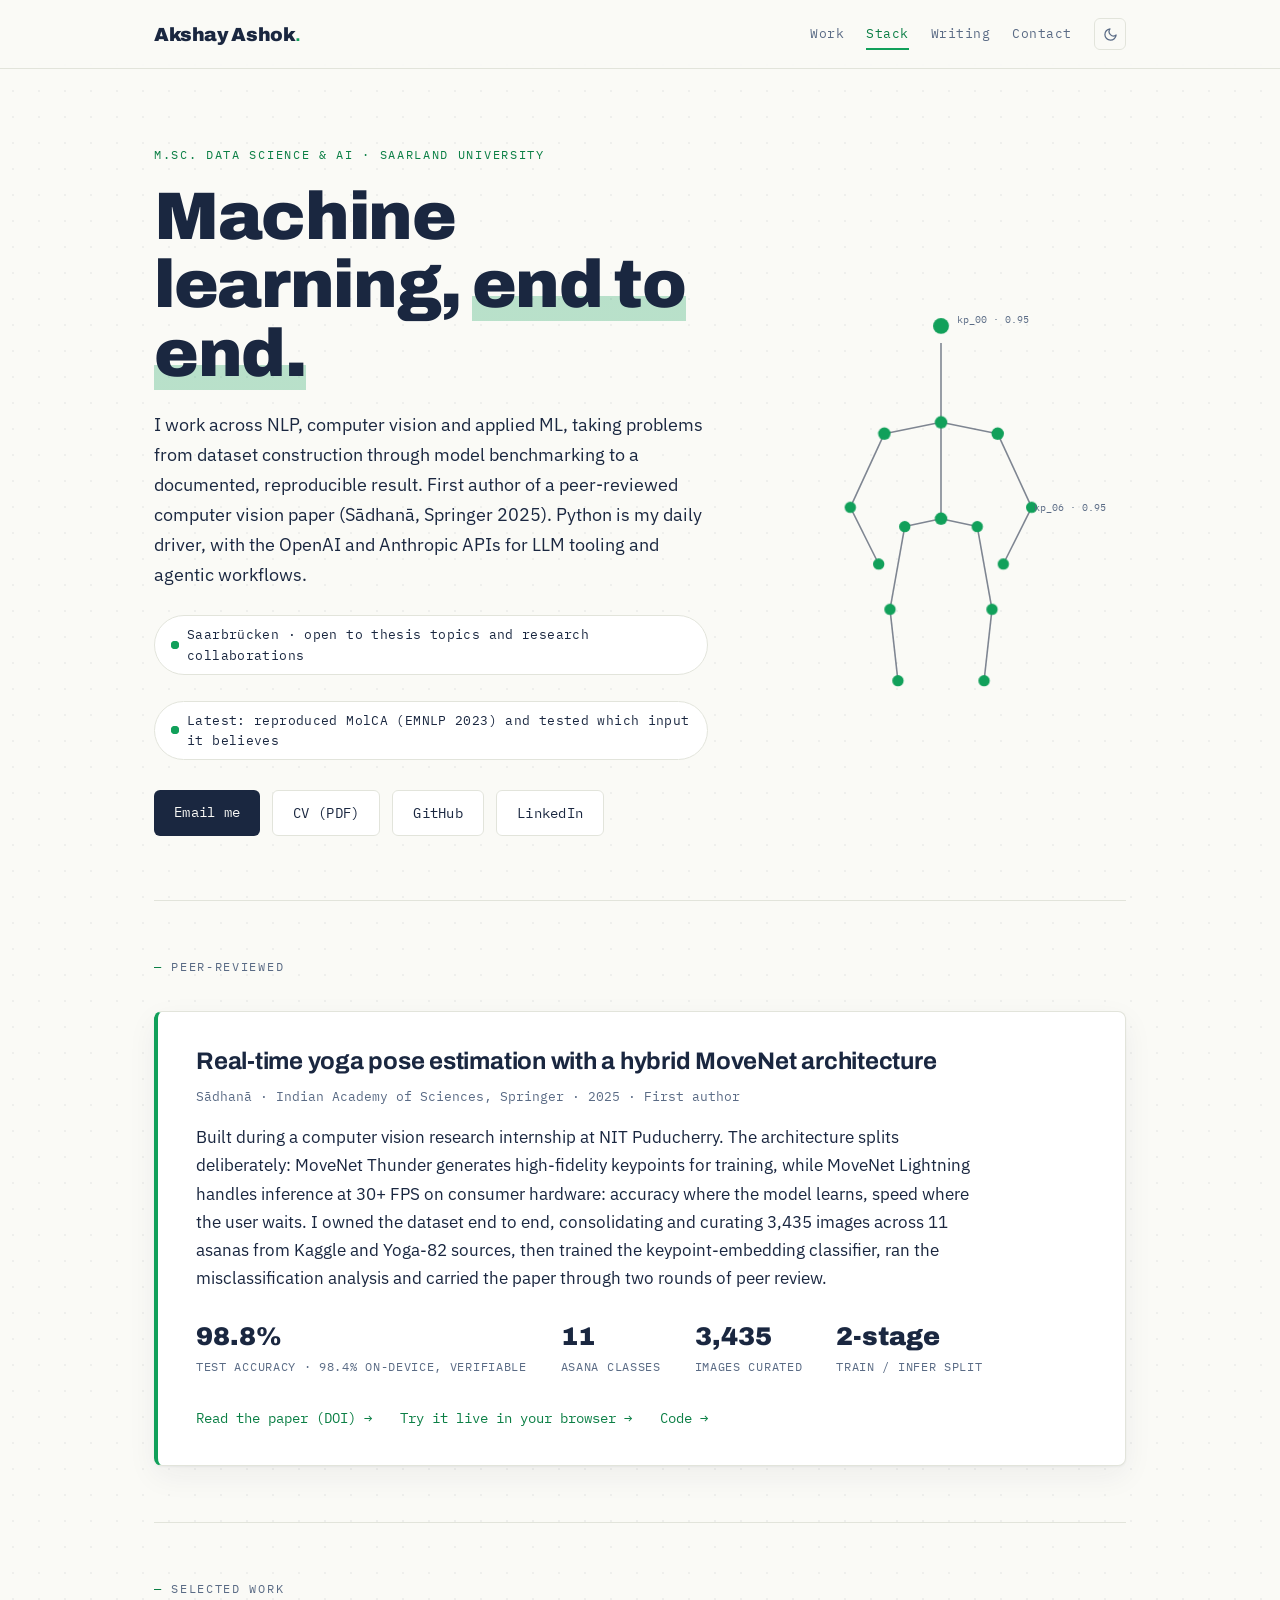
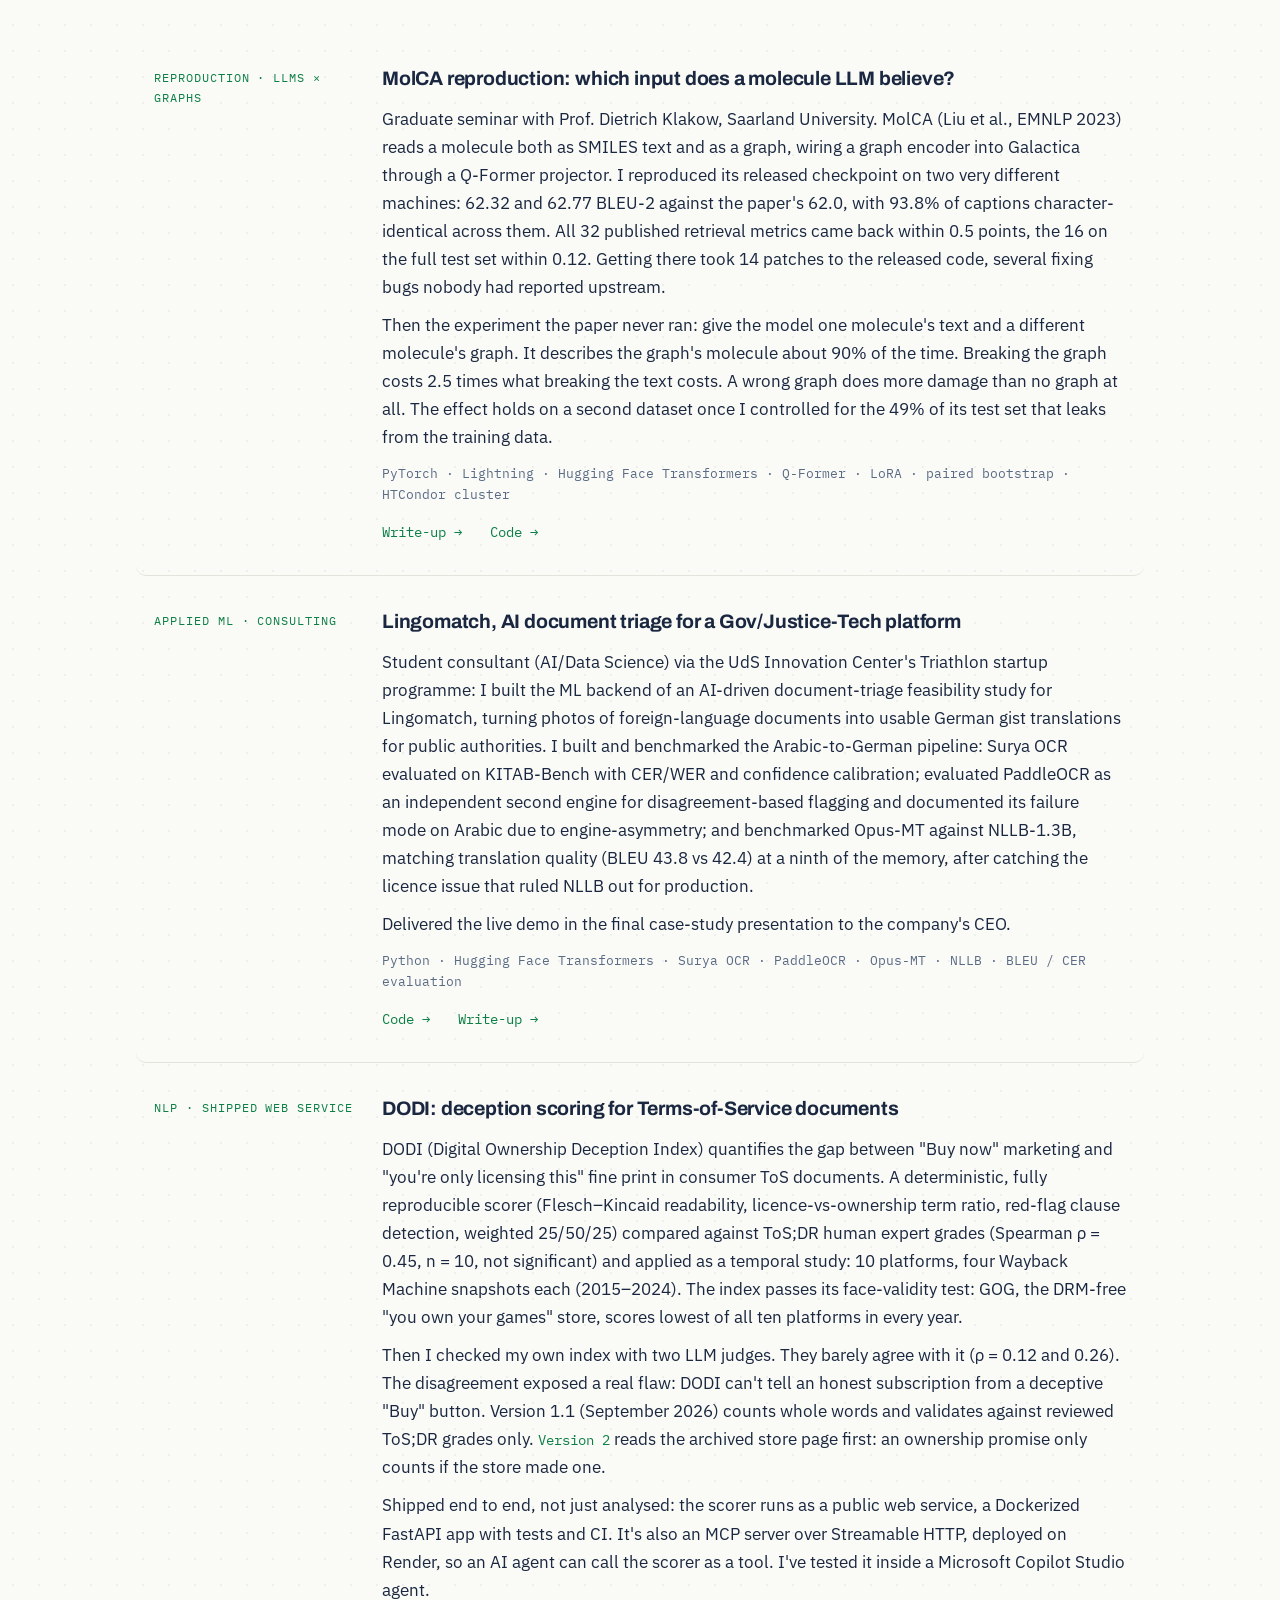
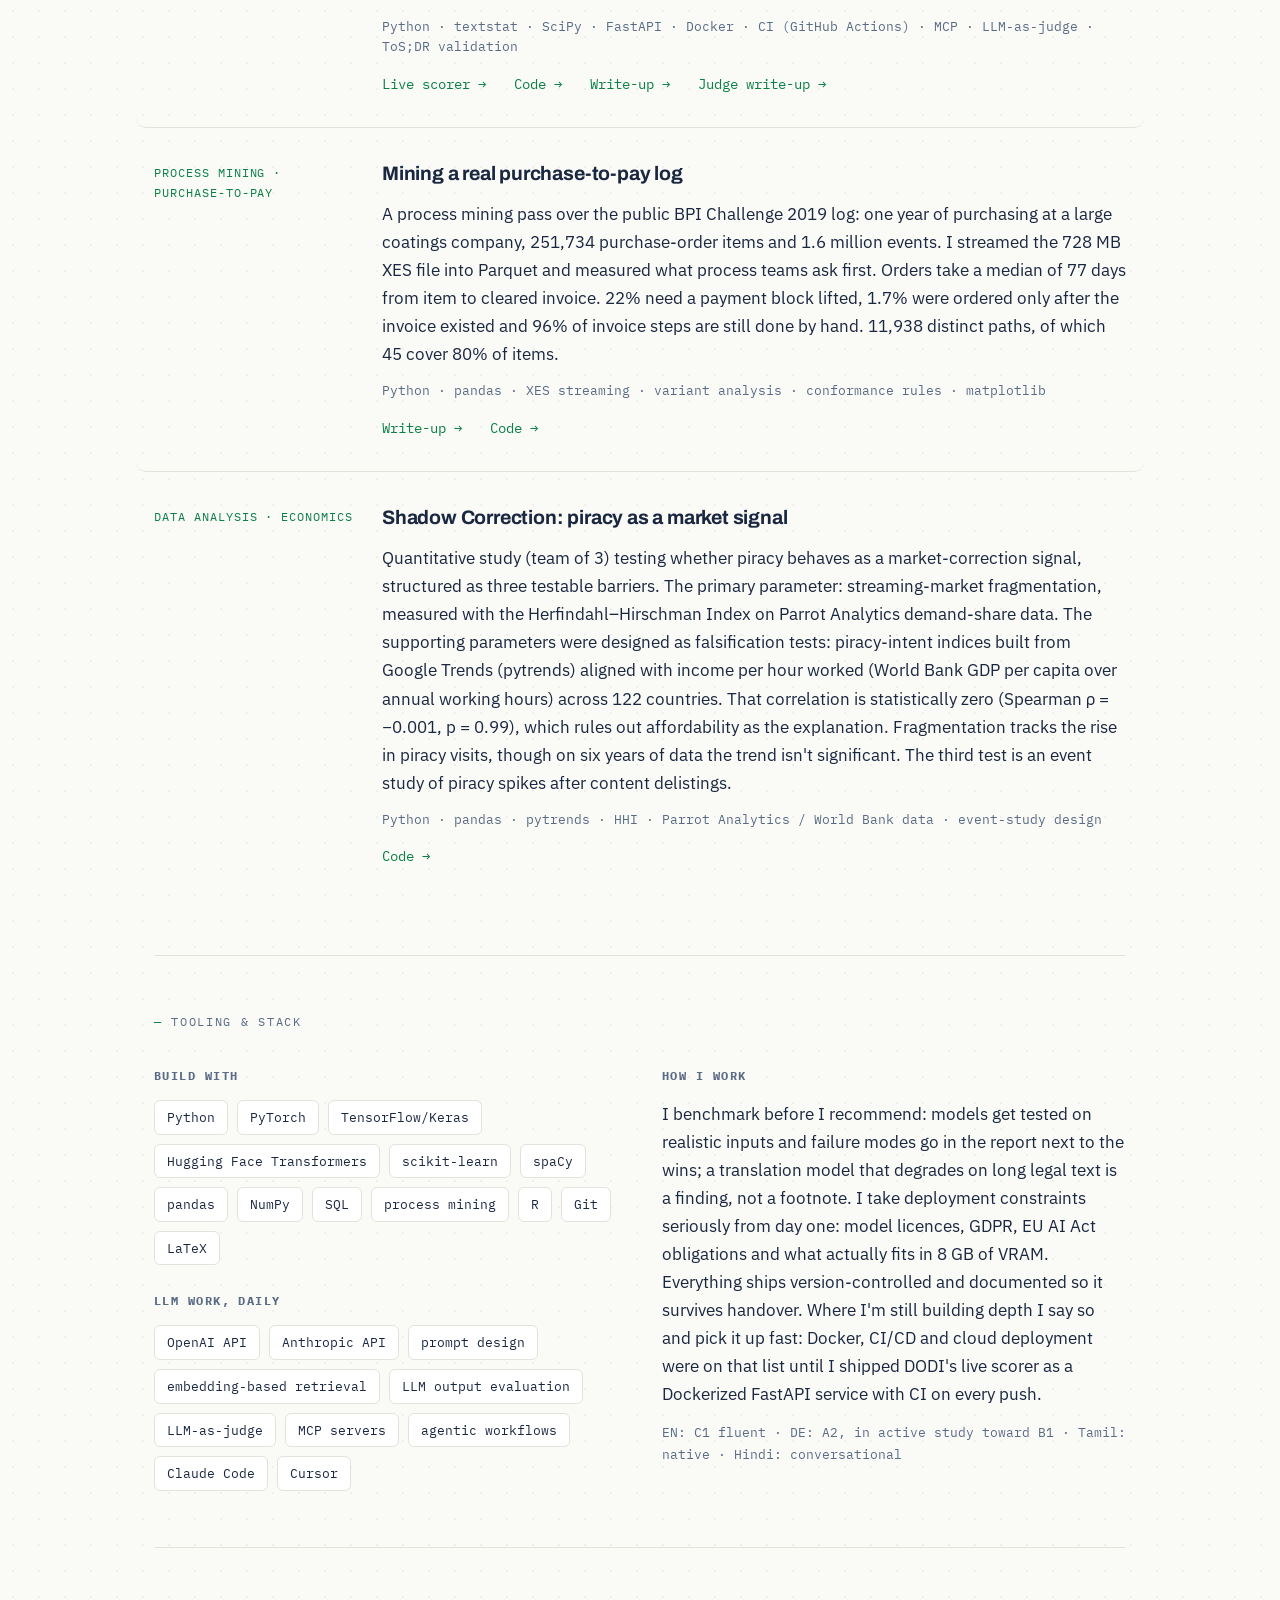
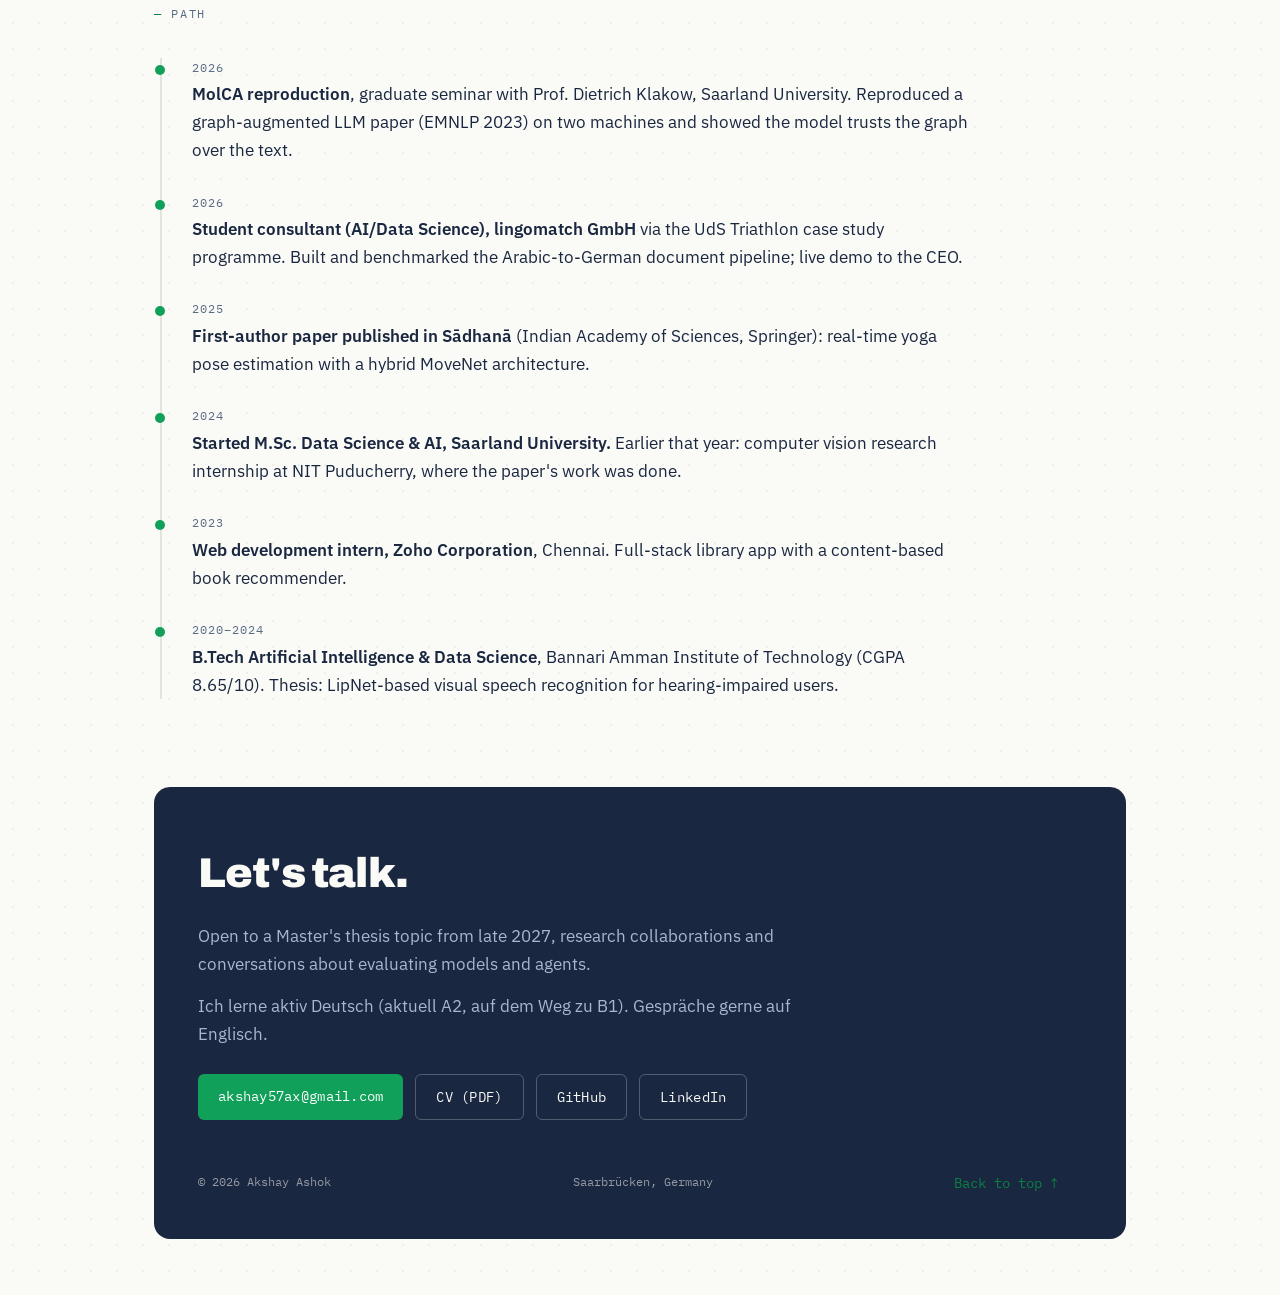
==== index.html @ 84cc53a7 "Add DODI v2 and purchase-to-pay posts, CV with links, version-update wording" ====
<!DOCTYPE html>
<html lang="en">
<head>
<meta charset="UTF-8">
<meta name="viewport" content="width=device-width, initial-scale=1.0">
<title>Akshay Ashok · ML & Applied AI</title>
<meta name="description" content="Akshay Ashok, Data Science & AI Master's student at Saarland University. Reproduces papers, benchmarks models and checks whether their numbers hold up.">
<link rel="canonical" href="https://axwolf13.github.io/">
<link rel="icon" type="image/svg+xml" href="favicon.svg">
<meta name="theme-color" content="#FAFAF6">
<script>
(function(){
  var t = null;
  try{ t = localStorage.getItem('theme'); }catch(e){}
  if(t !== 'light' && t !== 'dark'){ t = matchMedia('(prefers-color-scheme: dark)').matches ? 'dark' : 'light'; }
  document.documentElement.setAttribute('data-theme', t);
  var meta = document.querySelector('meta[name="theme-color"]');
  if(meta && t === 'dark') meta.setAttribute('content', '#0F1626');
})();
</script>
<meta property="og:type" content="website">
<meta property="og:url" content="https://axwolf13.github.io/">
<meta property="og:title" content="Akshay Ashok · ML & Applied AI">
<meta property="og:description" content="Data Science & AI Master's student at Saarland University. Reproduces papers, benchmarks models and checks whether their numbers hold up.">
<meta property="og:image" content="https://axwolf13.github.io/og.png">
<meta property="og:image:width" content="1200">
<meta property="og:image:height" content="630">
<meta name="twitter:card" content="summary_large_image">
<script type="application/ld+json">
{"@context":"https://schema.org","@type":"Person","name":"Akshay Ashok","url":"https://axwolf13.github.io/","email":"mailto:akshay57ax@gmail.com","jobTitle":"Data Science & AI Master's student","affiliation":{"@type":"CollegeOrUniversity","name":"Saarland University"},"alumniOf":{"@type":"CollegeOrUniversity","name":"Bannari Amman Institute of Technology"},"address":{"@type":"PostalAddress","addressLocality":"Saarbrücken","addressCountry":"DE"},"knowsLanguage":["en","de","ta","hi"],"knowsAbout":["Machine Learning","Natural Language Processing","Computer Vision","Data Science"],"sameAs":["https://github.com/Axwolf13","https://linkedin.com/in/akshay-a-ax13"]}
</script>
<link rel="preconnect" href="https://fonts.googleapis.com">
<link rel="preconnect" href="https://fonts.gstatic.com" crossorigin>
<link href="https://fonts.googleapis.com/css2?family=Archivo:wght@500;700;900&family=IBM+Plex+Sans:wght@400;500;600&family=IBM+Plex+Mono:wght@400;500&display=swap" rel="stylesheet">
<link rel="stylesheet" href="style.css">
</head>
<body>

<a class="skip" href="#top">Skip to content</a>
<div id="progress" aria-hidden="true"></div>
<header>
  <div class="wrap hrow">
    <a class="logo" href="#top">Akshay Ashok<b>.</b></a>
    <nav aria-label="Main">
      <a href="#work">Work</a>
      <a href="#stack">Stack</a>
      <a href="writing/">Writing</a>
      <a href="#contact">Contact</a>
      <button class="theme-toggle" type="button" aria-label="Toggle dark mode">
        <svg class="moon" viewBox="0 0 24 24" fill="none" stroke="currentColor" stroke-width="2" stroke-linecap="round" stroke-linejoin="round" aria-hidden="true"><path d="M21 12.8A9 9 0 1 1 11.2 3a7 7 0 0 0 9.8 9.8z"/></svg>
        <svg class="sun" viewBox="0 0 24 24" fill="none" stroke="currentColor" stroke-width="2" stroke-linecap="round" stroke-linejoin="round" aria-hidden="true"><circle cx="12" cy="12" r="5"/><line x1="12" y1="1" x2="12" y2="3"/><line x1="12" y1="21" x2="12" y2="23"/><line x1="4.22" y1="4.22" x2="5.64" y2="5.64"/><line x1="18.36" y1="18.36" x2="19.78" y2="19.78"/><line x1="1" y1="12" x2="3" y2="12"/><line x1="21" y1="12" x2="23" y2="12"/><line x1="4.22" y1="19.78" x2="5.64" y2="18.36"/><line x1="18.36" y1="5.64" x2="19.78" y2="4.22"/></svg>
      </button>
    </nav>
  </div>
</header>
<div class="wrap">
  <main id="top">
    <div class="hero">
      <div>
        <div class="eyebrow">M.Sc. Data Science &amp; AI · Saarland University</div>
        <h1>Machine learning, <span class="hl">end to end.</span></h1>
        <p class="lede">I work across NLP, computer vision and applied ML, taking problems from dataset construction through model benchmarking to a documented, reproducible result. First author of a peer-reviewed computer vision paper (Sādhanā, Springer 2025). Python is my daily driver, with the OpenAI and Anthropic APIs for LLM tooling and agentic workflows.</p>
        <span class="badge"><span class="dot" aria-hidden="true"></span>Saarbrücken · open to thesis topics and research collaborations</span>
        <span class="badge"><span class="dot" aria-hidden="true"></span>Latest: reproduced MolCA (EMNLP 2023) and tested which input it believes</span>
        <div class="cta-row">
          <a class="btn btn-primary" href="mailto:akshay57ax@gmail.com">Email me</a>
          <a class="btn btn-ghost" href="Akshay_Ashok_CV.pdf" target="_blank" rel="noopener">CV (PDF)</a>
          <a class="btn btn-ghost" href="https://github.com/Axwolf13" target="_blank" rel="noopener">GitHub</a>
          <a class="btn btn-ghost" href="https://linkedin.com/in/akshay-a-ax13" target="_blank" rel="noopener">LinkedIn</a>
        </div>
      </div>

      <svg class="pose" viewBox="0 0 300 380" role="img" aria-label="Pose estimation skeleton with keypoints">
        <!-- limbs -->
        <line x1="150" y1="60"  x2="150" y2="130"/>
        <line x1="150" y1="130" x2="100" y2="140"/>
        <line x1="150" y1="130" x2="200" y2="140"/>
        <line x1="100" y1="140" x2="70"  y2="205"/>
        <line x1="200" y1="140" x2="230" y2="205"/>
        <line x1="70"  y1="205" x2="95"  y2="255"/>
        <line x1="230" y1="205" x2="205" y2="255"/>
        <line x1="150" y1="130" x2="150" y2="215"/>
        <line x1="150" y1="215" x2="118" y2="222"/>
        <line x1="150" y1="215" x2="182" y2="222"/>
        <line x1="118" y1="222" x2="105" y2="295"/>
        <line x1="182" y1="222" x2="195" y2="295"/>
        <line x1="105" y1="295" x2="112" y2="358"/>
        <line x1="195" y1="295" x2="188" y2="358"/>
        <!-- keypoints -->
        <circle cx="150" cy="45"  r="7"  style="animation-delay:.15s"/>
        <circle cx="150" cy="130" r="5.5" style="animation-delay:.3s"/>
        <circle cx="100" cy="140" r="5.5" style="animation-delay:.45s"/>
        <circle cx="200" cy="140" r="5.5" style="animation-delay:.45s"/>
        <circle cx="70"  cy="205" r="5"   style="animation-delay:.6s"/>
        <circle cx="230" cy="205" r="5"   style="animation-delay:.6s"/>
        <circle cx="95"  cy="255" r="5"   style="animation-delay:.75s"/>
        <circle cx="205" cy="255" r="5"   style="animation-delay:.75s"/>
        <circle cx="150" cy="215" r="5.5" style="animation-delay:.9s"/>
        <circle cx="118" cy="222" r="5"   style="animation-delay:1.05s"/>
        <circle cx="182" cy="222" r="5"   style="animation-delay:1.05s"/>
        <circle cx="105" cy="295" r="5"   style="animation-delay:1.2s"/>
        <circle cx="195" cy="295" r="5"   style="animation-delay:1.2s"/>
        <circle cx="112" cy="358" r="5"   style="animation-delay:1.35s"/>
        <circle cx="188" cy="358" r="5"   style="animation-delay:1.35s"/>
        <text class="kp-label" x="164" y="42">kp_00 · 0.98</text>
        <text class="kp-label" x="296" y="208" text-anchor="end">kp_06 · 0.94</text>
      </svg>
    </div>

    <section id="publication">
      <div class="sec-head"><b>—</b> Peer-reviewed</div>
      <div class="pub">
        <h2>Real-time yoga pose estimation with a hybrid MoveNet architecture</h2>
        <div class="venue">Sādhanā · Indian Academy of Sciences, Springer · 2025 · First author</div>
        <p>Built during a computer vision research internship at NIT Puducherry. The architecture splits deliberately: MoveNet Thunder generates high-fidelity keypoints for training, while MoveNet Lightning handles inference at 30+ FPS on consumer hardware: accuracy where the model learns, speed where the user waits. I owned the dataset end to end, consolidating and curating 3,435 images across 11 asanas from Kaggle and Yoga-82 sources, then trained the keypoint-embedding classifier, ran the misclassification analysis and carried the paper through two rounds of peer review.</p>
        <div class="stats">
          <div class="stat"><div class="n">98.8%</div><div class="l">test accuracy · 98.4% on-device, verifiable</div></div>
          <div class="stat"><div class="n">11</div><div class="l">asana classes</div></div>
          <div class="stat"><div class="n">3,435</div><div class="l">images curated</div></div>
          <div class="stat"><div class="n">2-stage</div><div class="l">train / infer split</div></div>
        </div>
        <div class="links">
          <a class="textlink" href="https://doi.org/10.1007/s12046-025-02788-w" target="_blank" rel="noopener">Read the paper (DOI) →</a>
          <a class="textlink" href="demo/">Try it live in your browser →</a>
          <a class="textlink" href="https://github.com/Axwolf13/pose-estimation-movenet" target="_blank" rel="noopener">Code →</a>
        </div>
      </div>
    </section>

    <section id="work">
      <div class="sec-head"><b>—</b> Selected work</div>

      <div class="proj">
        <div class="tag">Reproduction · LLMs × Graphs</div>
        <div>
          <h3>MolCA reproduction: which input does a molecule LLM believe?</h3>
          <p>Graduate seminar with Prof. Dietrich Klakow, Saarland University. MolCA (Liu et al., EMNLP 2023) reads a molecule both as SMILES text and as a graph, wiring a graph encoder into Galactica through a Q-Former projector. I reproduced its released checkpoint on two very different machines: 62.32 and 62.77 BLEU-2 against the paper's 62.0, with 93.8% of captions character-identical across them. All 32 published retrieval metrics came back within 0.5 points, the 16 on the full test set within 0.12. Getting there took 14 patches to the released code, several fixing bugs nobody had reported upstream.</p>
          <p>Then the experiment the paper never ran: give the model one molecule's text and a different molecule's graph. It describes the graph's molecule about 90% of the time. Breaking the graph costs 2.5 times what breaking the text costs. A wrong graph does more damage than no graph at all. The effect holds on a second dataset once I controlled for the 49% of its test set that leaks from the training data.</p>
          <div class="stack">PyTorch · Lightning · Hugging Face Transformers · Q-Former · LoRA · paired bootstrap · HTCondor cluster</div>
          <div class="links">
            <a class="textlink" href="writing/molca/">Write-up →</a>
            <a class="textlink" href="https://github.com/Axwolf13/molca-reproduction" target="_blank" rel="noopener">Code →</a>
          </div>
        </div>
      </div>

      <div class="proj">
        <div class="tag">Applied ML · Consulting</div>
        <div>
          <h3>Lingomatch, AI document triage for a Gov/Justice-Tech platform</h3>
          <p>Student consultant (AI/Data Science) via the UdS Innovation Center's Triathlon startup programme: I built the ML backend of an AI-driven document-triage feasibility study for Lingomatch, turning photos of foreign-language documents into usable German gist translations for public authorities. I built and benchmarked the Arabic-to-German pipeline: Surya OCR evaluated on KITAB-Bench with CER/WER and confidence calibration; evaluated PaddleOCR as an independent second engine for disagreement-based flagging and documented its failure mode on Arabic due to engine-asymmetry; and benchmarked Opus-MT against NLLB&#8209;1.3B, matching translation quality (BLEU 43.8 vs 42.4) at a ninth of the memory, after catching the licence issue that ruled NLLB out for production.</p>
          <p>Delivered the live demo in the final case-study presentation to the company's CEO.</p>
          <div class="stack">Python · Hugging Face Transformers · Surya OCR · PaddleOCR · Opus-MT · NLLB · BLEU / CER evaluation</div>
          <div class="links">
            <a class="textlink" href="https://github.com/Axwolf13/arabic-doc-triage-research" target="_blank" rel="noopener">Code →</a>
            <a class="textlink" href="writing/arabic-ocr-benchmarks/">Write-up →</a>
          </div>
        </div>
      </div>

      <div class="proj">
        <div class="tag">NLP · Shipped web service</div>
        <div>
          <h3>DODI: deception scoring for Terms-of-Service documents</h3>
          <p>DODI (Digital Ownership Deception Index) quantifies the gap between "Buy now" marketing and "you're only licensing this" fine print in consumer ToS documents. A deterministic, fully reproducible scorer (Flesch–Kincaid readability, licence-vs-ownership term ratio, red-flag clause detection, weighted 25/50/25) compared against ToS;DR human expert grades (Spearman ρ = 0.45, n = 10, not significant) and applied as a temporal study: 10 platforms, four Wayback Machine snapshots each (2015–2024). The index passes its face-validity test: GOG, the DRM-free "you own your games" store, scores lowest of all ten platforms in every year.</p>
          <p>Then I checked my own index with two LLM judges. They barely agree with it (ρ = 0.12 and 0.26). The disagreement exposed a real flaw: DODI can't tell an honest subscription from a deceptive "Buy" button. Version 1.1 (September 2026) counts whole words and validates against reviewed ToS;DR grades only. <a class="textlink" href="writing/dodi-v2/">Version 2</a> reads the archived store page first: an ownership promise only counts if the store made one.</p>
          <p>Shipped end to end, not just analysed: the scorer runs as a public web service, a Dockerized FastAPI app with tests and CI. It's also an MCP server over Streamable HTTP, deployed on Render, so an AI agent can call the scorer as a tool. I've tested it inside a Microsoft Copilot Studio agent.</p>
          <div class="stack">Python · textstat · SciPy · FastAPI · Docker · CI (GitHub Actions) · MCP · LLM-as-judge · ToS;DR validation</div>
          <div class="links">
            <a class="textlink" href="https://dodi-web.onrender.com/" target="_blank" rel="noopener">Live scorer →</a>
            <a class="textlink" href="https://github.com/Axwolf13/dodi-analysis" target="_blank" rel="noopener">Code →</a>
            <a class="textlink" href="writing/dodi/">Write-up →</a>
            <a class="textlink" href="writing/llm-judge/">Judge write-up →</a>
          </div>
        </div>
      </div>

      <div class="proj">
        <div class="tag">Process mining · Purchase-to-pay</div>
        <div>
          <h3>Mining a real purchase-to-pay log</h3>
          <p>A process mining pass over the public BPI Challenge 2019 log: one year of purchasing at a large coatings company, 251,734 purchase-order items and 1.6 million events. I streamed the 728&nbsp;MB XES file into Parquet and measured what process teams ask first. Orders take a median of 77 days from item to cleared invoice. 22% need a payment block lifted, 1.7% were ordered only after the invoice existed and 96% of invoice steps are still done by hand. 11,938 distinct paths, of which 45 cover 80% of items.</p>
          <div class="stack">Python · pandas · XES streaming · variant analysis · conformance rules · matplotlib</div>
          <div class="links">
            <a class="textlink" href="writing/purchase-to-pay/">Write-up →</a>
            <a class="textlink" href="https://github.com/Axwolf13/p2p-process-mining" target="_blank" rel="noopener">Code →</a>
          </div>
        </div>
      </div>

      <div class="proj">
        <div class="tag">Data analysis · Economics</div>
        <div>
          <h3>Shadow Correction: piracy as a market signal</h3>
          <p>Quantitative study (team of 3) testing whether piracy behaves as a market-correction signal, structured as three testable barriers. The primary parameter: streaming-market fragmentation, measured with the Herfindahl–Hirschman Index on Parrot Analytics demand-share data. The supporting parameters were designed as falsification tests: piracy-intent indices built from Google Trends (pytrends) aligned with income per hour worked (World Bank GDP per capita over annual working hours) across 122 countries. That correlation is statistically zero (Spearman ρ = −0.001, p = 0.99), which rules out affordability as the explanation. Fragmentation tracks the rise in piracy visits, though on six years of data the trend isn't significant. The third test is an event study of piracy spikes after content delistings.</p>
          <div class="stack">Python · pandas · pytrends · HHI · Parrot Analytics / World Bank data · event-study design</div>
          <div class="links">
            <a class="textlink" href="https://github.com/Axwolf13/Shadow-Correction-DaS-Project" target="_blank" rel="noopener">Code →</a>
          </div>
        </div>
      </div>
    </section>

    <section id="stack">
      <div class="sec-head"><b>—</b> Tooling &amp; stack</div>
      <div class="cols">
        <div>
          <h4>Build with</h4>
          <div class="pill-row">
            <span class="pill">Python</span><span class="pill">PyTorch</span><span class="pill">TensorFlow/Keras</span>
            <span class="pill">Hugging Face Transformers</span><span class="pill">scikit-learn</span><span class="pill">spaCy</span>
            <span class="pill">pandas</span><span class="pill">NumPy</span><span class="pill">SQL</span><span class="pill">process mining</span>
            <span class="pill">R</span><span class="pill">Git</span><span class="pill">LaTeX</span>
          </div>
          <h4 style="margin-top:26px">LLM work, daily</h4>
          <div class="pill-row">
            <span class="pill">OpenAI API</span><span class="pill">Anthropic API</span>
            <span class="pill">prompt design</span><span class="pill">embedding-based retrieval</span>
            <span class="pill">LLM output evaluation</span><span class="pill">LLM-as-judge</span><span class="pill">MCP servers</span><span class="pill">agentic workflows</span>
            <span class="pill">Claude Code</span><span class="pill">Cursor</span>
          </div>
        </div>
        <div>
          <h4>How I work</h4>
          <p>I benchmark before I recommend: models get tested on realistic inputs and failure modes go in the report next to the wins; a translation model that degrades on long legal text is a finding, not a footnote. I take deployment constraints seriously from day one: model licences, GDPR, EU AI Act obligations and what actually fits in 8&nbsp;GB of VRAM. Everything ships version-controlled and documented so it survives handover. Where I'm still building depth I say so and pick it up fast: Docker, CI/CD and cloud deployment were on that list until I shipped DODI's live scorer as a Dockerized FastAPI service with CI on every push.</p>
          <div class="lang">EN: C1 fluent · DE: A2, in active study toward B1 · Tamil: native · Hindi: conversational</div>
        </div>
      </div>
    </section>

    <section id="path">
      <div class="sec-head"><b>—</b> Path</div>
      <div class="tl">
        <div class="tl-item">
          <div class="tl-year">2026</div>
          <b>MolCA reproduction</b>, graduate seminar with Prof. Dietrich Klakow, Saarland University. Reproduced a graph-augmented LLM paper (EMNLP 2023) on two machines and showed the model trusts the graph over the text.
        </div>
        <div class="tl-item">
          <div class="tl-year">2026</div>
          <b>Student consultant (AI/Data Science), lingomatch GmbH</b> via the UdS Triathlon case study programme. Built and benchmarked the Arabic-to-German document pipeline; live demo to the CEO.
        </div>
        <div class="tl-item">
          <div class="tl-year">2025</div>
          <b>First-author paper published in Sādhanā</b> (Indian Academy of Sciences, Springer): real-time yoga pose estimation with a hybrid MoveNet architecture.
        </div>
        <div class="tl-item">
          <div class="tl-year">2024</div>
          <b>Started M.Sc. Data Science &amp; AI, Saarland University.</b> Earlier that year: computer vision research internship at NIT Puducherry, where the paper's work was done.
        </div>
        <div class="tl-item">
          <div class="tl-year">2023</div>
          <b>Web development intern, Zoho Corporation</b>, Chennai. Full-stack library app with a content-based book recommender.
        </div>
        <div class="tl-item">
          <div class="tl-year">2020–2024</div>
          <b>B.Tech Artificial Intelligence &amp; Data Science</b>, Bannari Amman Institute of Technology (CGPA 8.65/10). Thesis: LipNet-based visual speech recognition for hearing-impaired users.
        </div>
      </div>
    </section>
  </main>

  <footer id="contact">
    <h2>Let's talk.</h2>
    <p>Open to a Master's thesis topic from late 2027, research collaborations and conversations about evaluating models and agents.</p>
    <p lang="de">Ich lerne aktiv Deutsch (aktuell A2, auf dem Weg zu B1). Gespräche gerne auf Englisch.</p>
    <div class="foot-links">
      <a class="btn btn-primary" href="mailto:akshay57ax@gmail.com">akshay57ax@gmail.com</a>
      <a class="btn btn-ghost" href="Akshay_Ashok_CV.pdf" target="_blank" rel="noopener">CV (PDF)</a>
      <a class="btn btn-ghost" href="https://github.com/Axwolf13" target="_blank" rel="noopener">GitHub</a>
      <a class="btn btn-ghost" href="https://linkedin.com/in/akshay-a-ax13" target="_blank" rel="noopener">LinkedIn</a>
    </div>
    <div class="fineprint">
      <span>© 2026 Akshay Ashok</span>
      <span>Saarbrücken, Germany</span>
      <a class="textlink" href="#top">Back to top ↑</a>
    </div>
  </footer>
</div>

<script src="script.js"></script>
<script data-goatcounter="https://akshayashok.goatcounter.com/count" async src="//gc.zgo.at/count.js"></script>

</body>
</html>
---- style.css ----
:root{
  --paper:#FAFAF6;
  --ink:#1A2740;
  --muted:#5A6B85;
  --accent:#11A05A;
  --accent-ink:#0B7F45; /* accent for small text: 4.85:1 on paper, #11A05A is 3.24:1 */
  --hairline:#E2E4DB;
  --card:#FFFFFF;
}
html[data-theme="dark"]{
  --paper:#0F1626;
  --ink:#E8ECF4;
  --muted:#8FA0BD;
  --accent:#2BBF74;
  --accent-ink:#2BBF74;
  --hairline:#243049;
  --card:#161F33;
}
*{box-sizing:border-box;margin:0;padding:0}
html{scroll-behavior:smooth}
body{
  background:var(--paper);
  background-image:radial-gradient(rgba(26,39,64,.05) 1px,transparent 1px);
  background-size:26px 26px;
  color:var(--ink);
  font-family:'IBM Plex Sans',system-ui,sans-serif;
  font-size:17px;
  line-height:1.65;
  -webkit-font-smoothing:antialiased;
}
html[data-theme="dark"] body{background-image:radial-gradient(rgba(232,236,244,.05) 1px,transparent 1px)}
::selection{background:rgba(17,160,90,.22)}
.wrap{max-width:1020px;margin:0 auto;padding:0 24px}

/* header */
header{
  position:sticky;top:0;z-index:20;
  border-bottom:1px solid var(--hairline);
  background:rgba(250,250,246,.88);
  backdrop-filter:blur(10px);
  -webkit-backdrop-filter:blur(10px);
}
.hrow{
  display:flex;justify-content:space-between;align-items:center;
  padding-top:18px;padding-bottom:18px;
}
html[data-theme="dark"] header{background:rgba(15,22,38,.88)}
header.scrolled{box-shadow:0 6px 20px rgba(26,39,64,.08)}
.logo{
  font-family:'Archivo',sans-serif;font-weight:900;font-size:19px;
  letter-spacing:-.02em;line-height:1;
  color:var(--ink);text-decoration:none;
}
.logo b{color:var(--accent)}
#progress{position:fixed;top:0;left:0;height:2px;width:0;background:var(--accent);z-index:40}
.skip{
  position:absolute;left:-9999px;top:0;z-index:30;
  background:var(--ink);color:var(--paper);padding:10px 16px;
  font-family:'IBM Plex Mono',monospace;font-size:13px;text-decoration:none;
  border-radius:0 0 6px 0;
}
.skip:focus{left:0}
.sr-only{position:absolute;width:1px;height:1px;padding:0;margin:-1px;overflow:hidden;clip:rect(0,0,0,0);white-space:nowrap;border:0}
nav{display:flex;align-items:center}
nav a{
  font-family:'IBM Plex Mono',monospace;font-size:13px;color:var(--muted);
  text-decoration:none;margin-left:22px;letter-spacing:.04em;
  transition:color .15s ease;
  position:relative;
}
nav a::after{
  content:"";position:absolute;left:0;right:0;bottom:-5px;height:1.5px;
  background:var(--accent);transform:scaleX(0);transform-origin:left;
  transition:transform .2s ease;
}
nav a:hover::after,nav a.active::after{transform:scaleX(1)}
nav a:hover,nav a:focus-visible,nav a.active{color:var(--accent-ink)}
a:focus-visible{outline:2px solid var(--accent);outline-offset:3px;border-radius:2px}
.theme-toggle{
  margin-left:22px;width:32px;height:32px;
  display:inline-flex;align-items:center;justify-content:center;
  background:none;border:1px solid var(--hairline);border-radius:6px;
  color:var(--muted);cursor:pointer;
  transition:color .15s ease,border-color .15s ease;
}
.theme-toggle:hover,.theme-toggle:focus-visible{color:var(--accent);border-color:var(--accent)}
.theme-toggle svg{width:15px;height:15px;display:block}
.theme-toggle .sun{display:none}
html[data-theme="dark"] .theme-toggle .sun{display:block}
html[data-theme="dark"] .theme-toggle .moon{display:none}

/* hero */
.hero{
  display:grid;grid-template-columns:1.2fr .8fr;gap:48px;align-items:center;
  padding:76px 0 64px;
}
.eyebrow{
  font-family:'IBM Plex Mono',monospace;font-size:12px;letter-spacing:.14em;
  text-transform:uppercase;color:var(--accent-ink);margin-bottom:18px;
}
h1{
  font-family:'Archivo',sans-serif;font-weight:900;
  font-size:clamp(2.6rem,6vw,4.2rem);line-height:1.02;letter-spacing:-.02em;
}
h1 .hl{background:linear-gradient(transparent 66%,rgba(17,160,90,.28) 66%)}
.hero p.lede{
  margin-top:22px;font-size:1.13rem;max-width:34em;color:var(--ink);
}
.hero p.lede em{font-style:normal;border-bottom:2px solid var(--accent)}
.badge{
  display:inline-flex;align-items:center;gap:8px;margin-top:26px;
  font-family:'IBM Plex Mono',monospace;font-size:12.5px;letter-spacing:.03em;
  color:var(--ink);background:var(--card);border:1px solid var(--hairline);
  border-radius:999px;padding:8px 16px;
}
.badge .dot{width:8px;height:8px;border-radius:50%;background:var(--accent);flex:none;position:relative}
.cta-row{margin-top:30px;display:flex;flex-wrap:wrap;gap:12px}
.btn{
  font-family:'IBM Plex Mono',monospace;font-size:13.5px;text-decoration:none;
  padding:11px 20px;border-radius:6px;letter-spacing:.02em;
  transition:transform .15s ease,box-shadow .15s ease,background .15s ease,color .15s ease,border-color .15s ease;
}
.btn:hover{transform:translateY(-1px);box-shadow:0 4px 14px rgba(26,39,64,.14)}
.btn-primary{background:var(--ink);color:var(--paper)}
.btn-primary:hover{background:#243450}
html[data-theme="dark"] .btn-primary{background:var(--accent);color:#08101F}
html[data-theme="dark"] .btn-primary:hover{background:#25A765}
.btn-ghost{color:var(--ink);border:1px solid var(--hairline);background:var(--card)}
.btn-ghost:hover{border-color:var(--accent);color:var(--accent-ink)}

/* pose svg */
.pose{width:100%;max-width:340px;margin:0 auto;display:block}
.pose line{
  stroke:var(--ink);stroke-width:1.4;opacity:.55;
  stroke-dasharray:200;stroke-dashoffset:200;
  animation:draw 1.6s ease forwards;
}
.pose circle{
  fill:var(--accent);opacity:0;
  animation:pop .5s ease forwards;
  transform-box:fill-box;transform-origin:center;
  transition:transform .15s ease;
}
.pose circle:hover{transform:scale(1.6)}
.pose .kp-label{
  font-family:'IBM Plex Mono',monospace;font-size:8.5px;fill:var(--muted);
  opacity:0;animation:pop .5s ease 1.9s forwards;
}
@keyframes draw{to{stroke-dashoffset:0}}
@keyframes pop{to{opacity:1}}
@media (prefers-reduced-motion:reduce){
  .pose line{animation:none;stroke-dashoffset:0}
  .pose circle,.pose .kp-label{animation:none;opacity:1}
}
@media (prefers-reduced-motion:no-preference){
  .reveal{opacity:0;transform:translateY(16px);transition:opacity .55s ease,transform .55s ease}
  .reveal.in{opacity:1;transform:none}
  .hero .eyebrow,.hero h1,.hero .lede,.hero .badge,.hero .cta-row{
    opacity:0;transform:translateY(12px);animation:rise .6s ease forwards;
  }
  .hero h1{animation-delay:.08s}
  .hero .lede{animation-delay:.16s}
  .hero .badge{animation-delay:.24s}
  .hero .cta-row{animation-delay:.32s}
  .badge .dot::after{
    content:"";position:absolute;inset:0;border-radius:50%;
    background:var(--accent);animation:ping 2.4s ease-out infinite;
  }
  .pose{animation:float 7s ease-in-out 2.4s infinite}
}
@keyframes rise{to{opacity:1;transform:none}}
@keyframes ping{0%{transform:scale(1);opacity:.55}70%,100%{transform:scale(2.6);opacity:0}}
@keyframes float{0%,100%{transform:translateY(0)}50%{transform:translateY(-8px)}}

/* vision mode (press v) */
body.vision [data-cv]{
  outline:1.5px solid #FF3B30;outline-offset:3px;
  position:relative;
}
body.vision [data-cv]::after{
  content:attr(data-cv);
  position:absolute;top:-22px;left:-2px;z-index:6;
  background:#FF3B30;color:#fff;
  font-family:'IBM Plex Mono',monospace;font-size:9.5px;font-weight:500;
  line-height:1;padding:4px 7px;border-radius:3px;letter-spacing:.04em;
  white-space:nowrap;pointer-events:none;
}

/* sections */
section{padding:56px 0;border-top:1px solid var(--hairline);scroll-margin-top:76px}
.sec-head{
  font-family:'IBM Plex Mono',monospace;font-size:12px;letter-spacing:.14em;
  text-transform:uppercase;color:var(--muted);margin-bottom:34px;font-weight:400;
}
.sec-head b{color:var(--accent-ink);font-weight:500}

/* inner pages */
.page{padding:64px 0 12px}
.page h1{font-size:clamp(2rem,4.5vw,3rem)}
.page p.lede{margin-top:16px;font-size:1.08rem;color:var(--muted);max-width:40em}

/* article */
.article{max-width:46em;padding:56px 0 24px}
.article .meta{font-family:'IBM Plex Mono',monospace;font-size:12.5px;color:var(--muted);letter-spacing:.06em;margin-bottom:20px}
.article h1{font-size:clamp(1.9rem,4.5vw,2.7rem);line-height:1.12}
.article h2{font-family:'Archivo',sans-serif;font-weight:700;font-size:1.35rem;letter-spacing:-.01em;margin-top:44px}
.article p{margin-top:16px}
.article ul,.article ol{margin-top:14px;padding-left:26px}
.article li{margin-top:8px}
.article code{
  font-family:'IBM Plex Mono',monospace;font-size:.85em;
  background:var(--card);border:1px solid var(--hairline);
  border-radius:4px;padding:2px 6px;
}
.article pre{
  margin-top:18px;padding:14px 16px;overflow-x:auto;
  background:var(--card);border:1px solid var(--hairline);border-radius:8px;
  font-family:'IBM Plex Mono',monospace;font-size:.85rem;line-height:1.55;
}
.article pre code{border:0;padding:0;background:none;font-size:1em}
.article .tablewrap{overflow-x:auto;margin-top:18px}
.article .tablewrap table{margin-top:0}
.article td.num{font-variant-numeric:tabular-nums;white-space:nowrap}
.article figure{margin:32px 0 0}
.article figure img{width:100%;height:auto;border-radius:10px;display:block}
.article figcaption{font-size:.85rem;color:var(--muted);margin-top:10px}
.article table{border-collapse:collapse;margin-top:18px;width:100%;font-size:.93em}
.article th,.article td{border:1px solid var(--hairline);padding:8px 12px;text-align:left}
.article th{font-family:'IBM Plex Mono',monospace;font-size:11.5px;letter-spacing:.06em;text-transform:uppercase;color:var(--muted)}
.article .callout{
  background:var(--card);border:1px solid var(--hairline);border-left:4px solid var(--accent);
  border-radius:8px;padding:18px 22px;margin-top:22px;
}
.article .backlink{margin-top:44px}

/* charts (colors validated: light #11A05A/#838EA2 on paper, dark #24AC68/#63738E) */
:root{--chart-accent:#11A05A;--chart-muted:#838EA2;--chart-hover:rgba(26,39,64,.045)}
html[data-theme="dark"]{--chart-accent:#24AC68;--chart-muted:#63738E;--chart-hover:rgba(232,236,244,.05)}
.chart{margin-top:30px}
.chart-title{font-family:'Archivo',sans-serif;font-weight:700;font-size:1rem;line-height:1.3}
.chart-legend{display:flex;flex-wrap:wrap;gap:4px 18px;margin-top:6px;font-family:'IBM Plex Mono',monospace;font-size:12px;color:var(--muted)}
.chart-legend .key{display:inline-block;width:10px;height:10px;border-radius:2px;margin-right:7px;vertical-align:-1px}
.chart-legend .key.dot{border-radius:50%}
.key.accent{background:var(--chart-accent)}
.key.muted{background:var(--chart-muted)}
.chart-rows{margin-top:14px}
.chart-row{position:relative;display:grid;grid-template-columns:var(--label-w,12em) minmax(0,1fr);align-items:center;gap:14px;border-radius:6px;outline:none}
.chart-row:hover,.chart-row:focus-visible{background:var(--chart-hover)}
.chart-row:focus-visible{box-shadow:0 0 0 2px var(--accent)}
.chart-row .lbl{font-size:.88rem;line-height:1.3;padding:4px 0 4px 6px}
.chart-row.total .lbl{font-weight:600}
.chart-row.total{margin-top:6px;border-top:1px solid var(--hairline)}
.plot{position:relative;height:30px}
.tip{
  display:none;position:absolute;right:0;bottom:calc(100% + 4px);z-index:5;
  background:var(--card);border:1px solid var(--hairline);border-radius:6px;
  box-shadow:0 6px 18px rgba(26,39,64,.12);padding:6px 10px;white-space:nowrap;
  font-family:'IBM Plex Mono',monospace;font-size:12px;color:var(--muted);
}
.tip b{color:var(--ink);font-weight:500;margin-right:8px}
.chart-row:hover .tip,.chart-row:focus-visible .tip{display:block}
.bar{position:absolute;left:0;top:6px;height:18px;border-radius:0 4px 4px 0;background:var(--chart-muted)}
.bar.accent{background:var(--chart-accent)}
.bar-val{position:absolute;top:0;line-height:30px;padding-left:8px;font-family:'IBM Plex Mono',monospace;font-size:12.5px;font-variant-numeric:tabular-nums}
.bars .plot{border-left:1px solid var(--hairline)}
.dumbbell .plot{
  background-image:linear-gradient(to right,var(--hairline) 1px,transparent 1px);
  background-size:25% 100%;border-right:1px solid var(--hairline);
}
.db-line{position:absolute;top:50%;height:2px;margin-top:-1px;background:var(--chart-muted)}
.db-dot{position:absolute;top:50%;width:10px;height:10px;margin:-5px 0 0 -5px;border-radius:50%;box-shadow:0 0 0 2px var(--paper)}
.db-dot.then{background:var(--chart-muted)}
.db-dot.now{background:var(--chart-accent)}
.chart-axis{display:grid;grid-template-columns:var(--label-w,12em) minmax(0,1fr);gap:14px;margin-top:4px}
.chart-axis .ticks{position:relative;height:18px;font-family:'IBM Plex Mono',monospace;font-size:11px;color:var(--muted);font-variant-numeric:tabular-nums}
.chart-axis .ticks span{position:absolute;transform:translateX(-50%)}
.chart-axis .ticks span:first-child{transform:none}
.chart-axis .ticks span:last-child{transform:translateX(-100%)}
.chart-note{font-family:'IBM Plex Mono',monospace;font-size:11px;color:var(--muted);margin-top:2px}
.grade{display:inline-block;min-width:1.6em;text-align:center;margin-left:6px;padding:0 4px;border:1px solid var(--hairline);border-radius:4px;font-family:'IBM Plex Mono',monospace;font-size:11.5px;color:var(--muted)}
.chart-data{margin-top:14px;font-size:.9rem}
.chart-data summary{cursor:pointer;font-family:'IBM Plex Mono',monospace;font-size:12.5px;color:var(--accent-ink)}
.chart-data table{margin-top:10px}
.chart.wide-labels{--label-w:15em}

/* publication card */
.pub{
  background:var(--card);border:1px solid var(--hairline);border-left:4px solid var(--accent);
  border-radius:8px;padding:34px 38px;
  box-shadow:0 1px 2px rgba(26,39,64,.05),0 10px 30px rgba(26,39,64,.06);
}
.pub h2{font-family:'Archivo',sans-serif;font-weight:700;font-size:1.5rem;line-height:1.25;letter-spacing:-.01em}
.pub .venue{font-family:'IBM Plex Mono',monospace;font-size:13px;color:var(--muted);margin-top:10px}
.pub p{margin-top:16px;max-width:46em}
.stats{display:flex;flex-wrap:wrap;gap:34px;margin-top:24px}
.stat .n{font-family:'Archivo',sans-serif;font-weight:900;font-size:1.6rem;color:var(--ink)}
.stat .l{font-family:'IBM Plex Mono',monospace;font-size:11.5px;letter-spacing:.06em;text-transform:uppercase;color:var(--muted)}
.pub .links{margin-top:26px}
.textlink{
  font-family:'IBM Plex Mono',monospace;font-size:13.5px;color:var(--accent-ink);
  text-decoration:none;border-bottom:1px solid transparent;margin-right:24px;
  white-space:nowrap;
}
.textlink:hover{border-bottom-color:var(--accent)}
/* inside running text a link is just a word: no row spacing, normal wrapping */
p .textlink,li .textlink,.callout .textlink{margin-right:0;white-space:normal}

/* projects */
.proj{
  display:grid;grid-template-columns:200px 1fr;gap:28px;
  padding:30px 18px;margin:0 -18px;border-radius:10px;
  border-bottom:1px solid var(--hairline);
  transition:background .2s ease;
}
.proj:hover{background:var(--card)}
.proj:last-child{border-bottom:none}
.proj .tag{font-family:'IBM Plex Mono',monospace;font-size:12px;letter-spacing:.08em;text-transform:uppercase;color:var(--accent-ink);padding-top:5px}
.proj h3{font-family:'Archivo',sans-serif;font-weight:700;font-size:1.22rem;letter-spacing:-.01em}
.proj p{margin-top:10px;color:var(--ink);max-width:44em}
.proj .stack{font-family:'IBM Plex Mono',monospace;font-size:12.5px;color:var(--muted);margin-top:12px}
.proj .links{margin-top:12px}

/* timeline */
.tl{
  border-left:2px solid var(--hairline);
  margin-left:6px;padding-left:30px;
  display:flex;flex-direction:column;gap:28px;
}
.tl-item{position:relative;max-width:46em}
.tl-item::before{
  content:"";position:absolute;left:-37px;top:7px;
  width:10px;height:10px;border-radius:50%;background:var(--accent);
}
.tl-year{
  font-family:'IBM Plex Mono',monospace;font-size:12px;letter-spacing:.08em;
  color:var(--muted);margin-bottom:3px;
}
.tl-item b{font-weight:600}

/* stack / how I work */
.cols{display:grid;grid-template-columns:1fr 1fr;gap:44px}
.cols h3,.cols h4{
  font-family:'IBM Plex Mono',monospace;font-size:12px;letter-spacing:.12em;
  text-transform:uppercase;color:var(--muted);margin-bottom:14px;
}
.pill-row{display:flex;flex-wrap:wrap;gap:9px}
.pill{
  font-family:'IBM Plex Mono',monospace;font-size:12.5px;
  border:1px solid var(--hairline);background:var(--card);
  border-radius:6px;padding:6px 12px;color:var(--ink);
}
.cols p{max-width:34em}
.cols .lang{font-family:'IBM Plex Mono',monospace;font-size:13px;color:var(--muted);margin-top:14px}

/* footer */
footer{
  background:var(--ink);border-radius:16px;
  padding:52px 44px 44px;margin:32px 0 56px;
  scroll-margin-top:76px;
}
html[data-theme="dark"] footer{background:#0A101D}
footer h2{font-family:'Archivo',sans-serif;font-weight:900;font-size:clamp(1.8rem,4vw,2.6rem);letter-spacing:-.02em;color:var(--paper)}
html[data-theme="dark"] footer h2{color:var(--ink)}
footer p{margin-top:14px;color:#AAB6CC;max-width:38em}
footer .btn-primary{background:var(--accent);color:#fff}
footer .btn-primary:hover{background:#0E8C4E}
html[data-theme="dark"] footer .btn-primary{background:var(--accent);color:#08101F}
html[data-theme="dark"] footer .btn-primary:hover{background:#25A765}
footer .btn-ghost{color:var(--paper);border-color:rgba(250,250,246,.25);background:transparent}
html[data-theme="dark"] footer .btn-ghost{color:var(--ink);border-color:rgba(232,236,244,.25)}
footer .btn-ghost:hover{border-color:var(--accent);color:var(--accent)}
.foot-links{margin-top:26px;display:flex;flex-wrap:wrap;gap:12px}
.fineprint{
  margin-top:52px;font-family:'IBM Plex Mono',monospace;font-size:12px;color:rgba(250,250,246,.55);
  display:flex;justify-content:space-between;flex-wrap:wrap;gap:10px;
}
html[data-theme="dark"] .fineprint{color:rgba(232,236,244,.5)}

/* live demo */
.demo-sec{border-top:none;padding-top:24px}
.demo-grid{display:grid;grid-template-columns:1.4fr 1fr;gap:36px;align-items:start}
.demo-stage{
  position:relative;aspect-ratio:4/3;overflow:hidden;
  background:var(--card);border:1px solid var(--hairline);border-radius:10px;
  box-shadow:0 1px 2px rgba(26,39,64,.05),0 10px 30px rgba(26,39,64,.06);
}
.demo-stage video{display:none}
.demo-stage canvas{position:absolute;inset:0;width:100%;height:100%}
.stage-msg{
  position:absolute;inset:0;display:flex;flex-direction:column;
  align-items:center;justify-content:center;gap:18px;text-align:center;padding:24px;
}
.stage-msg[hidden]{display:none}
.stage-msg p{font-family:'IBM Plex Mono',monospace;font-size:13px;color:var(--muted);max-width:26em}
.demo-controls{display:flex;align-items:center;gap:18px;margin-top:14px;flex-wrap:wrap}
.demo-status,.demo-fps{font-family:'IBM Plex Mono',monospace;font-size:12.5px;color:var(--muted);letter-spacing:.04em}
.demo-fps{margin-left:auto;color:var(--accent-ink)}
.demo-result h2{
  font-family:'IBM Plex Mono',monospace;font-size:12px;letter-spacing:.12em;
  text-transform:uppercase;color:var(--muted);margin-bottom:14px;
}
.asana-name{font-family:'Archivo',sans-serif;font-weight:900;font-size:2rem;letter-spacing:-.02em;line-height:1.1;min-height:1.1em}
.asana-sub{font-family:'IBM Plex Mono',monospace;font-size:13px;color:var(--muted);margin-top:6px}
.conf-bar{height:6px;background:var(--hairline);border-radius:999px;margin-top:18px;overflow:hidden}
.conf-fill{height:100%;width:0;background:var(--accent);border-radius:999px;transition:width .25s ease}
.conf-label{font-family:'IBM Plex Mono',monospace;font-size:11.5px;color:var(--muted);margin-top:6px;min-height:1.4em}
.pose-chips{display:flex;flex-wrap:wrap;gap:8px;margin-top:22px}
.chip{
  font-family:'IBM Plex Mono',monospace;font-size:12px;
  border:1px solid var(--hairline);background:var(--card);
  border-radius:6px;padding:5px 10px;color:var(--muted);
  transition:color .15s ease,border-color .15s ease;
}
.chip.active{color:var(--accent-ink);border-color:var(--accent);font-weight:500}
.demo-hint{font-family:'IBM Plex Mono',monospace;font-size:12.5px;color:var(--muted);margin-top:26px;max-width:52em}

@media (max-width:760px){
  .hero{grid-template-columns:1fr;padding:52px 0 44px}
  .demo-grid{grid-template-columns:1fr}
  .pose{max-width:190px;order:-1}
  .proj{grid-template-columns:1fr;gap:8px}
  .cols{grid-template-columns:1fr}
  nav a{margin-left:14px}
  .theme-toggle{margin-left:14px}
  .pub{padding:26px 22px}
  .proj{padding:24px 14px;margin:0 -14px}
  footer{padding:36px 24px;border-radius:12px}
}
@media (max-width:480px){
  .article table{font-size:.84em}
  .article th,.article td{padding:6px 8px}
  .bars .chart-row{grid-template-columns:1fr;gap:0}
  .bars .chart-row .lbl{padding-bottom:0}
  .dumbbell{--label-w:6.5em}
  .dumbbell .chart-row{gap:10px}
  .dumbbell .chart-axis{gap:10px}
  .chart.wide-labels .chart-row,.chart.wide-labels .chart-axis{grid-template-columns:1fr;gap:0}
  .chart.wide-labels .chart-axis>span:first-child{display:none}
  .chart.wide-labels .chart-row .lbl{padding-bottom:0}
  .wrap{padding:0 18px}
  .logo{font-size:17px}
  nav a{margin-left:11px;font-size:12px;letter-spacing:.01em}
  .theme-toggle{margin-left:11px;width:30px;height:30px}
}
@media (max-width:350px){
  nav a[href$="#stack"]{display:none}
}
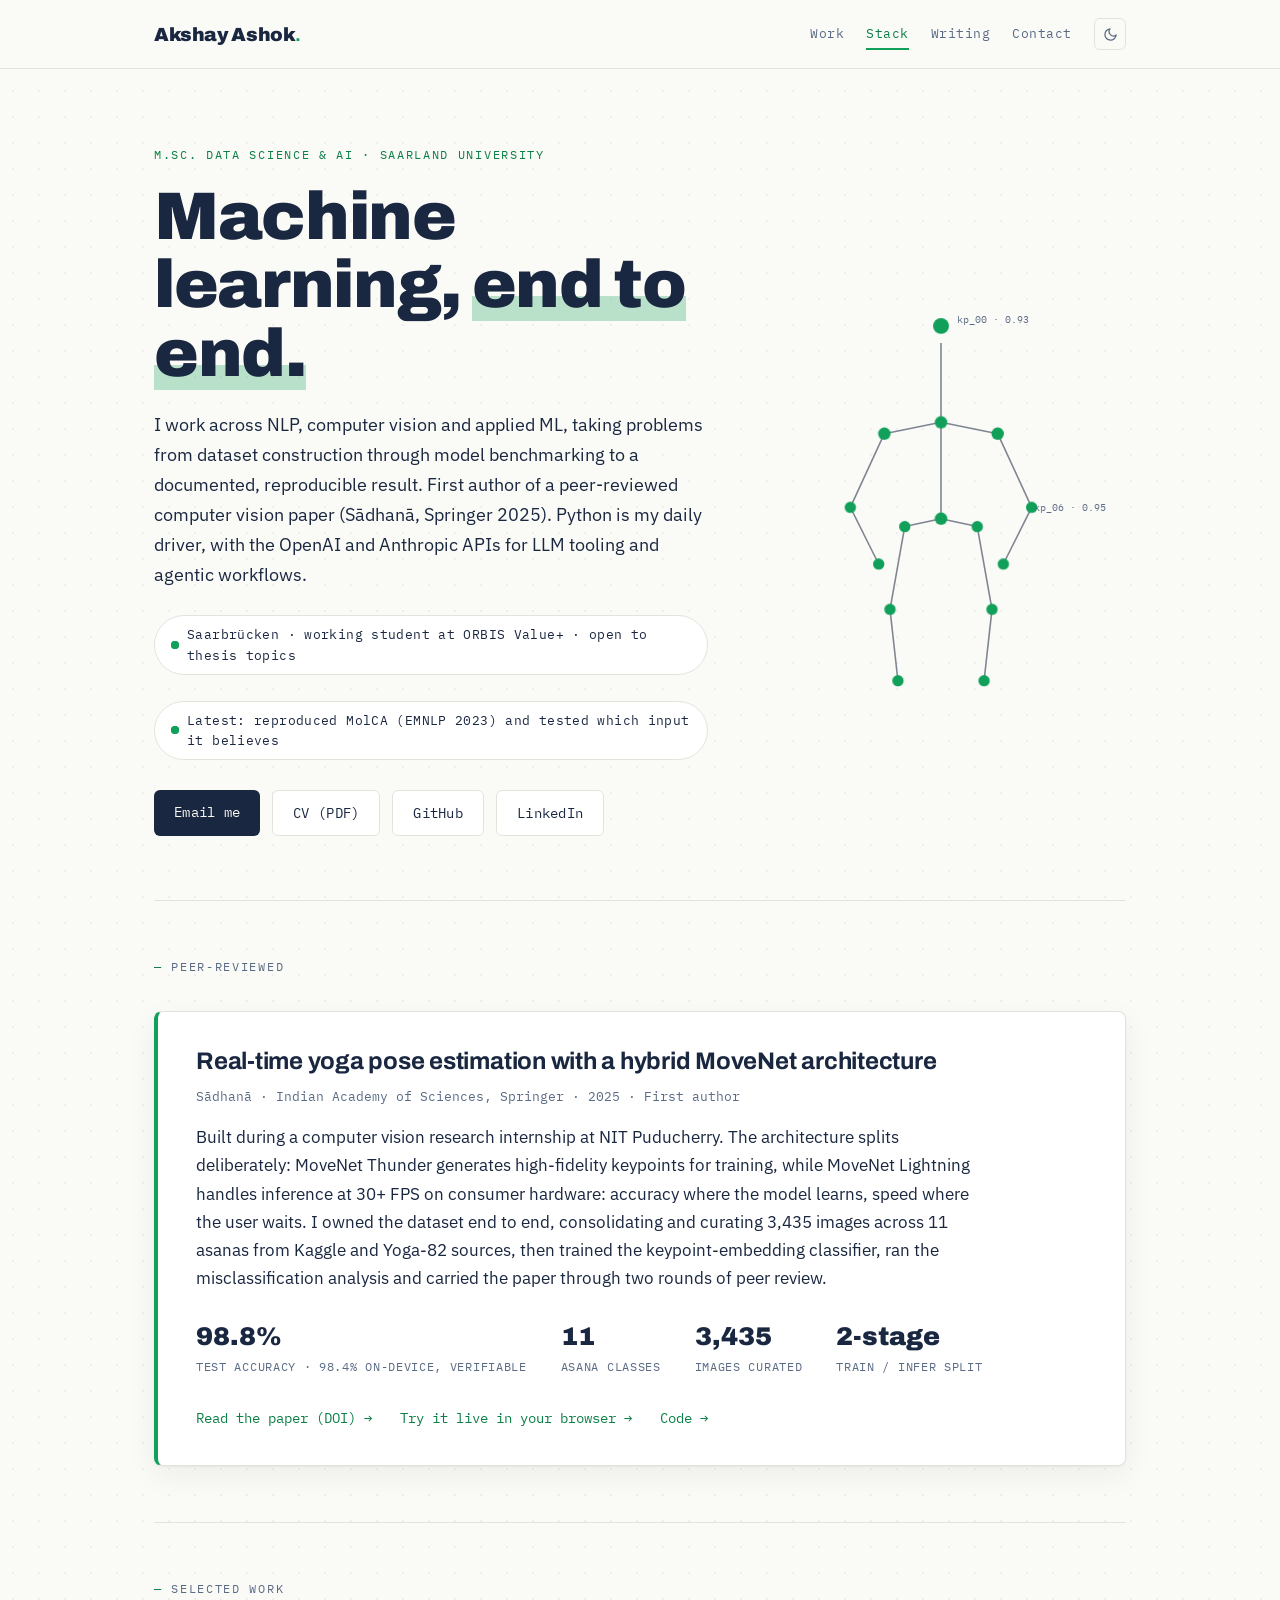
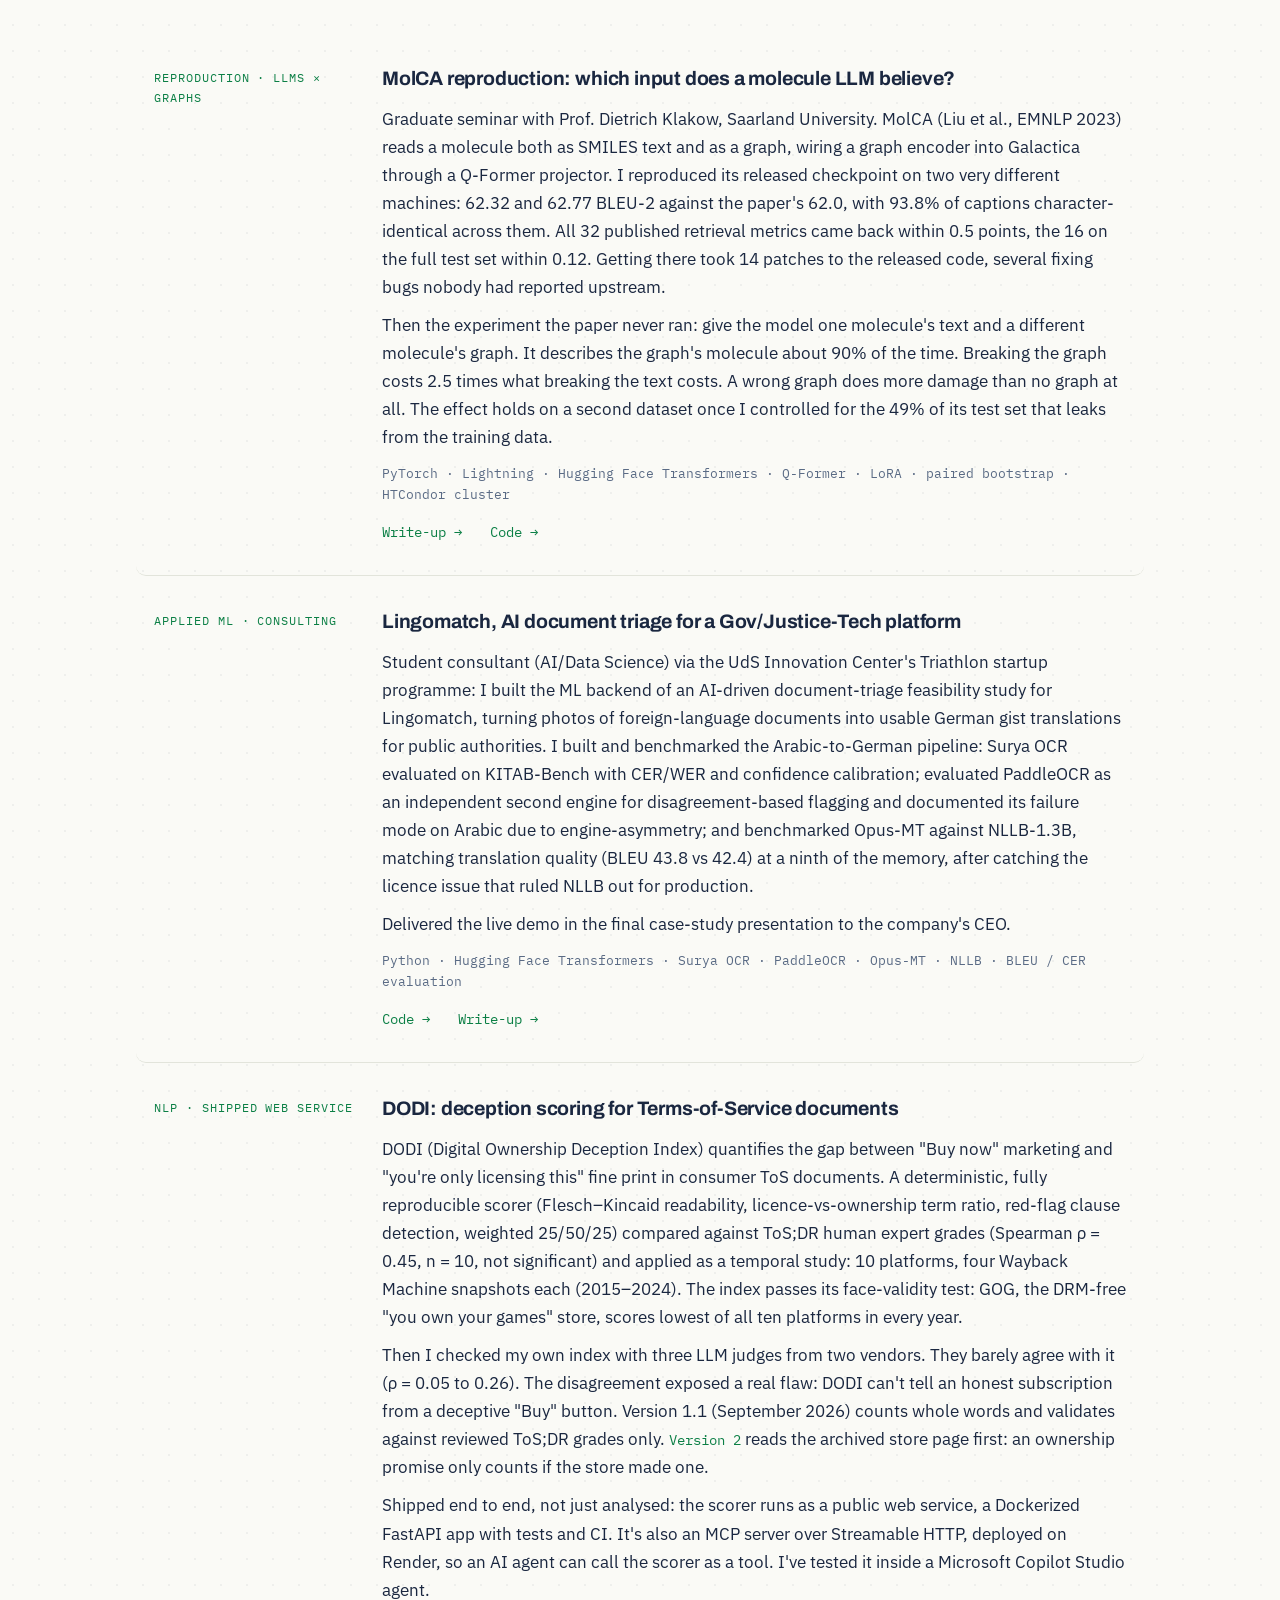
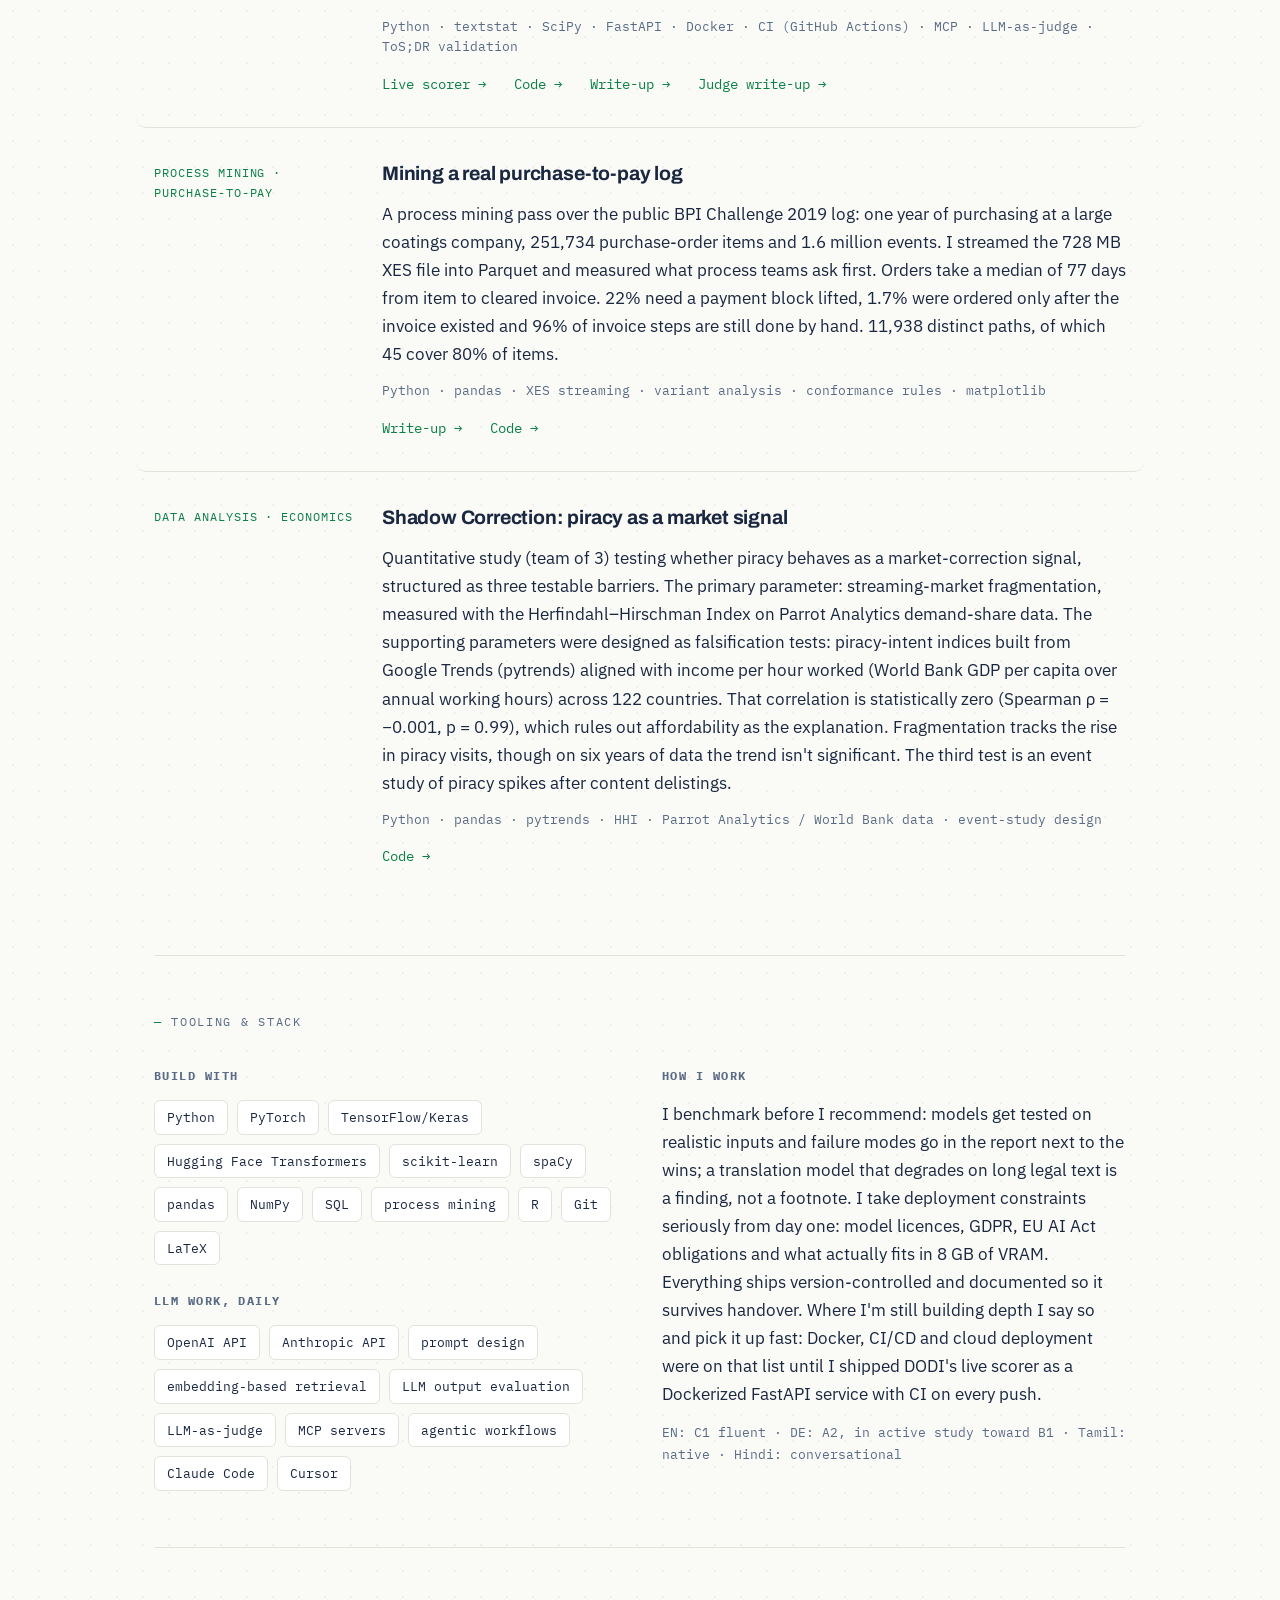
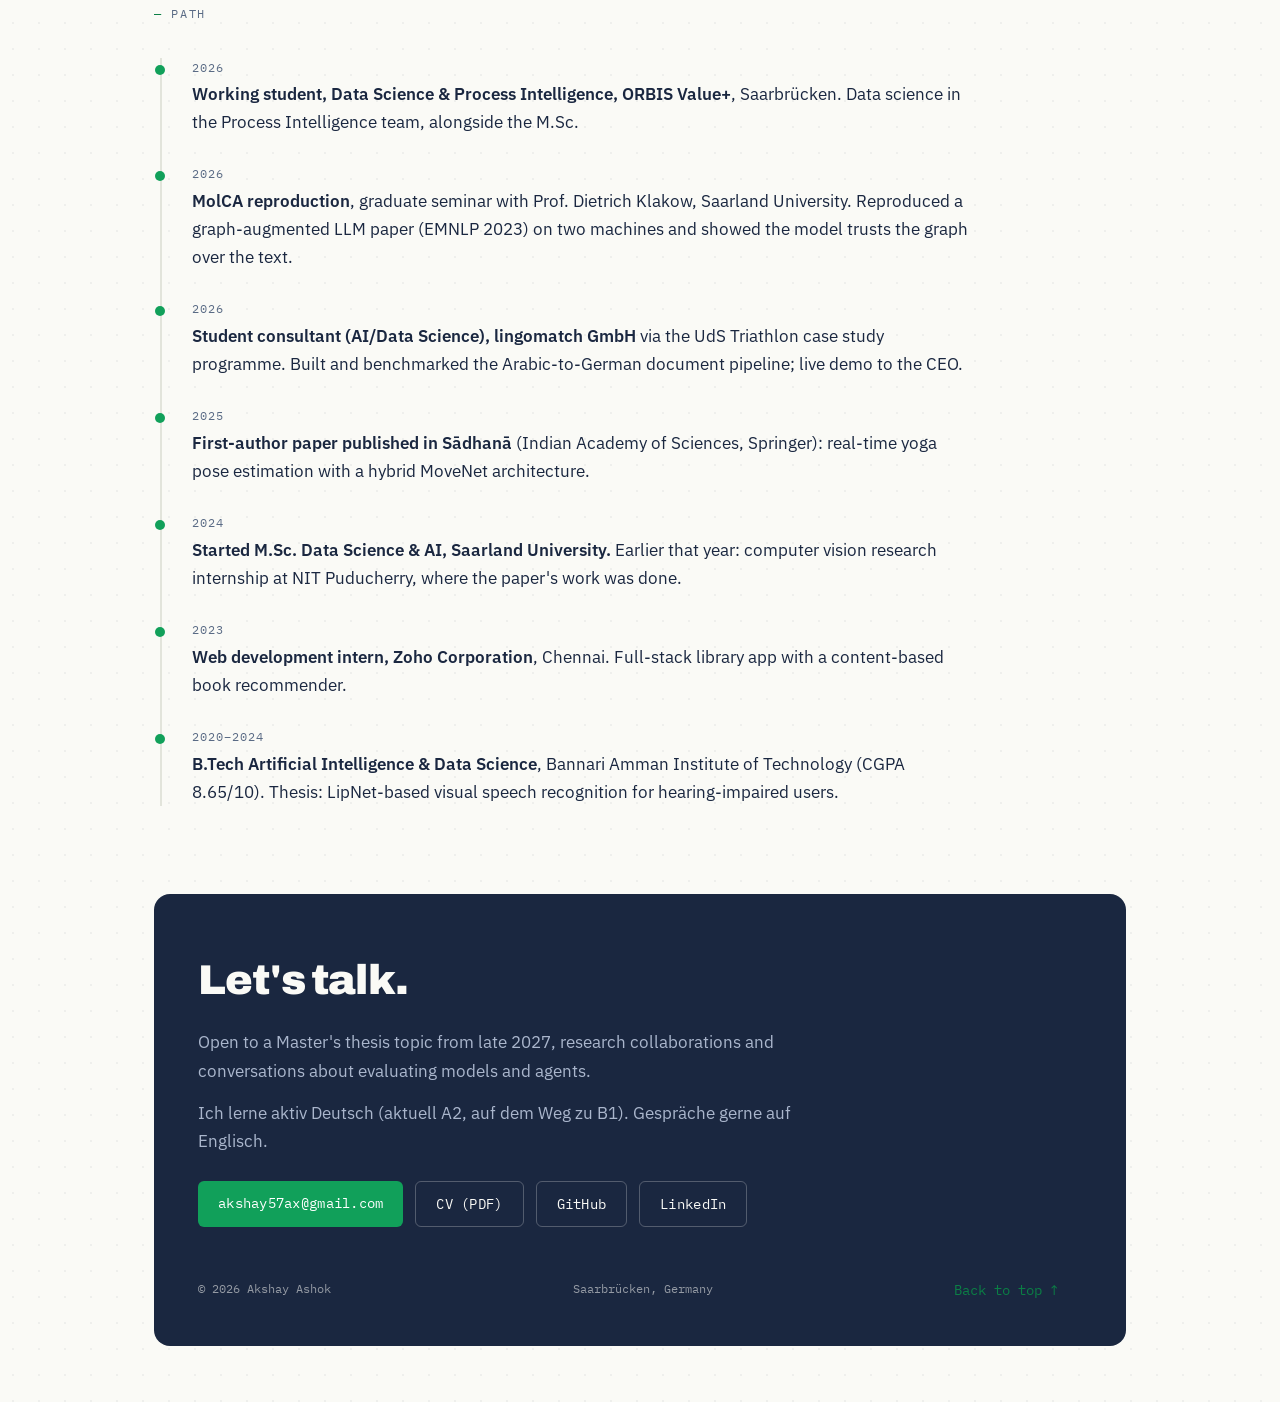
==== commit 62608817: "Add ORBIS Value+ working student role" ====
--- a/index.html
+++ b/index.html
@@ -27,7 +27,7 @@
 <meta property="og:image:height" content="630">
 <meta name="twitter:card" content="summary_large_image">
 <script type="application/ld+json">
-{"@context":"https://schema.org","@type":"Person","name":"Akshay Ashok","url":"https://axwolf13.github.io/","email":"mailto:akshay57ax@gmail.com","jobTitle":"Data Science & AI Master's student","affiliation":{"@type":"CollegeOrUniversity","name":"Saarland University"},"alumniOf":{"@type":"CollegeOrUniversity","name":"Bannari Amman Institute of Technology"},"address":{"@type":"PostalAddress","addressLocality":"Saarbrücken","addressCountry":"DE"},"knowsLanguage":["en","de","ta","hi"],"knowsAbout":["Machine Learning","Natural Language Processing","Computer Vision","Data Science"],"sameAs":["https://github.com/Axwolf13","https://linkedin.com/in/akshay-a-ax13"]}
+{"@context":"https://schema.org","@type":"Person","name":"Akshay Ashok","url":"https://axwolf13.github.io/","email":"mailto:akshay57ax@gmail.com","jobTitle":"Data Science & AI Master's student","worksFor":{"@type":"Organization","name":"ORBIS Value+"},"affiliation":{"@type":"CollegeOrUniversity","name":"Saarland University"},"alumniOf":{"@type":"CollegeOrUniversity","name":"Bannari Amman Institute of Technology"},"address":{"@type":"PostalAddress","addressLocality":"Saarbrücken","addressCountry":"DE"},"knowsLanguage":["en","de","ta","hi"],"knowsAbout":["Machine Learning","Natural Language Processing","Computer Vision","Data Science"],"sameAs":["https://github.com/Axwolf13","https://linkedin.com/in/akshay-a-ax13"]}
 </script>
 <link rel="preconnect" href="https://fonts.googleapis.com">
 <link rel="preconnect" href="https://fonts.gstatic.com" crossorigin>
@@ -60,7 +60,7 @@
         <div class="eyebrow">M.Sc. Data Science &amp; AI · Saarland University</div>
         <h1>Machine learning, <span class="hl">end to end.</span></h1>
         <p class="lede">I work across NLP, computer vision and applied ML, taking problems from dataset construction through model benchmarking to a documented, reproducible result. First author of a peer-reviewed computer vision paper (Sādhanā, Springer 2025). Python is my daily driver, with the OpenAI and Anthropic APIs for LLM tooling and agentic workflows.</p>
-        <span class="badge"><span class="dot" aria-hidden="true"></span>Saarbrücken · open to thesis topics and research collaborations</span>
+        <span class="badge"><span class="dot" aria-hidden="true"></span>Saarbrücken · working student at ORBIS Value+ · open to thesis topics</span>
         <span class="badge"><span class="dot" aria-hidden="true"></span>Latest: reproduced MolCA (EMNLP 2023) and tested which input it believes</span>
         <div class="cta-row">
           <a class="btn btn-primary" href="mailto:akshay57ax@gmail.com">Email me</a>
@@ -108,7 +108,7 @@
     </div>
 
     <section id="publication">
-      <div class="sec-head"><b>—</b> Peer-reviewed</div>
+      <div class="sec-head"><b aria-hidden="true">—</b> Peer-reviewed</div>
       <div class="pub">
         <h2>Real-time yoga pose estimation with a hybrid MoveNet architecture</h2>
         <div class="venue">Sādhanā · Indian Academy of Sciences, Springer · 2025 · First author</div>
@@ -128,7 +128,7 @@
     </section>
 
     <section id="work">
-      <div class="sec-head"><b>—</b> Selected work</div>
+      <div class="sec-head"><b aria-hidden="true">—</b> Selected work</div>
 
       <div class="proj">
         <div class="tag">Reproduction · LLMs × Graphs</div>
@@ -163,7 +163,7 @@
         <div>
           <h3>DODI: deception scoring for Terms-of-Service documents</h3>
           <p>DODI (Digital Ownership Deception Index) quantifies the gap between "Buy now" marketing and "you're only licensing this" fine print in consumer ToS documents. A deterministic, fully reproducible scorer (Flesch–Kincaid readability, licence-vs-ownership term ratio, red-flag clause detection, weighted 25/50/25) compared against ToS;DR human expert grades (Spearman ρ = 0.45, n = 10, not significant) and applied as a temporal study: 10 platforms, four Wayback Machine snapshots each (2015–2024). The index passes its face-validity test: GOG, the DRM-free "you own your games" store, scores lowest of all ten platforms in every year.</p>
-          <p>Then I checked my own index with two LLM judges. They barely agree with it (ρ = 0.12 and 0.26). The disagreement exposed a real flaw: DODI can't tell an honest subscription from a deceptive "Buy" button. Version 1.1 (September 2026) counts whole words and validates against reviewed ToS;DR grades only. <a class="textlink" href="writing/dodi-v2/">Version 2</a> reads the archived store page first: an ownership promise only counts if the store made one.</p>
+          <p>Then I checked my own index with three LLM judges from two vendors. They barely agree with it (ρ = 0.05 to 0.26). The disagreement exposed a real flaw: DODI can't tell an honest subscription from a deceptive "Buy" button. Version 1.1 (September 2026) counts whole words and validates against reviewed ToS;DR grades only. <a class="textlink" href="writing/dodi-v2/">Version 2</a> reads the archived store page first: an ownership promise only counts if the store made one.</p>
           <p>Shipped end to end, not just analysed: the scorer runs as a public web service, a Dockerized FastAPI app with tests and CI. It's also an MCP server over Streamable HTTP, deployed on Render, so an AI agent can call the scorer as a tool. I've tested it inside a Microsoft Copilot Studio agent.</p>
           <div class="stack">Python · textstat · SciPy · FastAPI · Docker · CI (GitHub Actions) · MCP · LLM-as-judge · ToS;DR validation</div>
           <div class="links">
@@ -202,7 +202,7 @@
     </section>
 
     <section id="stack">
-      <div class="sec-head"><b>—</b> Tooling &amp; stack</div>
+      <div class="sec-head"><b aria-hidden="true">—</b> Tooling &amp; stack</div>
       <div class="cols">
         <div>
           <h4>Build with</h4>
@@ -229,8 +229,12 @@
     </section>
 
     <section id="path">
-      <div class="sec-head"><b>—</b> Path</div>
+      <div class="sec-head"><b aria-hidden="true">—</b> Path</div>
       <div class="tl">
+        <div class="tl-item">
+          <div class="tl-year">2026</div>
+          <b>Working student, Data Science &amp; Process Intelligence, ORBIS Value+</b>, Saarbrücken. Data science in the Process Intelligence team, alongside the M.Sc.
+        </div>
         <div class="tl-item">
           <div class="tl-year">2026</div>
           <b>MolCA reproduction</b>, graduate seminar with Prof. Dietrich Klakow, Saarland University. Reproduced a graph-augmented LLM paper (EMNLP 2023) on two machines and showed the model trusts the graph over the text.
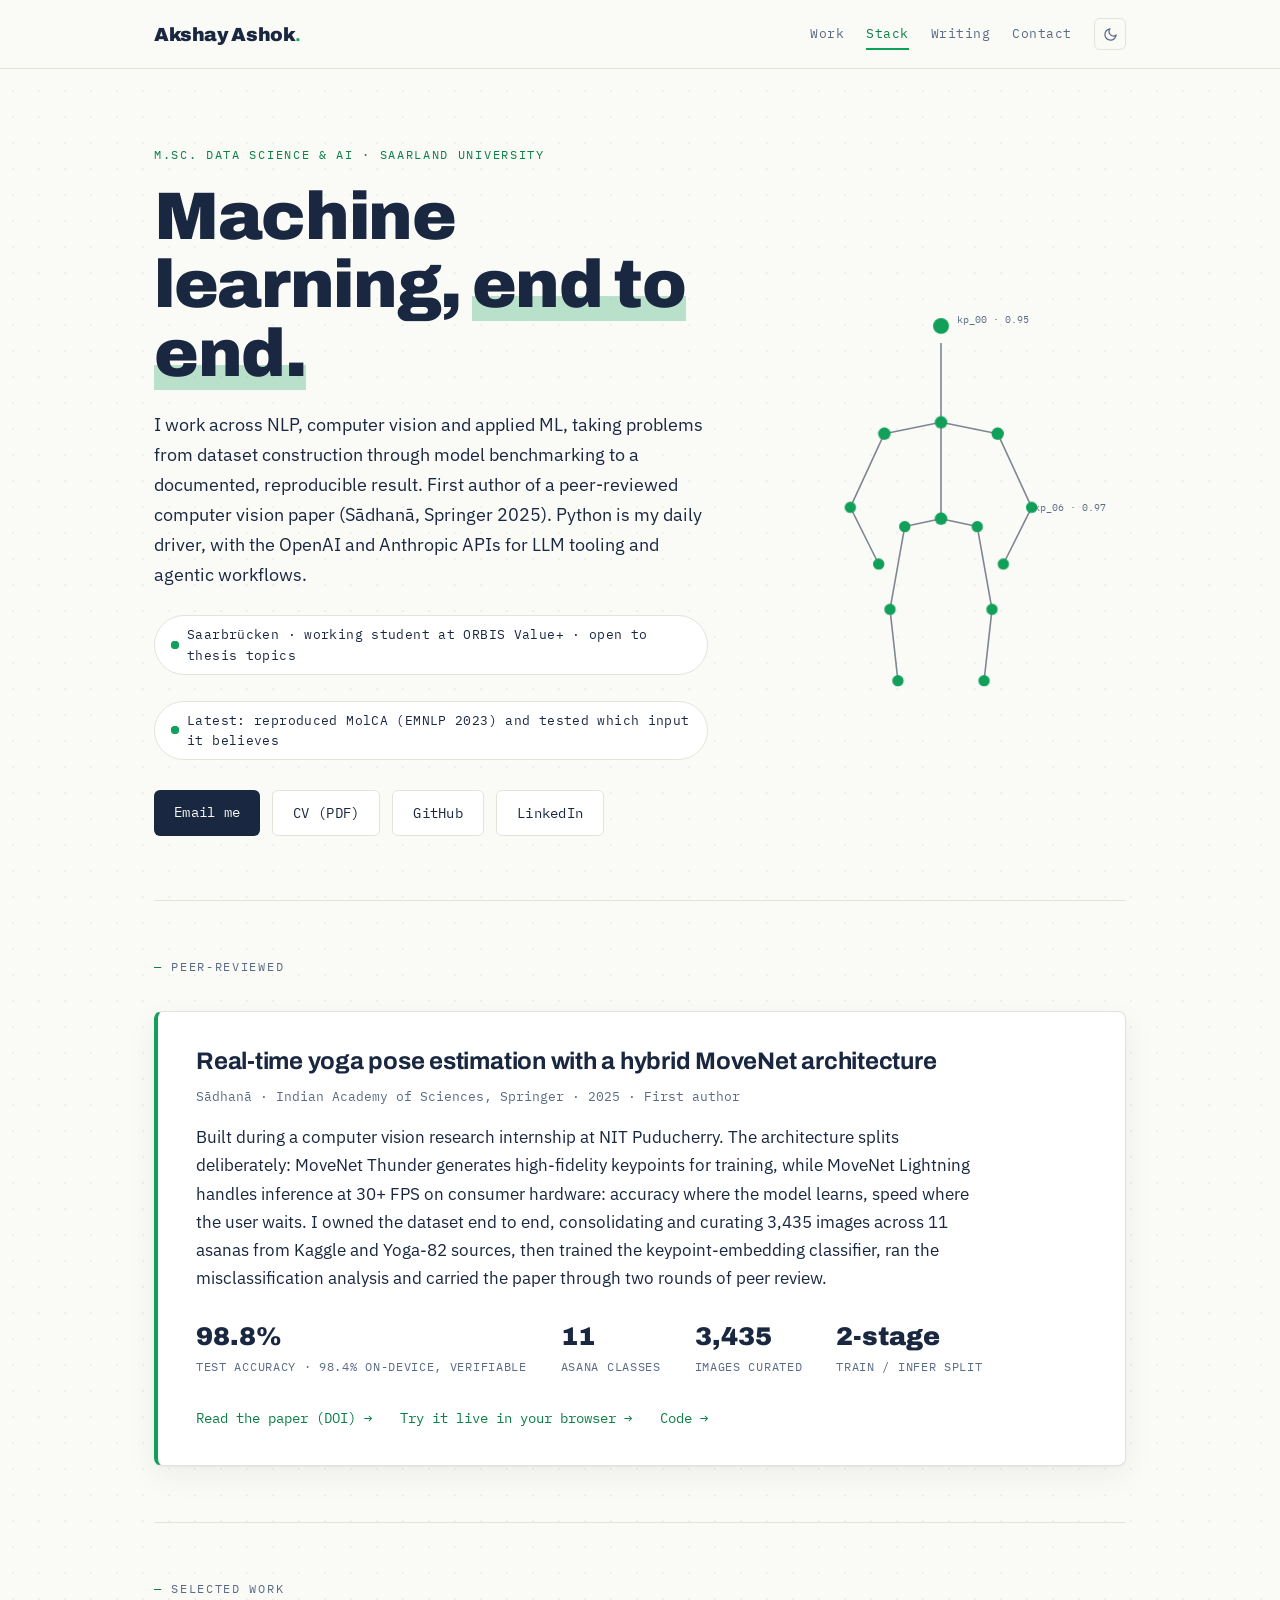
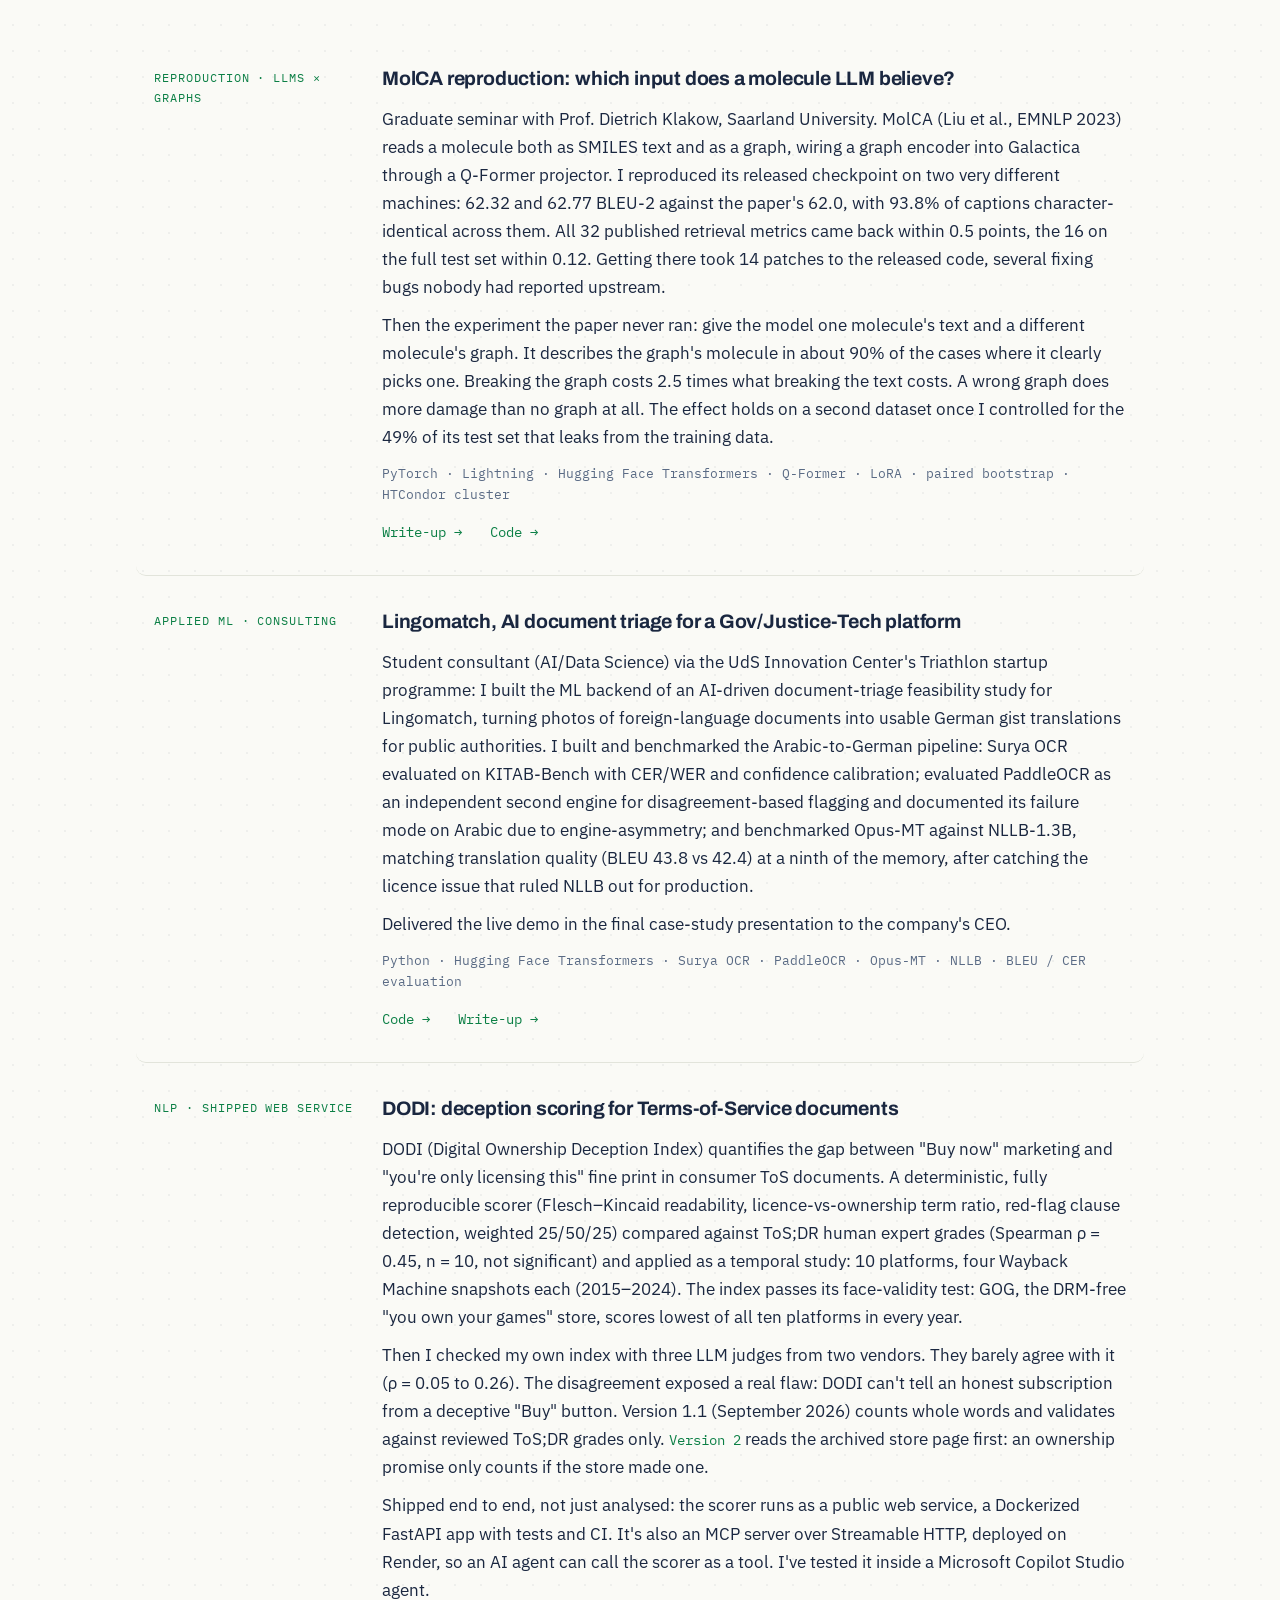
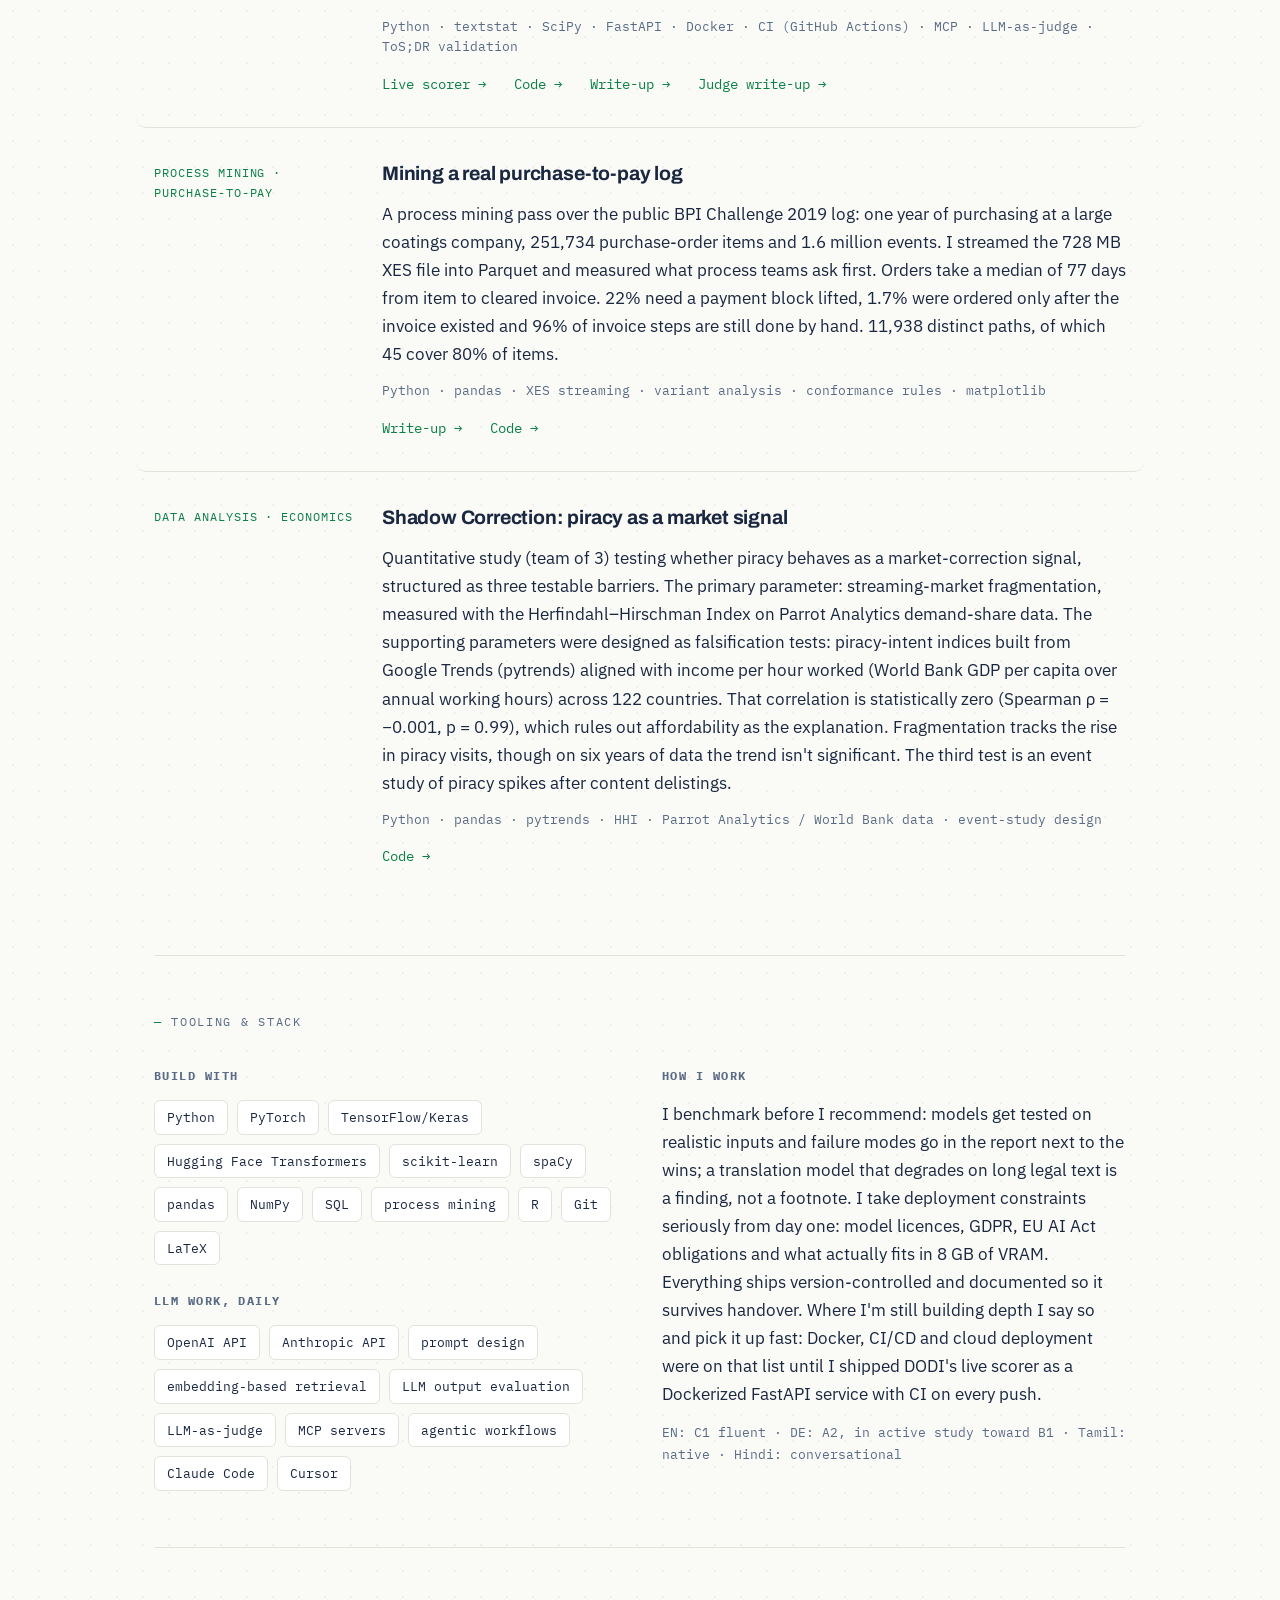
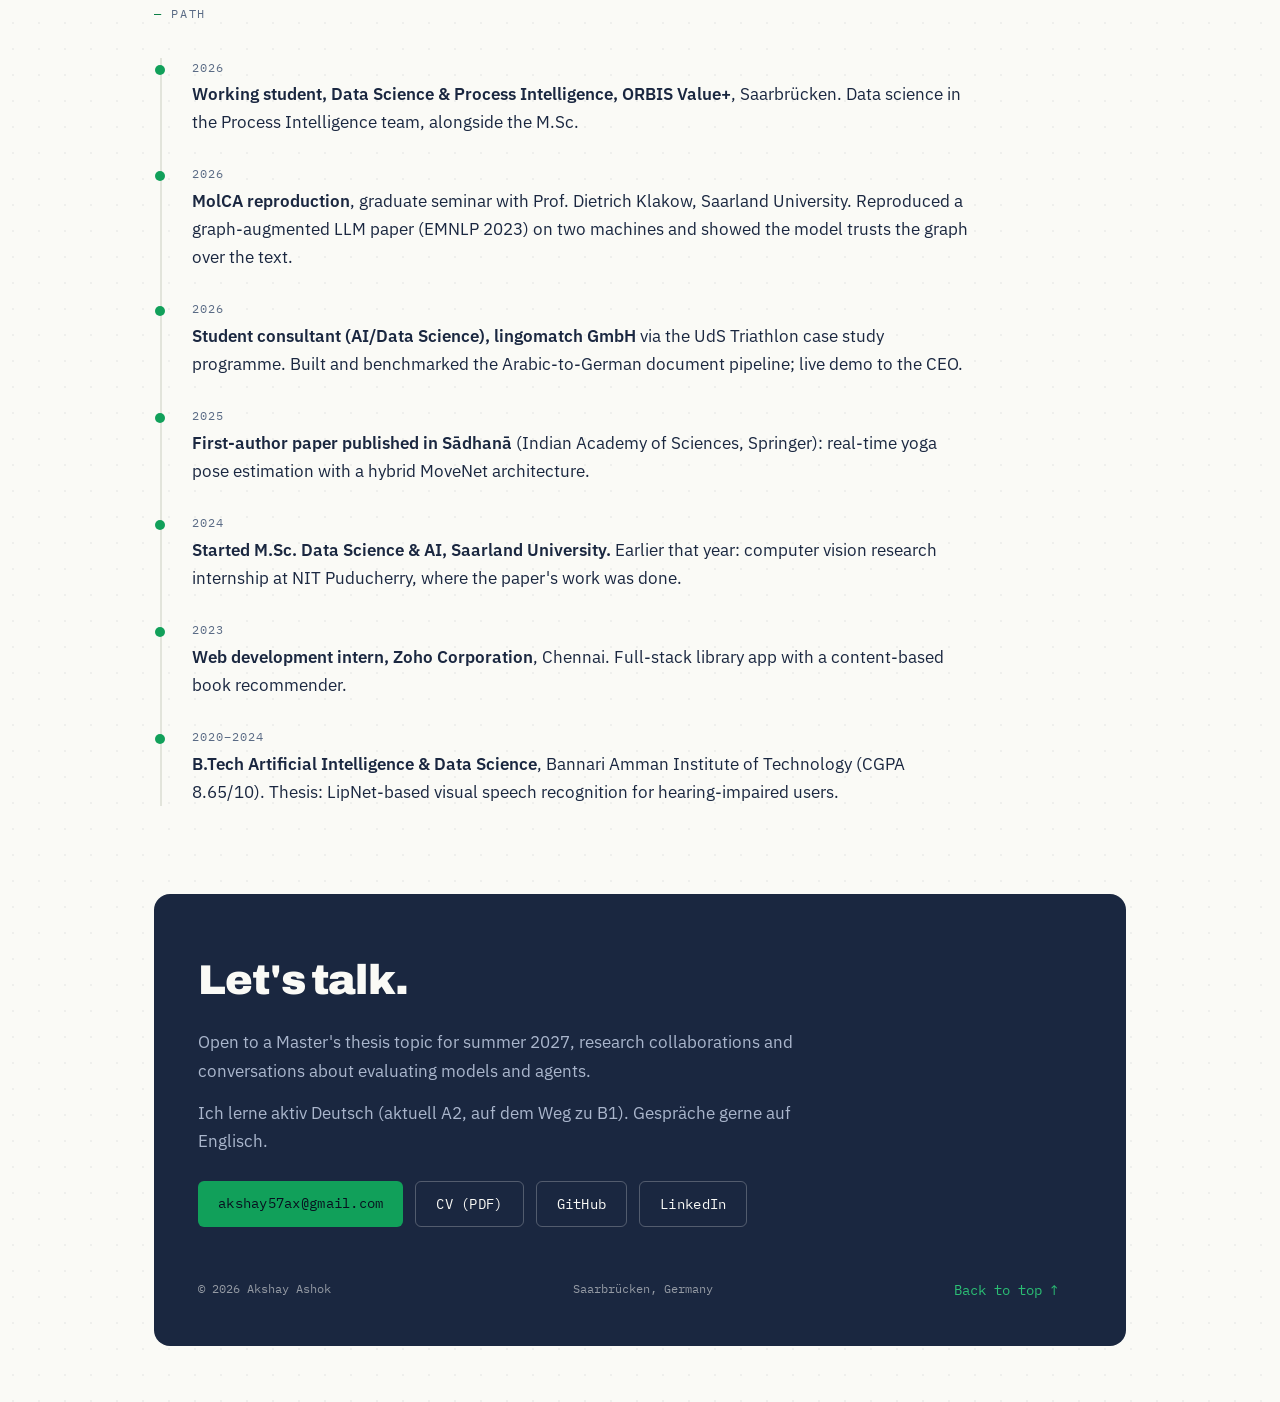
==== commit 09ca1d92: "CV: add process mining, tighter claims; thesis summer 2027; PaddleOCR and 90% wording" ====
--- a/index.html
+++ b/index.html
@@ -135,7 +135,7 @@
         <div>
           <h3>MolCA reproduction: which input does a molecule LLM believe?</h3>
           <p>Graduate seminar with Prof. Dietrich Klakow, Saarland University. MolCA (Liu et al., EMNLP 2023) reads a molecule both as SMILES text and as a graph, wiring a graph encoder into Galactica through a Q-Former projector. I reproduced its released checkpoint on two very different machines: 62.32 and 62.77 BLEU-2 against the paper's 62.0, with 93.8% of captions character-identical across them. All 32 published retrieval metrics came back within 0.5 points, the 16 on the full test set within 0.12. Getting there took 14 patches to the released code, several fixing bugs nobody had reported upstream.</p>
-          <p>Then the experiment the paper never ran: give the model one molecule's text and a different molecule's graph. It describes the graph's molecule about 90% of the time. Breaking the graph costs 2.5 times what breaking the text costs. A wrong graph does more damage than no graph at all. The effect holds on a second dataset once I controlled for the 49% of its test set that leaks from the training data.</p>
+          <p>Then the experiment the paper never ran: give the model one molecule's text and a different molecule's graph. It describes the graph's molecule in about 90% of the cases where it clearly picks one. Breaking the graph costs 2.5 times what breaking the text costs. A wrong graph does more damage than no graph at all. The effect holds on a second dataset once I controlled for the 49% of its test set that leaks from the training data.</p>
           <div class="stack">PyTorch · Lightning · Hugging Face Transformers · Q-Former · LoRA · paired bootstrap · HTCondor cluster</div>
           <div class="links">
             <a class="textlink" href="writing/molca/">Write-up →</a>
@@ -265,7 +265,7 @@
 
   <footer id="contact">
     <h2>Let's talk.</h2>
-    <p>Open to a Master's thesis topic from late 2027, research collaborations and conversations about evaluating models and agents.</p>
+    <p>Open to a Master's thesis topic for summer 2027, research collaborations and conversations about evaluating models and agents.</p>
     <p lang="de">Ich lerne aktiv Deutsch (aktuell A2, auf dem Weg zu B1). Gespräche gerne auf Englisch.</p>
     <div class="foot-links">
       <a class="btn btn-primary" href="mailto:akshay57ax@gmail.com">akshay57ax@gmail.com</a>
--- a/style.css
+++ b/style.css
@@ -76,6 +76,8 @@
 nav a:hover::after,nav a.active::after{transform:scaleX(1)}
 nav a:hover,nav a:focus-visible,nav a.active{color:var(--accent-ink)}
 a:focus-visible{outline:2px solid var(--accent);outline-offset:3px;border-radius:2px}
+/* wide tables and code scroll sideways on phones, so they take keyboard focus */
+.tablewrap:focus-visible,pre:focus-visible{outline:2px solid var(--accent);outline-offset:3px;border-radius:2px}
 .theme-toggle{
   margin-left:22px;width:32px;height:32px;
   display:inline-flex;align-items:center;justify-content:center;
@@ -282,6 +284,7 @@
 .chart-data summary{cursor:pointer;font-family:'IBM Plex Mono',monospace;font-size:12.5px;color:var(--accent-ink)}
 .chart-data table{margin-top:10px}
 .chart.wide-labels{--label-w:15em}
+.procmap-svg svg{display:block;width:100%;height:auto;margin:6px auto 0}
 
 /* publication card */
 .pub{
@@ -362,10 +365,10 @@
 footer h2{font-family:'Archivo',sans-serif;font-weight:900;font-size:clamp(1.8rem,4vw,2.6rem);letter-spacing:-.02em;color:var(--paper)}
 html[data-theme="dark"] footer h2{color:var(--ink)}
 footer p{margin-top:14px;color:#AAB6CC;max-width:38em}
-footer .btn-primary{background:var(--accent);color:#fff}
-footer .btn-primary:hover{background:#0E8C4E}
-html[data-theme="dark"] footer .btn-primary{background:var(--accent);color:#08101F}
-html[data-theme="dark"] footer .btn-primary:hover{background:#25A765}
+/* dark text on the green: white on #11A05A is only 3.4:1 */
+footer .btn-primary{background:var(--accent);color:#08101F}
+footer .btn-primary:hover{background:#25A765}
+footer .textlink{color:#2BBF74}
 footer .btn-ghost{color:var(--paper);border-color:rgba(250,250,246,.25);background:transparent}
 html[data-theme="dark"] footer .btn-ghost{color:var(--ink);border-color:rgba(232,236,244,.25)}
 footer .btn-ghost:hover{border-color:var(--accent);color:var(--accent)}
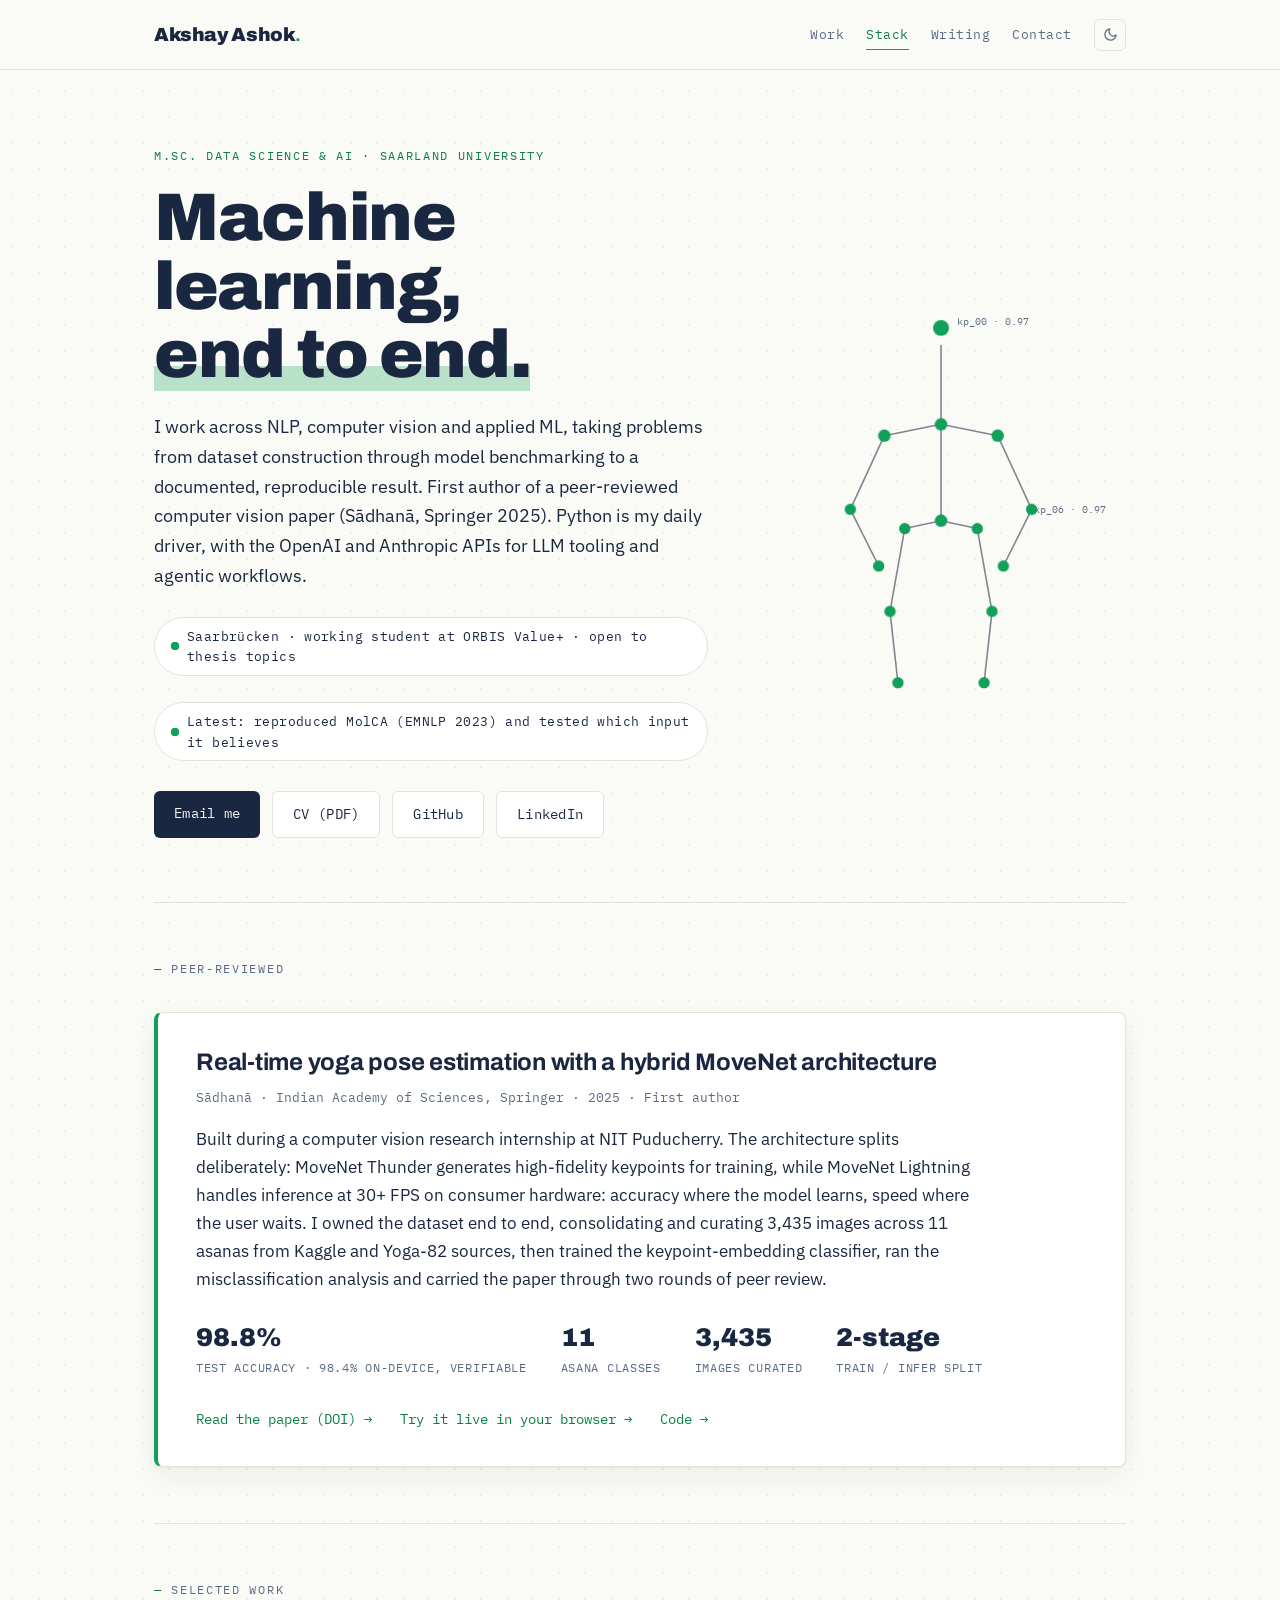
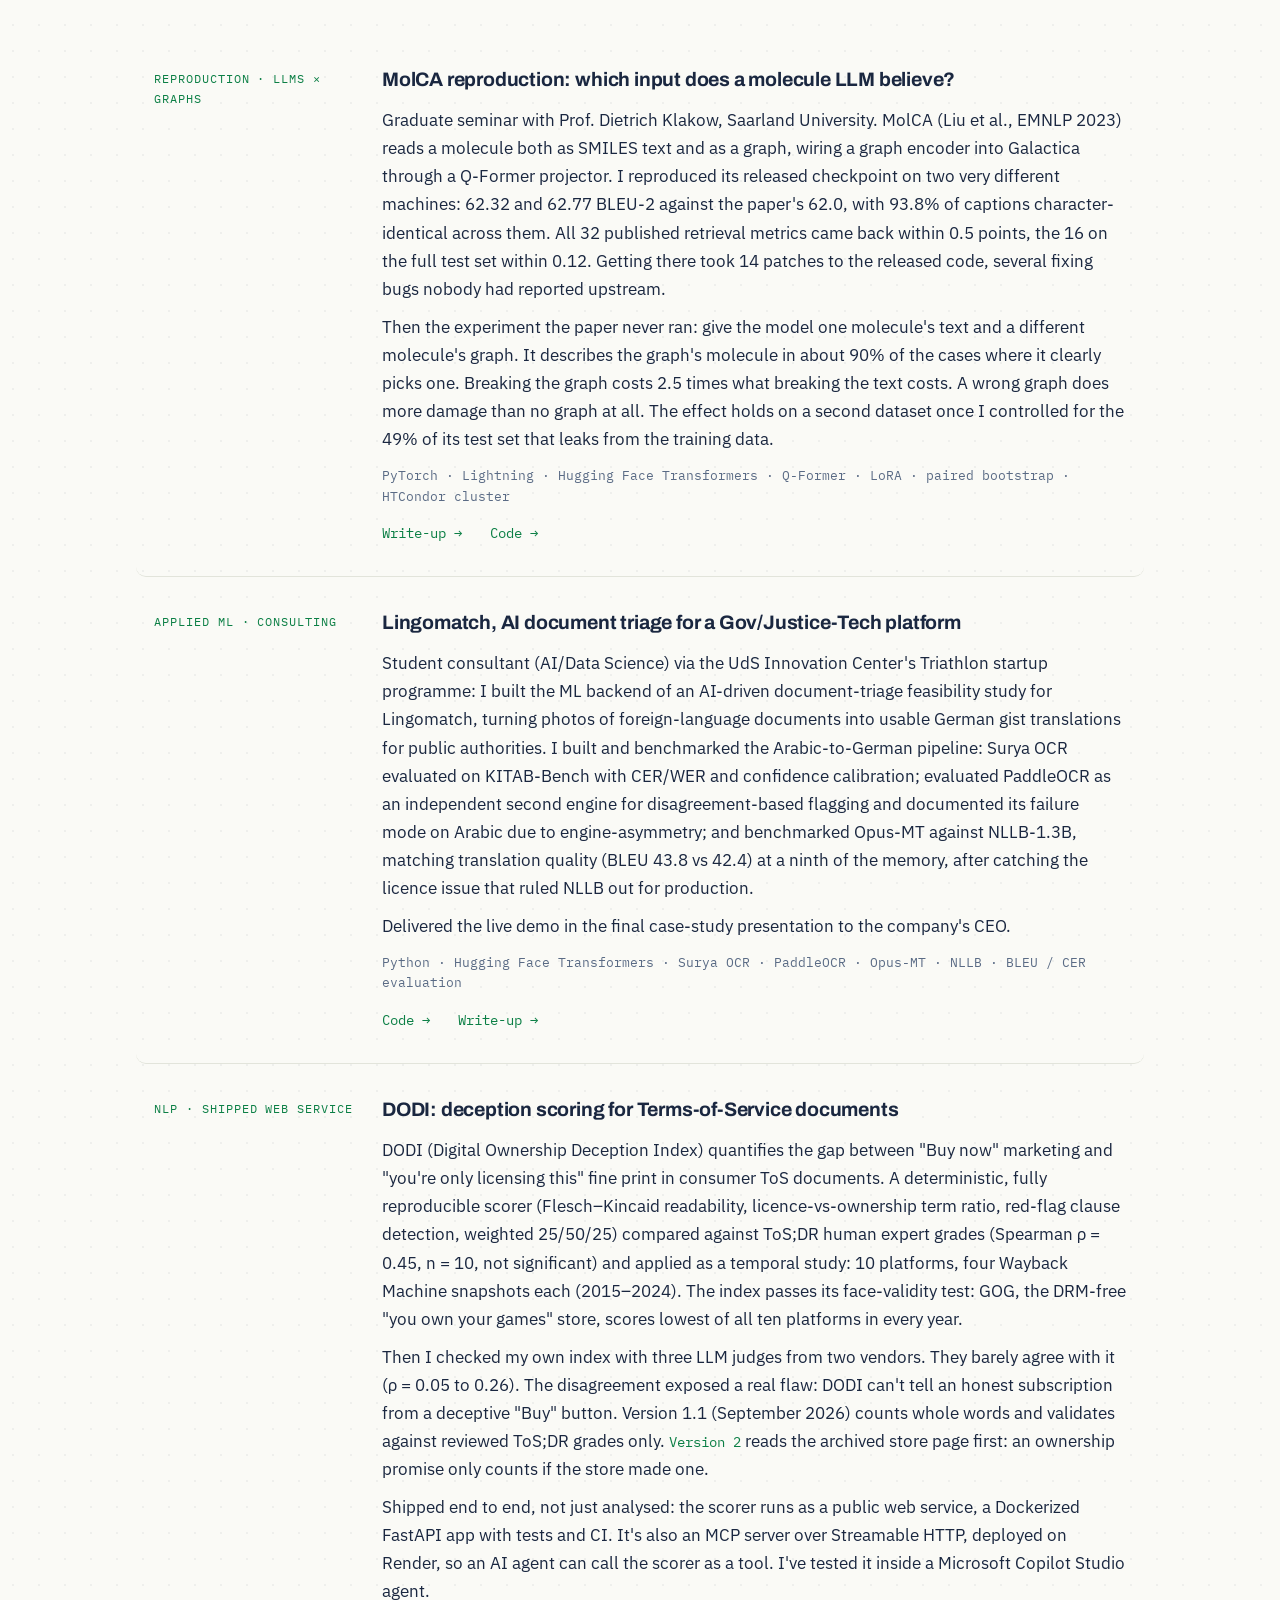
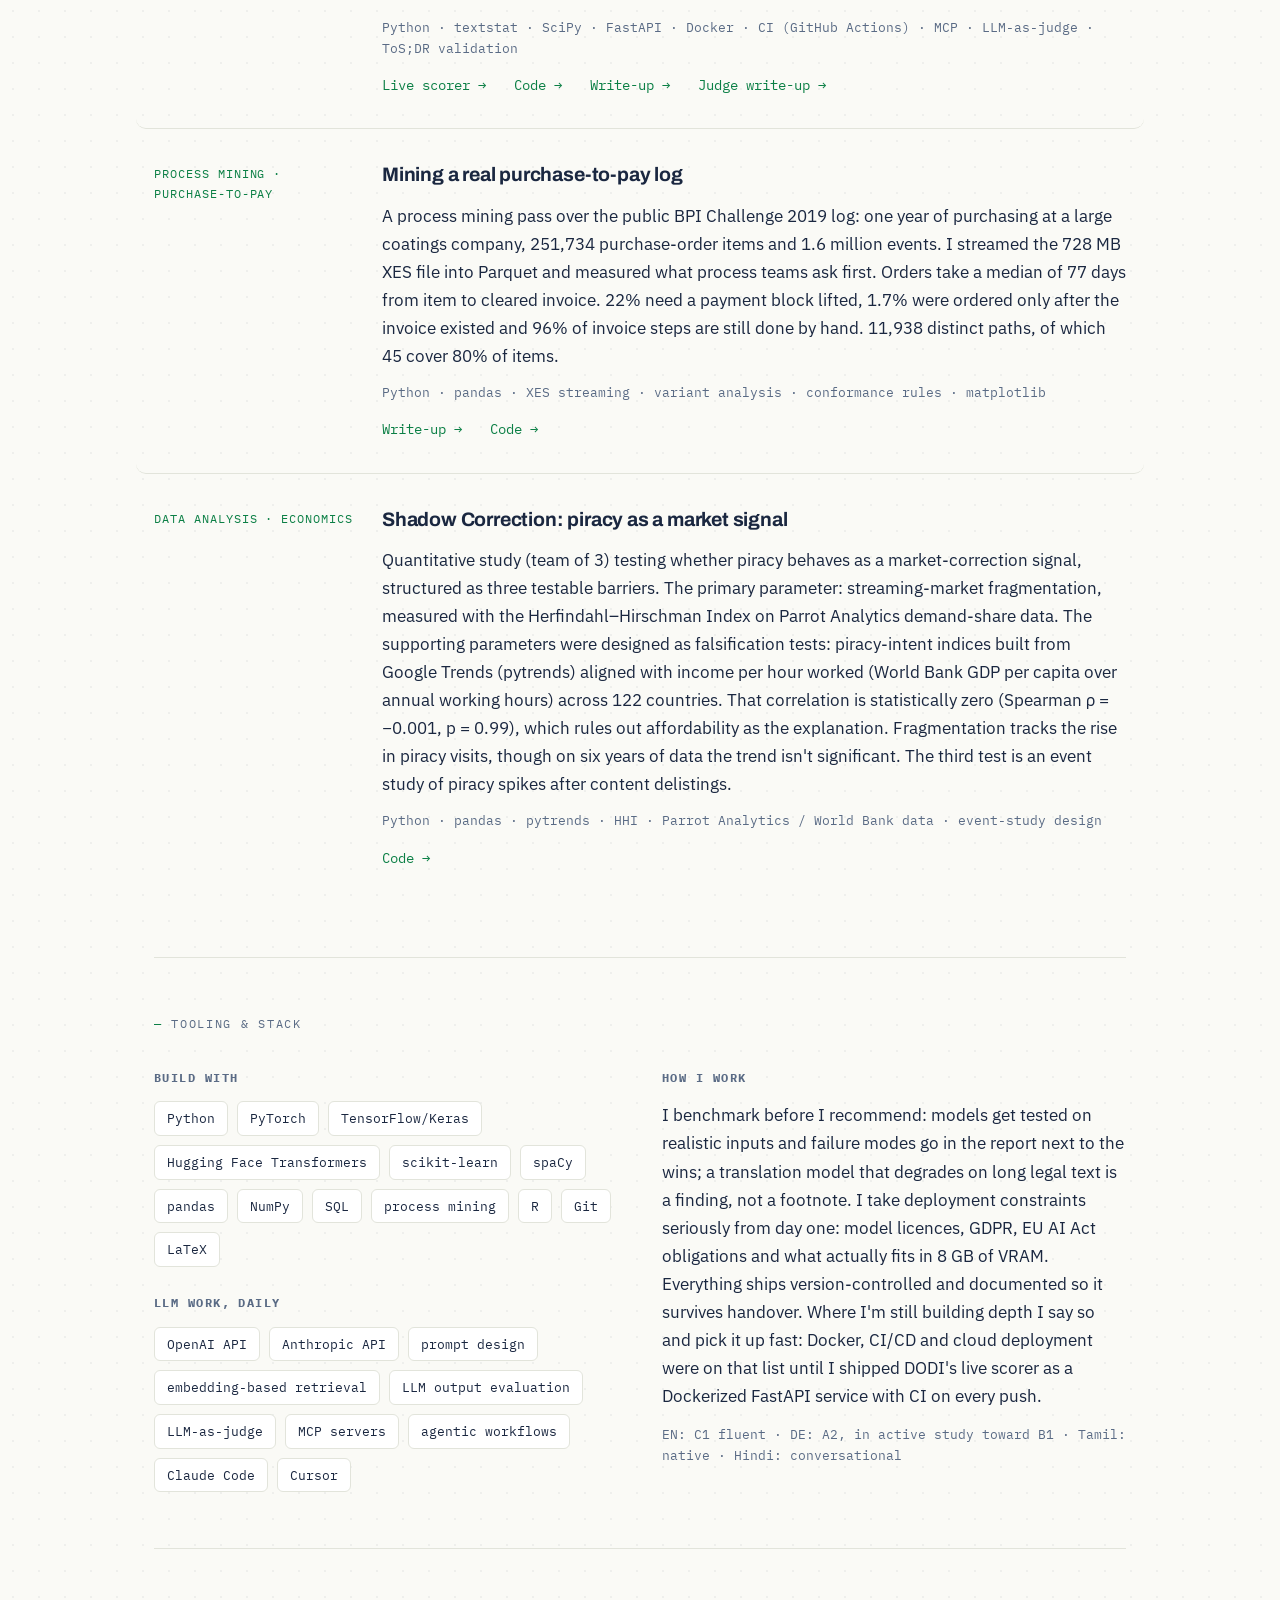
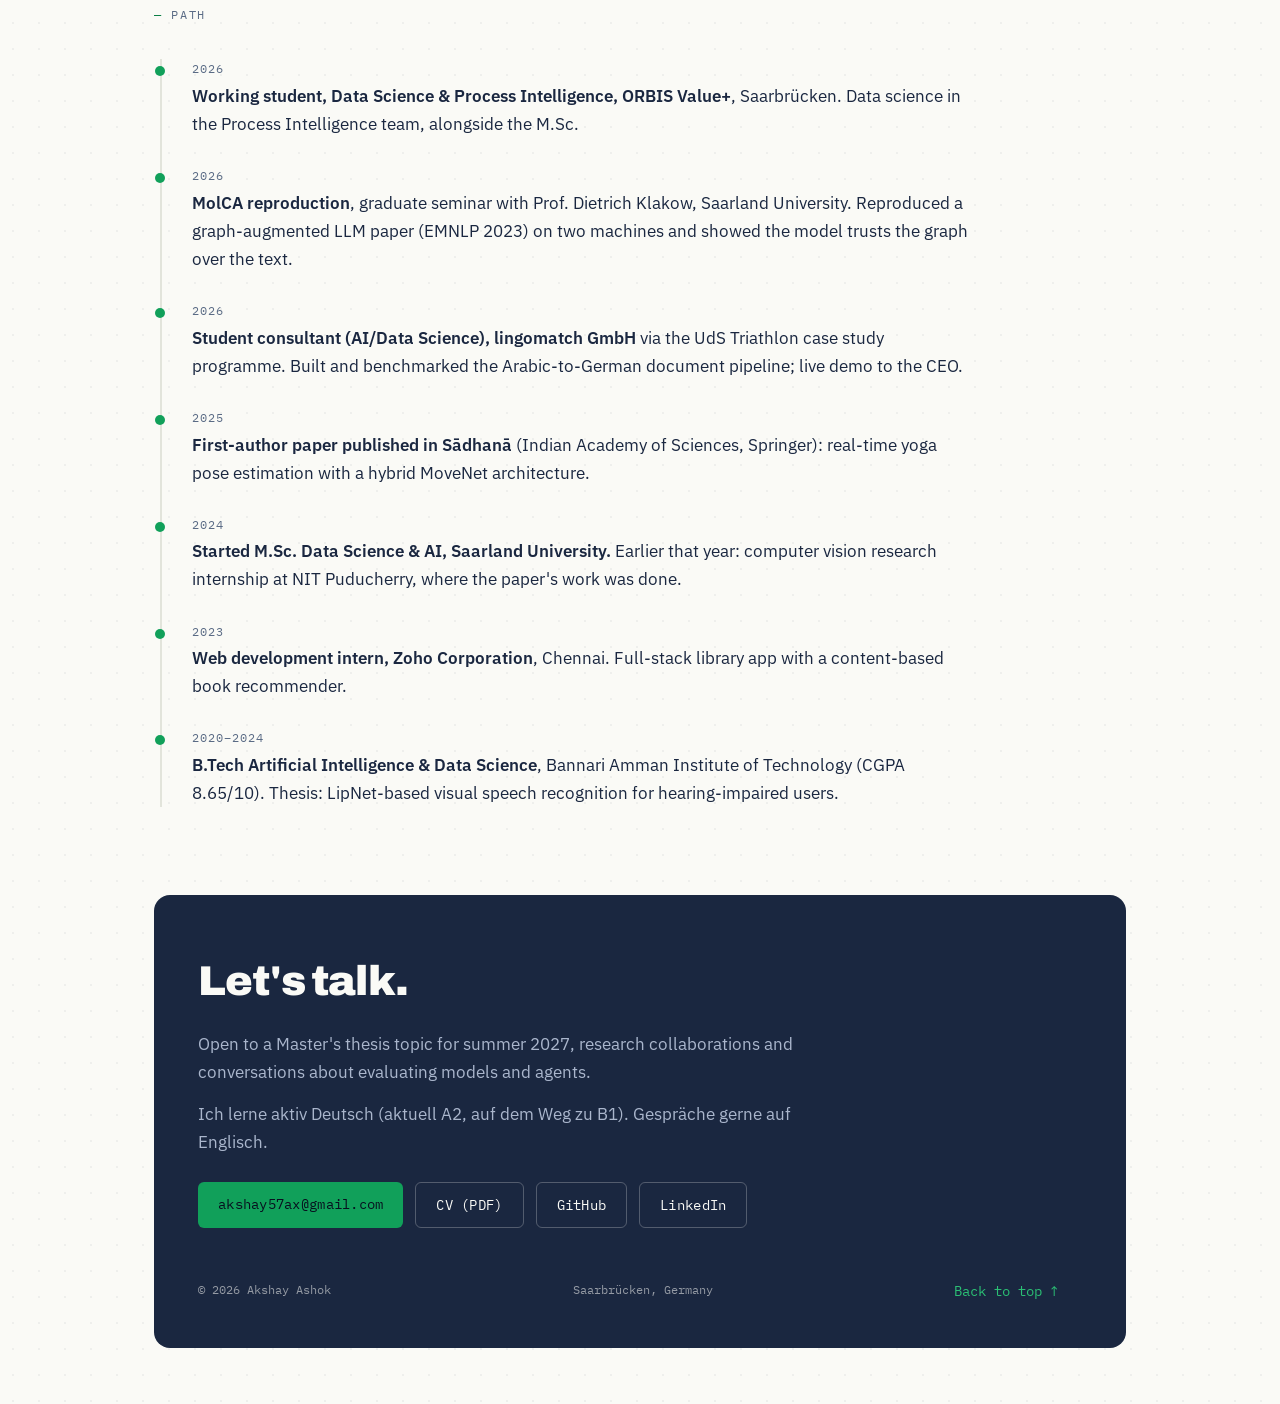
==== commit 724bb108: "Fix phone header and 404 text, add print styles, dark scrollbars, demo error message" ====
--- a/index.html
+++ b/index.html
@@ -108,9 +108,9 @@
     </div>
 
     <section id="publication">
-      <div class="sec-head"><b aria-hidden="true">—</b> Peer-reviewed</div>
+      <h2 class="sec-head"><b aria-hidden="true">—</b> Peer-reviewed</h2>
       <div class="pub">
-        <h2>Real-time yoga pose estimation with a hybrid MoveNet architecture</h2>
+        <h3>Real-time yoga pose estimation with a hybrid MoveNet architecture</h3>
         <div class="venue">Sādhanā · Indian Academy of Sciences, Springer · 2025 · First author</div>
         <p>Built during a computer vision research internship at NIT Puducherry. The architecture splits deliberately: MoveNet Thunder generates high-fidelity keypoints for training, while MoveNet Lightning handles inference at 30+ FPS on consumer hardware: accuracy where the model learns, speed where the user waits. I owned the dataset end to end, consolidating and curating 3,435 images across 11 asanas from Kaggle and Yoga-82 sources, then trained the keypoint-embedding classifier, ran the misclassification analysis and carried the paper through two rounds of peer review.</p>
         <div class="stats">
@@ -128,7 +128,7 @@
     </section>
 
     <section id="work">
-      <div class="sec-head"><b aria-hidden="true">—</b> Selected work</div>
+      <h2 class="sec-head"><b aria-hidden="true">—</b> Selected work</h2>
 
       <div class="proj">
         <div class="tag">Reproduction · LLMs × Graphs</div>
@@ -202,17 +202,17 @@
     </section>
 
     <section id="stack">
-      <div class="sec-head"><b aria-hidden="true">—</b> Tooling &amp; stack</div>
+      <h2 class="sec-head"><b aria-hidden="true">—</b> Tooling &amp; stack</h2>
       <div class="cols">
         <div>
-          <h4>Build with</h4>
+          <h3>Build with</h3>
           <div class="pill-row">
             <span class="pill">Python</span><span class="pill">PyTorch</span><span class="pill">TensorFlow/Keras</span>
             <span class="pill">Hugging Face Transformers</span><span class="pill">scikit-learn</span><span class="pill">spaCy</span>
             <span class="pill">pandas</span><span class="pill">NumPy</span><span class="pill">SQL</span><span class="pill">process mining</span>
             <span class="pill">R</span><span class="pill">Git</span><span class="pill">LaTeX</span>
           </div>
-          <h4 style="margin-top:26px">LLM work, daily</h4>
+          <h3 style="margin-top:26px">LLM work, daily</h3>
           <div class="pill-row">
             <span class="pill">OpenAI API</span><span class="pill">Anthropic API</span>
             <span class="pill">prompt design</span><span class="pill">embedding-based retrieval</span>
@@ -221,7 +221,7 @@
           </div>
         </div>
         <div>
-          <h4>How I work</h4>
+          <h3>How I work</h3>
           <p>I benchmark before I recommend: models get tested on realistic inputs and failure modes go in the report next to the wins; a translation model that degrades on long legal text is a finding, not a footnote. I take deployment constraints seriously from day one: model licences, GDPR, EU AI Act obligations and what actually fits in 8&nbsp;GB of VRAM. Everything ships version-controlled and documented so it survives handover. Where I'm still building depth I say so and pick it up fast: Docker, CI/CD and cloud deployment were on that list until I shipped DODI's live scorer as a Dockerized FastAPI service with CI on every push.</p>
           <div class="lang">EN: C1 fluent · DE: A2, in active study toward B1 · Tamil: native · Hindi: conversational</div>
         </div>
@@ -229,7 +229,7 @@
     </section>
 
     <section id="path">
-      <div class="sec-head"><b aria-hidden="true">—</b> Path</div>
+      <h2 class="sec-head"><b aria-hidden="true">—</b> Path</h2>
       <div class="tl">
         <div class="tl-item">
           <div class="tl-year">2026</div>
--- a/style.css
+++ b/style.css
@@ -6,8 +6,10 @@
   --accent-ink:#0B7F45; /* accent for small text: 4.85:1 on paper, #11A05A is 3.24:1 */
   --hairline:#E2E4DB;
   --card:#FFFFFF;
+  color-scheme:light;
 }
 html[data-theme="dark"]{
+  color-scheme:dark; /* scrollbars and native controls follow the theme */
   --paper:#0F1626;
   --ink:#E8ECF4;
   --muted:#8FA0BD;
@@ -17,7 +19,7 @@
   --card:#161F33;
 }
 *{box-sizing:border-box;margin:0;padding:0}
-html{scroll-behavior:smooth}
+h1,h2,h3{text-wrap:balance}
 body{
   background:var(--paper);
   background-image:radial-gradient(rgba(26,39,64,.05) 1px,transparent 1px);
@@ -65,11 +67,12 @@
 nav a{
   font-family:'IBM Plex Mono',monospace;font-size:13px;color:var(--muted);
   text-decoration:none;margin-left:22px;letter-spacing:.04em;
+  padding:6px 0; /* taller tap target, same look */
   transition:color .15s ease;
   position:relative;
 }
 nav a::after{
-  content:"";position:absolute;left:0;right:0;bottom:-5px;height:1.5px;
+  content:"";position:absolute;left:0;right:0;bottom:1px;height:1.5px;
   background:var(--accent);transform:scaleX(0);transform-origin:left;
   transition:transform .2s ease;
 }
@@ -155,6 +158,7 @@
   .pose circle,.pose .kp-label{animation:none;opacity:1}
 }
 @media (prefers-reduced-motion:no-preference){
+  html{scroll-behavior:smooth}
   .reveal{opacity:0;transform:translateY(16px);transition:opacity .55s ease,transform .55s ease}
   .reveal.in{opacity:1;transform:none}
   .hero .eyebrow,.hero h1,.hero .lede,.hero .badge,.hero .cta-row{
@@ -292,7 +296,7 @@
   border-radius:8px;padding:34px 38px;
   box-shadow:0 1px 2px rgba(26,39,64,.05),0 10px 30px rgba(26,39,64,.06);
 }
-.pub h2{font-family:'Archivo',sans-serif;font-weight:700;font-size:1.5rem;line-height:1.25;letter-spacing:-.01em}
+.pub h2,.pub h3{font-family:'Archivo',sans-serif;font-weight:700;font-size:1.5rem;line-height:1.25;letter-spacing:-.01em}
 .pub .venue{font-family:'IBM Plex Mono',monospace;font-size:13px;color:var(--muted);margin-top:10px}
 .pub p{margin-top:16px;max-width:46em}
 .stats{display:flex;flex-wrap:wrap;gap:34px;margin-top:24px}
@@ -440,11 +444,50 @@
   .chart.wide-labels .chart-row,.chart.wide-labels .chart-axis{grid-template-columns:1fr;gap:0}
   .chart.wide-labels .chart-axis>span:first-child{display:none}
   .chart.wide-labels .chart-row .lbl{padding-bottom:0}
-  .wrap{padding:0 18px}
-  .logo{font-size:17px}
-  nav a{margin-left:11px;font-size:12px;letter-spacing:.01em}
-  .theme-toggle{margin-left:11px;width:30px;height:30px}
-}
-@media (max-width:350px){
+  /* longhands only: .wrap and .hrow sit on the same element, a padding shorthand here wipes the header's vertical padding */
+  .wrap{padding-left:18px;padding-right:18px}
+  .hrow{padding-top:14px;padding-bottom:14px}
+  .logo{font-size:clamp(15px,4vw,17px)}
+  nav a{margin-left:10px;font-size:12px;letter-spacing:.01em}
+  .theme-toggle{margin-left:10px;width:30px;height:30px}
+}
+@media (min-width:481px) and (max-width:520px){
+  nav a,.theme-toggle{margin-left:10px}
+}
+/* four links and a one-line logo need about 420px; below that Stack goes first.
+   If it still doesn't fit, the logo wraps to two lines instead of overflowing. */
+@media (max-width:419px){
   nav a[href$="#stack"]{display:none}
 }
+@media (max-width:359px){
+  .logo{font-size:13px}
+  nav a,.theme-toggle{margin-left:8px}
+}
+
+@media print{
+  html,html[data-theme="dark"]{
+    --paper:#fff;--ink:#1A2740;--muted:#5A6B85;--accent:#11A05A;--accent-ink:#0B7F45;
+    --hairline:#E2E4DB;--card:#fff;--chart-accent:#11A05A;--chart-muted:#838EA2;
+    color-scheme:light;
+  }
+  body{background:#fff;font-size:11pt}
+  header{position:static;background:none;border-bottom:0;-webkit-backdrop-filter:none;backdrop-filter:none}
+  nav,.skip,#progress,.backlink,footer .textlink{display:none}
+  /* sections below the fold never met the scroll observer, so they would print blank */
+  .reveal,.hero .eyebrow,.hero h1,.hero .lede,.hero .badge,.hero .cta-row{opacity:1!important;transform:none!important;animation:none!important}
+  .pose,.badge .dot::after{animation:none}
+  .pose line{animation:none;stroke-dashoffset:0}
+  .pose circle,.pose .kp-label{animation:none;opacity:1}
+  .hero{padding:24px 0}
+  section{padding:28px 0}
+  .stats,.tl-item,.chart-row,.callout,figure,tr{break-inside:avoid}
+  h2,h3{break-after:avoid}
+  p,li{orphans:3;widows:3}
+  .pub{box-shadow:none}
+  /* browsers drop backgrounds on paper: anything light-on-dark has to flip */
+  .btn-primary,footer .btn-primary{background:none!important;color:var(--ink)!important;border:1px solid var(--ink)}
+  footer{background:none!important;border:1px solid var(--hairline);margin-bottom:0}
+  footer h2,footer p,footer .btn-ghost{color:var(--ink)!important}
+  footer .btn-ghost{border-color:var(--hairline)!important}
+  .fineprint{color:var(--muted)!important}
+}
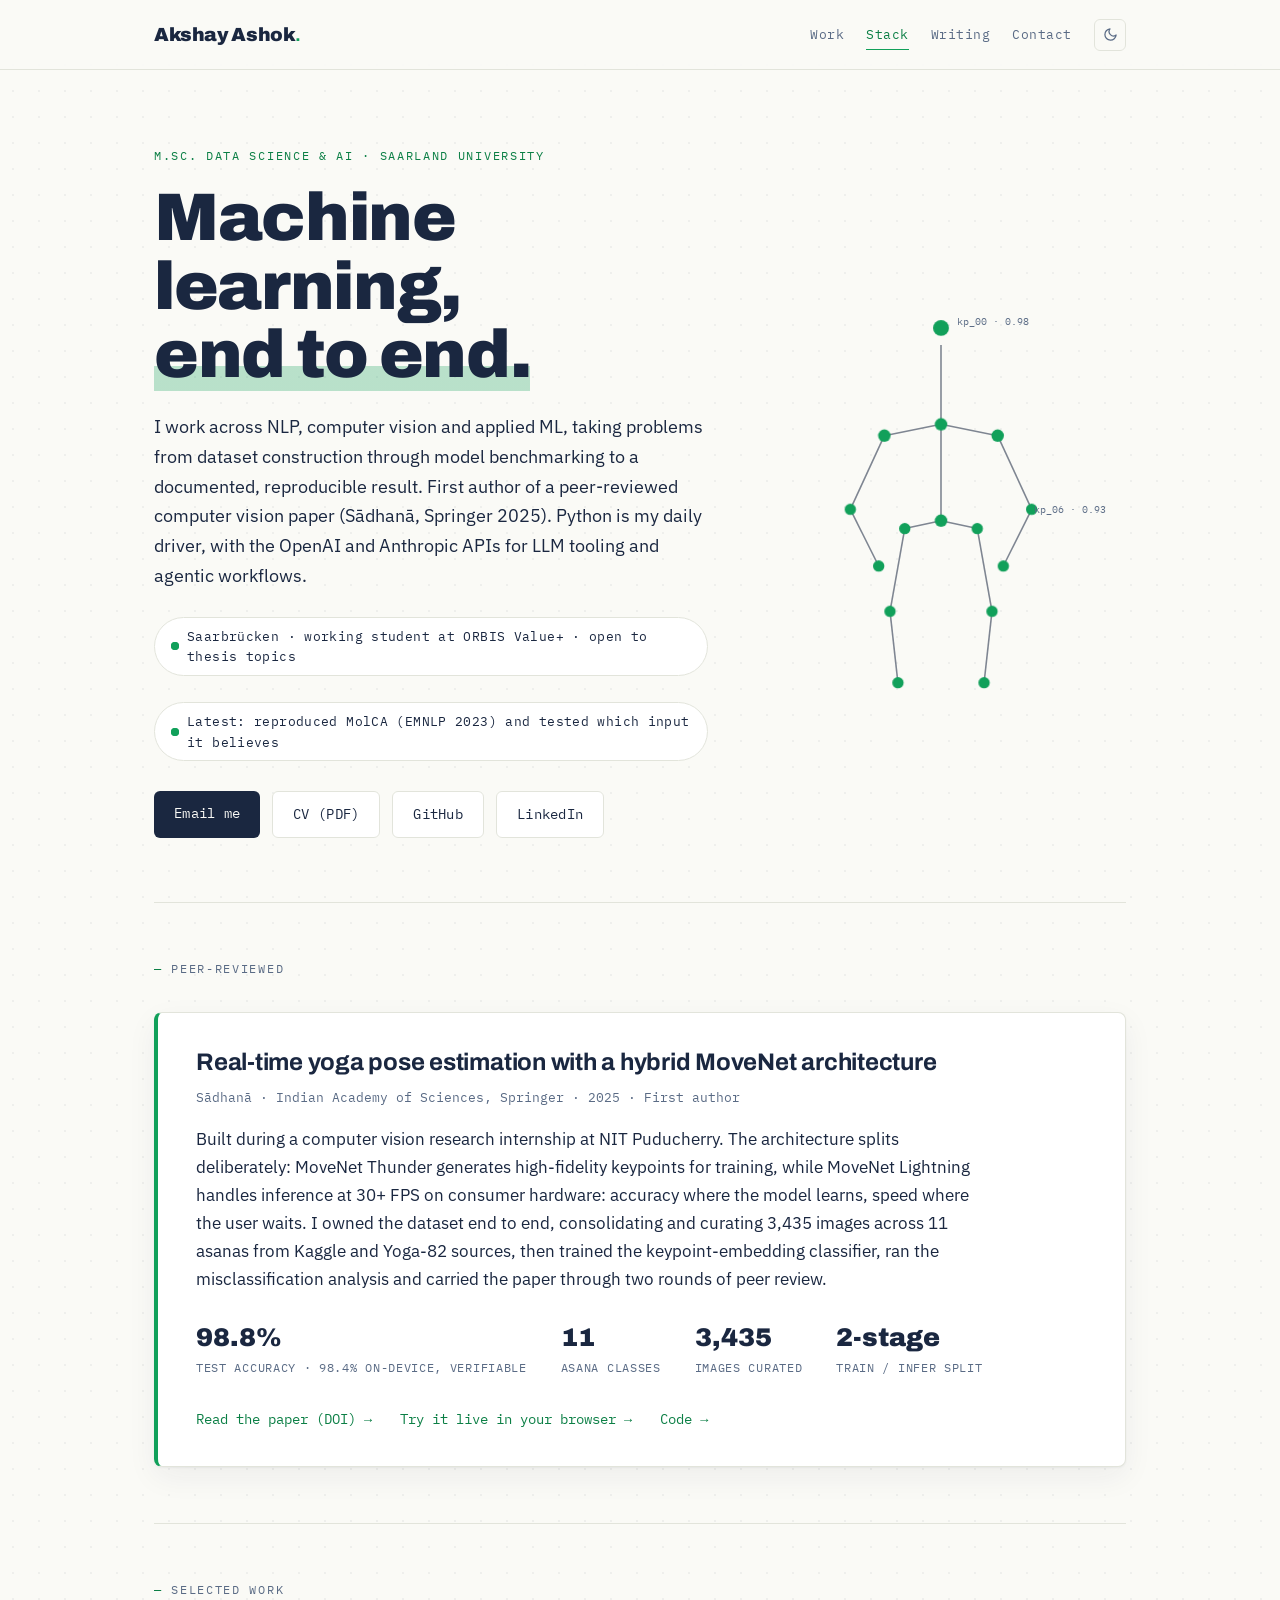
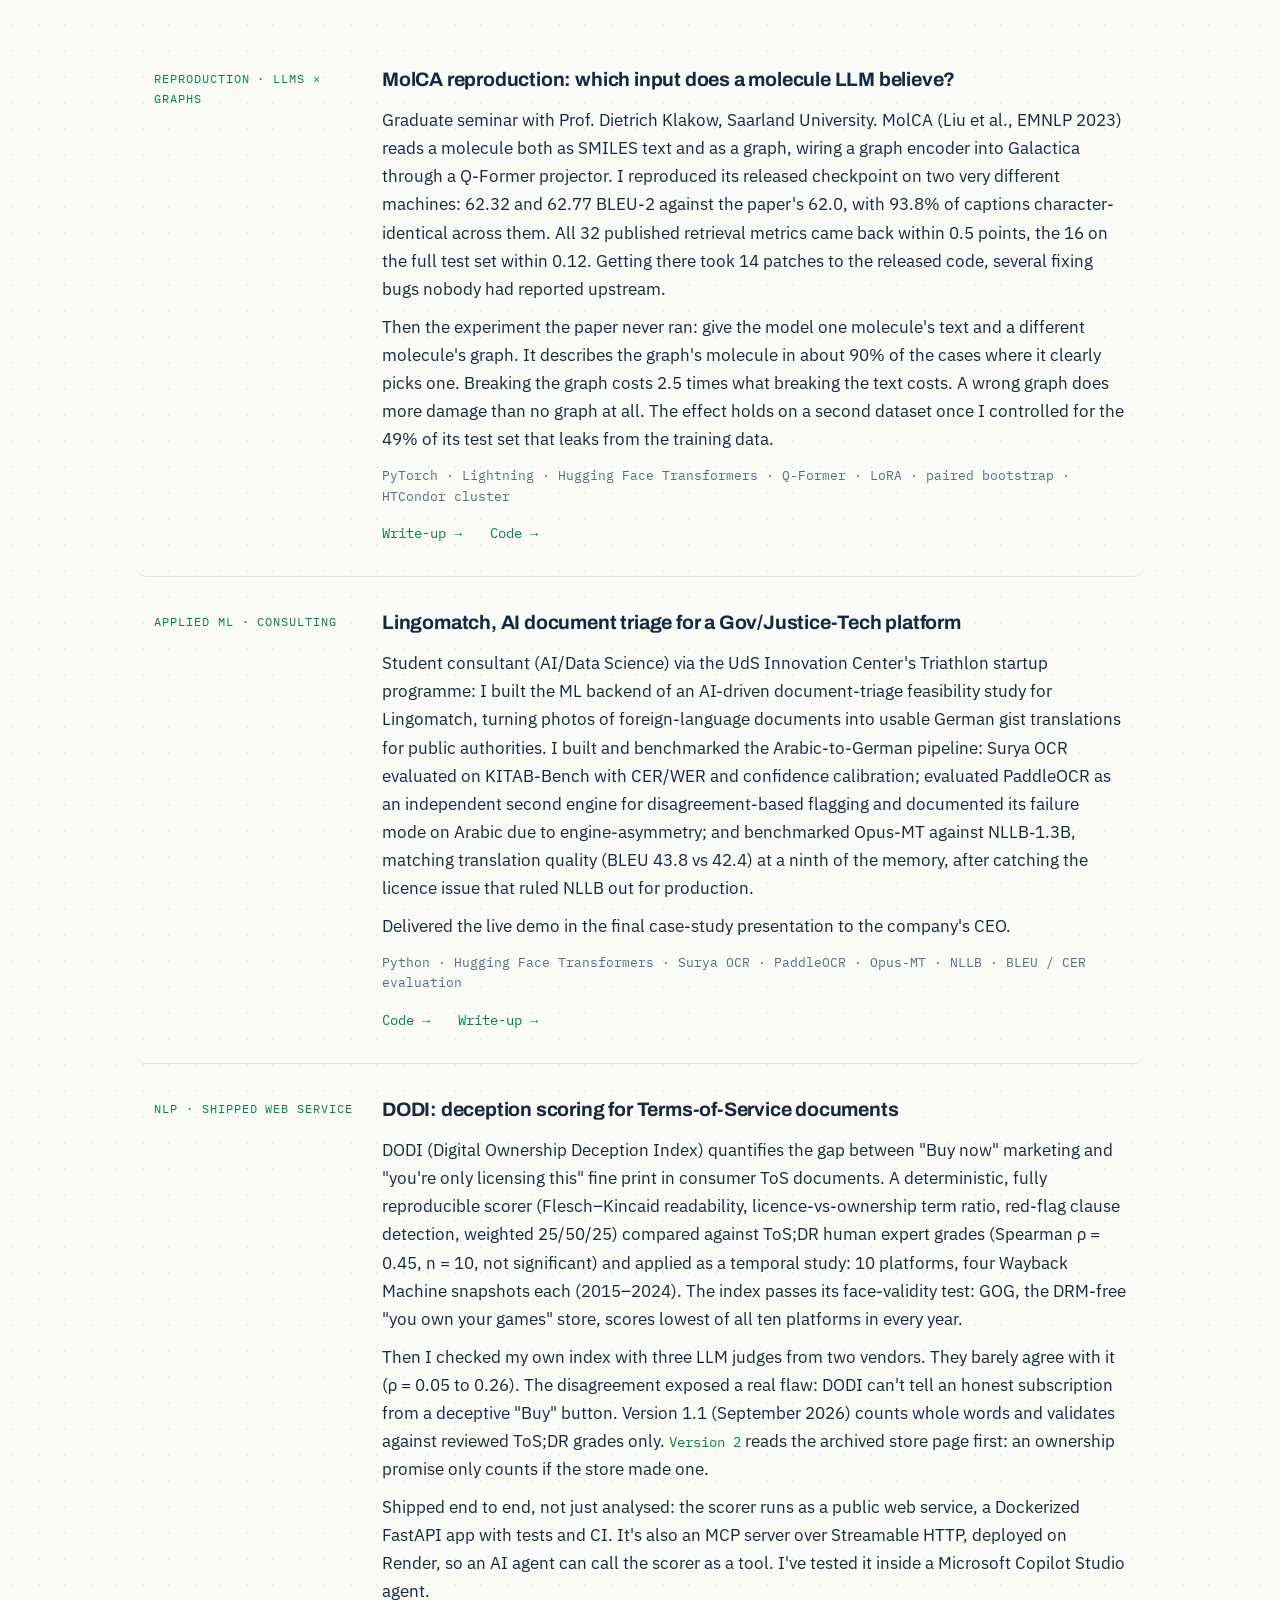
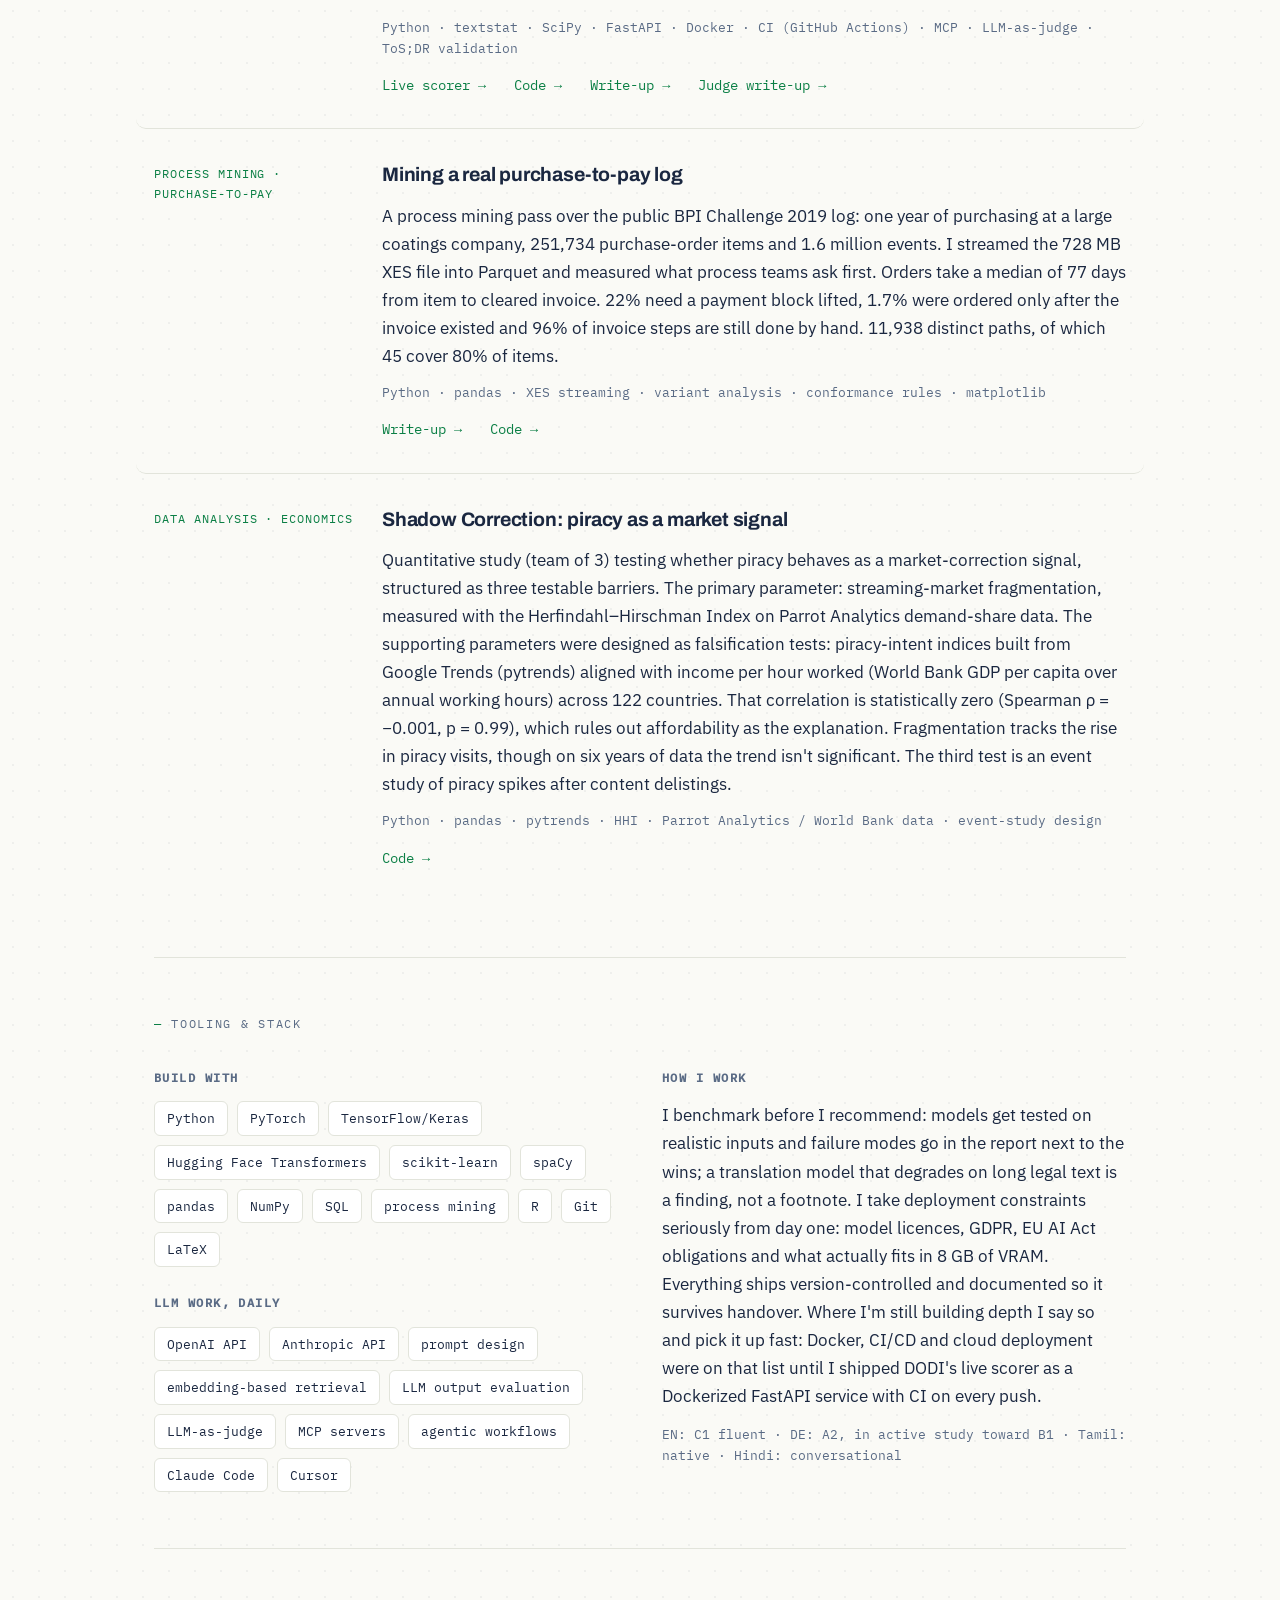
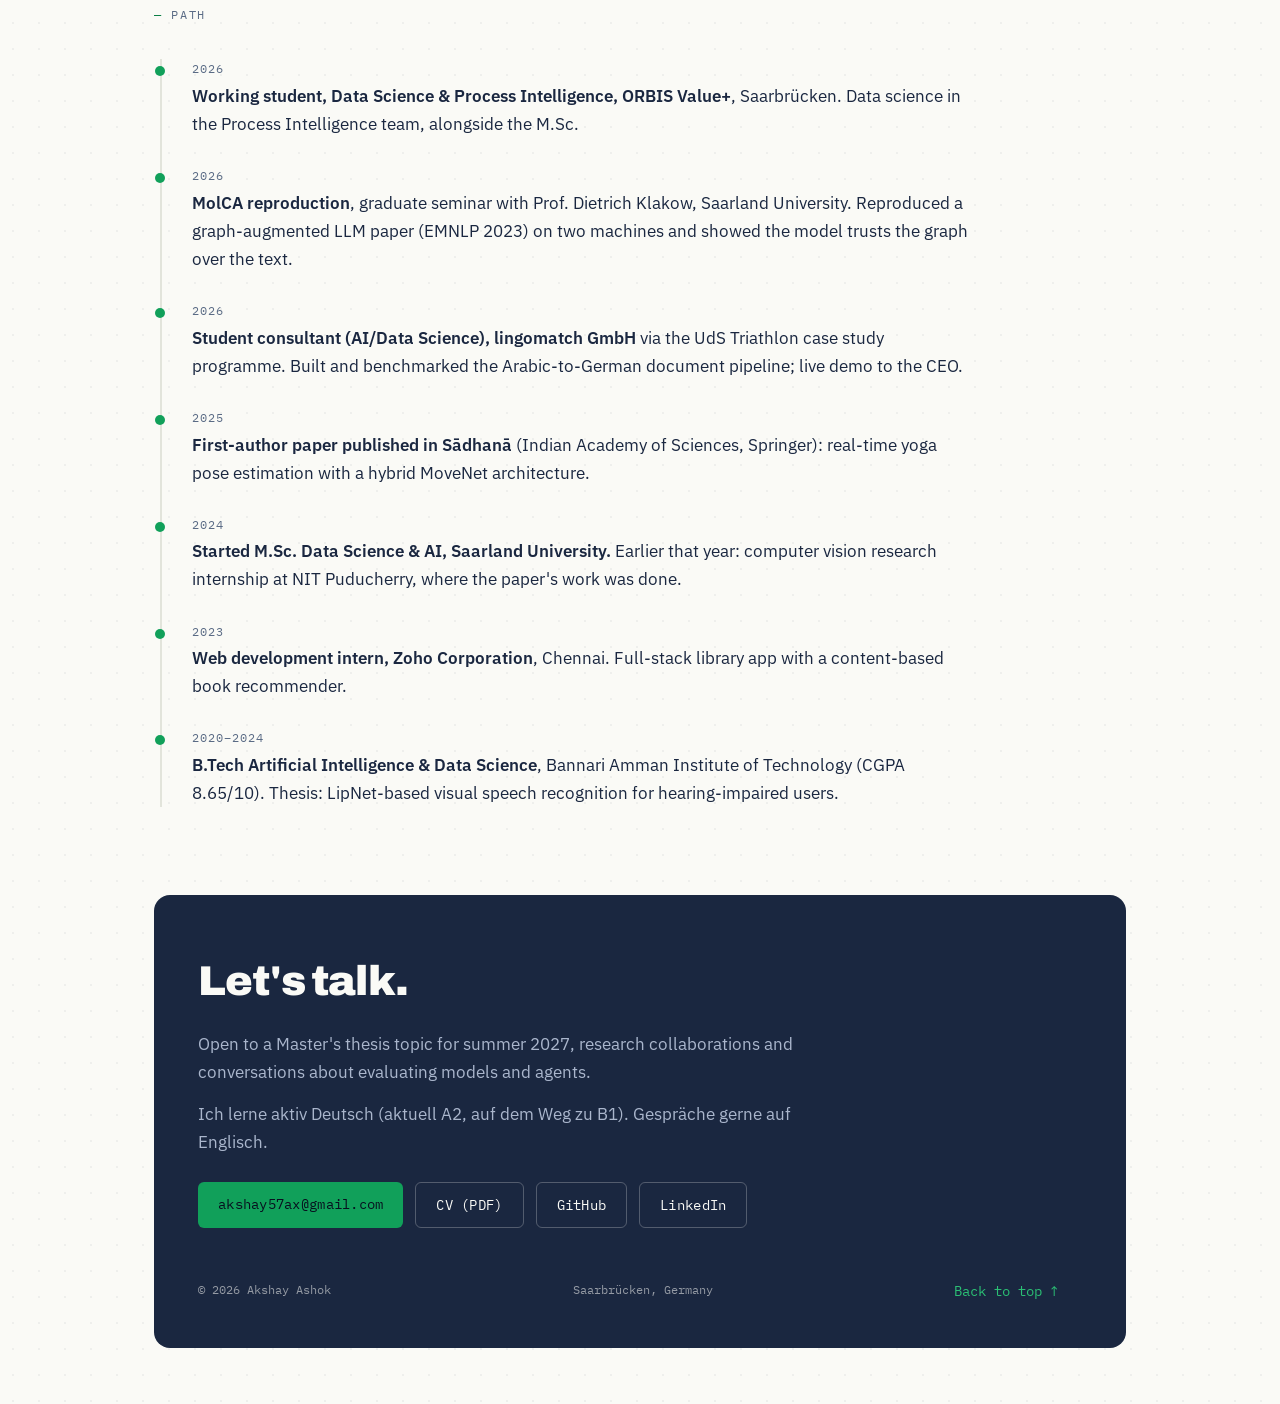
==== commit 19486808: "Self-host fonts, drop Google Fonts links" ====
--- a/index.html
+++ b/index.html
@@ -29,9 +29,9 @@
 <script type="application/ld+json">
 {"@context":"https://schema.org","@type":"Person","name":"Akshay Ashok","url":"https://axwolf13.github.io/","email":"mailto:akshay57ax@gmail.com","jobTitle":"Data Science & AI Master's student","worksFor":{"@type":"Organization","name":"ORBIS Value+"},"affiliation":{"@type":"CollegeOrUniversity","name":"Saarland University"},"alumniOf":{"@type":"CollegeOrUniversity","name":"Bannari Amman Institute of Technology"},"address":{"@type":"PostalAddress","addressLocality":"Saarbrücken","addressCountry":"DE"},"knowsLanguage":["en","de","ta","hi"],"knowsAbout":["Machine Learning","Natural Language Processing","Computer Vision","Data Science"],"sameAs":["https://github.com/Axwolf13","https://linkedin.com/in/akshay-a-ax13"]}
 </script>
-<link rel="preconnect" href="https://fonts.googleapis.com">
-<link rel="preconnect" href="https://fonts.gstatic.com" crossorigin>
-<link href="https://fonts.googleapis.com/css2?family=Archivo:wght@500;700;900&family=IBM+Plex+Sans:wght@400;500;600&family=IBM+Plex+Mono:wght@400;500&display=swap" rel="stylesheet">
+<link rel="preload" href="fonts/archivo-latin.woff2" as="font" type="font/woff2" crossorigin>
+<link rel="preload" href="fonts/ibm-plex-sans-latin.woff2" as="font" type="font/woff2" crossorigin>
+<link rel="preload" href="fonts/ibm-plex-mono-400-latin.woff2" as="font" type="font/woff2" crossorigin>
 <link rel="stylesheet" href="style.css">
 </head>
 <body>
--- a/style.css
+++ b/style.css
@@ -1,3 +1,16 @@
+/* Fonts are served from this site, so a visit makes no request to Google.
+   Subsets and unicode-ranges mirror what Google Fonts ships: the latin files always load,
+   the others only on pages that use their characters. Licences sit next to the files. */
+@font-face{font-family:'Archivo';font-style:normal;font-weight:700 900;font-stretch:100%;font-display:swap;src:url(fonts/archivo-latin.woff2) format('woff2');unicode-range:U+0000-00FF,U+0131,U+0152-0153,U+02BB-02BC,U+02C6,U+02DA,U+02DC,U+0304,U+0308,U+0329,U+2000-206F,U+20AC,U+2122,U+2191,U+2193,U+2212,U+2215,U+FEFF,U+FFFD}
+@font-face{font-family:'Archivo';font-style:normal;font-weight:700 900;font-stretch:100%;font-display:swap;src:url(fonts/archivo-latin-ext.woff2) format('woff2');unicode-range:U+0100-02BA,U+02BD-02C5,U+02C7-02CC,U+02CE-02D7,U+02DD-02FF,U+0304,U+0308,U+0329,U+1D00-1DBF,U+1E00-1E9F,U+1EF2-1EFF,U+2020,U+20A0-20AB,U+20AD-20C4,U+2113,U+2C60-2C7F,U+A720-A7FF}
+@font-face{font-family:'IBM Plex Sans';font-style:normal;font-weight:400 600;font-stretch:100%;font-display:swap;src:url(fonts/ibm-plex-sans-latin.woff2) format('woff2');unicode-range:U+0000-00FF,U+0131,U+0152-0153,U+02BB-02BC,U+02C6,U+02DA,U+02DC,U+0304,U+0308,U+0329,U+2000-206F,U+20AC,U+2122,U+2191,U+2193,U+2212,U+2215,U+FEFF,U+FFFD}
+@font-face{font-family:'IBM Plex Sans';font-style:normal;font-weight:400 600;font-stretch:100%;font-display:swap;src:url(fonts/ibm-plex-sans-latin-ext.woff2) format('woff2');unicode-range:U+0100-02BA,U+02BD-02C5,U+02C7-02CC,U+02CE-02D7,U+02DD-02FF,U+0304,U+0308,U+0329,U+1D00-1DBF,U+1E00-1E9F,U+1EF2-1EFF,U+2020,U+20A0-20AB,U+20AD-20C4,U+2113,U+2C60-2C7F,U+A720-A7FF}
+@font-face{font-family:'IBM Plex Sans';font-style:normal;font-weight:400 600;font-stretch:100%;font-display:swap;src:url(fonts/ibm-plex-sans-greek.woff2) format('woff2');unicode-range:U+0370-0377,U+037A-037F,U+0384-038A,U+038C,U+038E-03A1,U+03A3-03FF}
+@font-face{font-family:'IBM Plex Mono';font-style:normal;font-weight:400;font-display:swap;src:url(fonts/ibm-plex-mono-400-latin.woff2) format('woff2');unicode-range:U+0000-00FF,U+0131,U+0152-0153,U+02BB-02BC,U+02C6,U+02DA,U+02DC,U+0304,U+0308,U+0329,U+2000-206F,U+20AC,U+2122,U+2191,U+2193,U+2212,U+2215,U+FEFF,U+FFFD}
+@font-face{font-family:'IBM Plex Mono';font-style:normal;font-weight:400;font-display:swap;src:url(fonts/ibm-plex-mono-400-latin-ext.woff2) format('woff2');unicode-range:U+0100-02BA,U+02BD-02C5,U+02C7-02CC,U+02CE-02D7,U+02DD-02FF,U+0304,U+0308,U+0329,U+1D00-1DBF,U+1E00-1E9F,U+1EF2-1EFF,U+2020,U+20A0-20AB,U+20AD-20C4,U+2113,U+2C60-2C7F,U+A720-A7FF}
+@font-face{font-family:'IBM Plex Mono';font-style:normal;font-weight:500;font-display:swap;src:url(fonts/ibm-plex-mono-500-latin.woff2) format('woff2');unicode-range:U+0000-00FF,U+0131,U+0152-0153,U+02BB-02BC,U+02C6,U+02DA,U+02DC,U+0304,U+0308,U+0329,U+2000-206F,U+20AC,U+2122,U+2191,U+2193,U+2212,U+2215,U+FEFF,U+FFFD}
+@font-face{font-family:'IBM Plex Mono';font-style:normal;font-weight:500;font-display:swap;src:url(fonts/ibm-plex-mono-500-latin-ext.woff2) format('woff2');unicode-range:U+0100-02BA,U+02BD-02C5,U+02C7-02CC,U+02CE-02D7,U+02DD-02FF,U+0304,U+0308,U+0329,U+1D00-1DBF,U+1E00-1E9F,U+1EF2-1EFF,U+2020,U+20A0-20AB,U+20AD-20C4,U+2113,U+2C60-2C7F,U+A720-A7FF}
+
 :root{
   --paper:#FAFAF6;
   --ink:#1A2740;
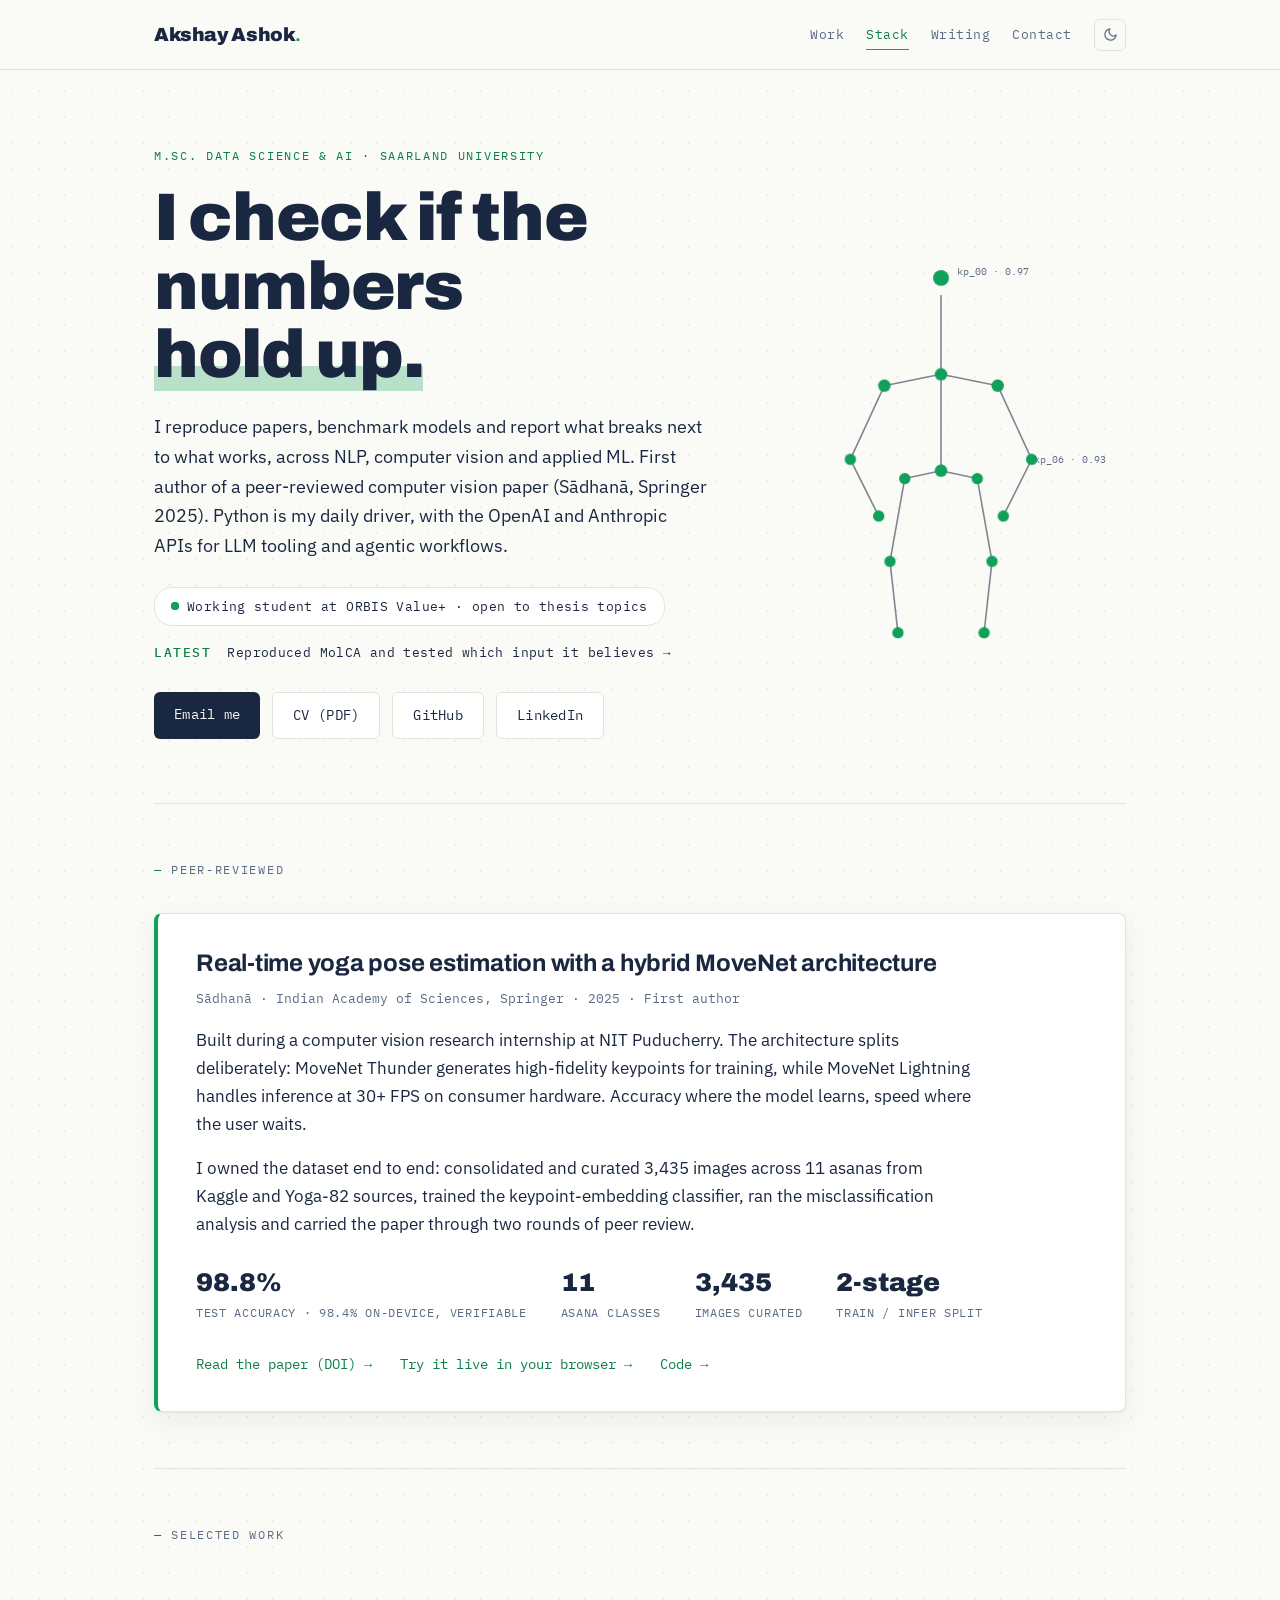
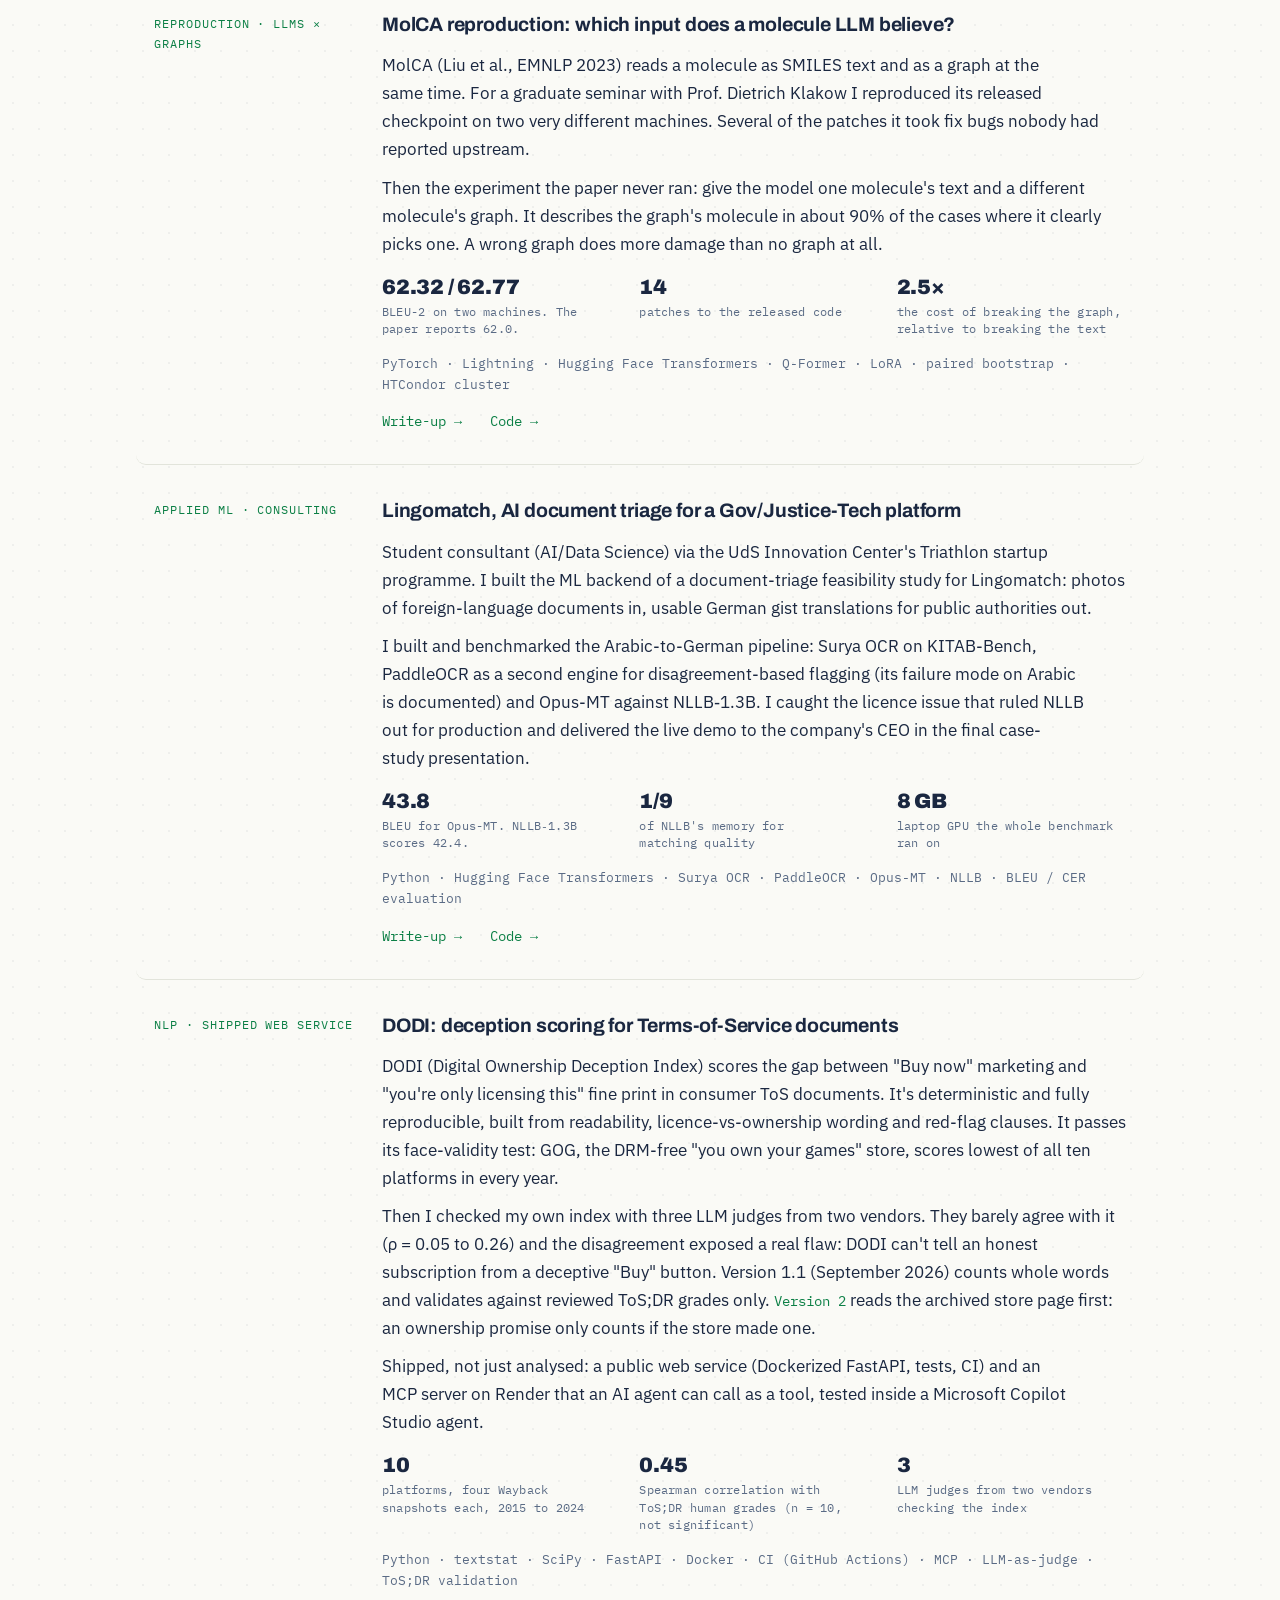
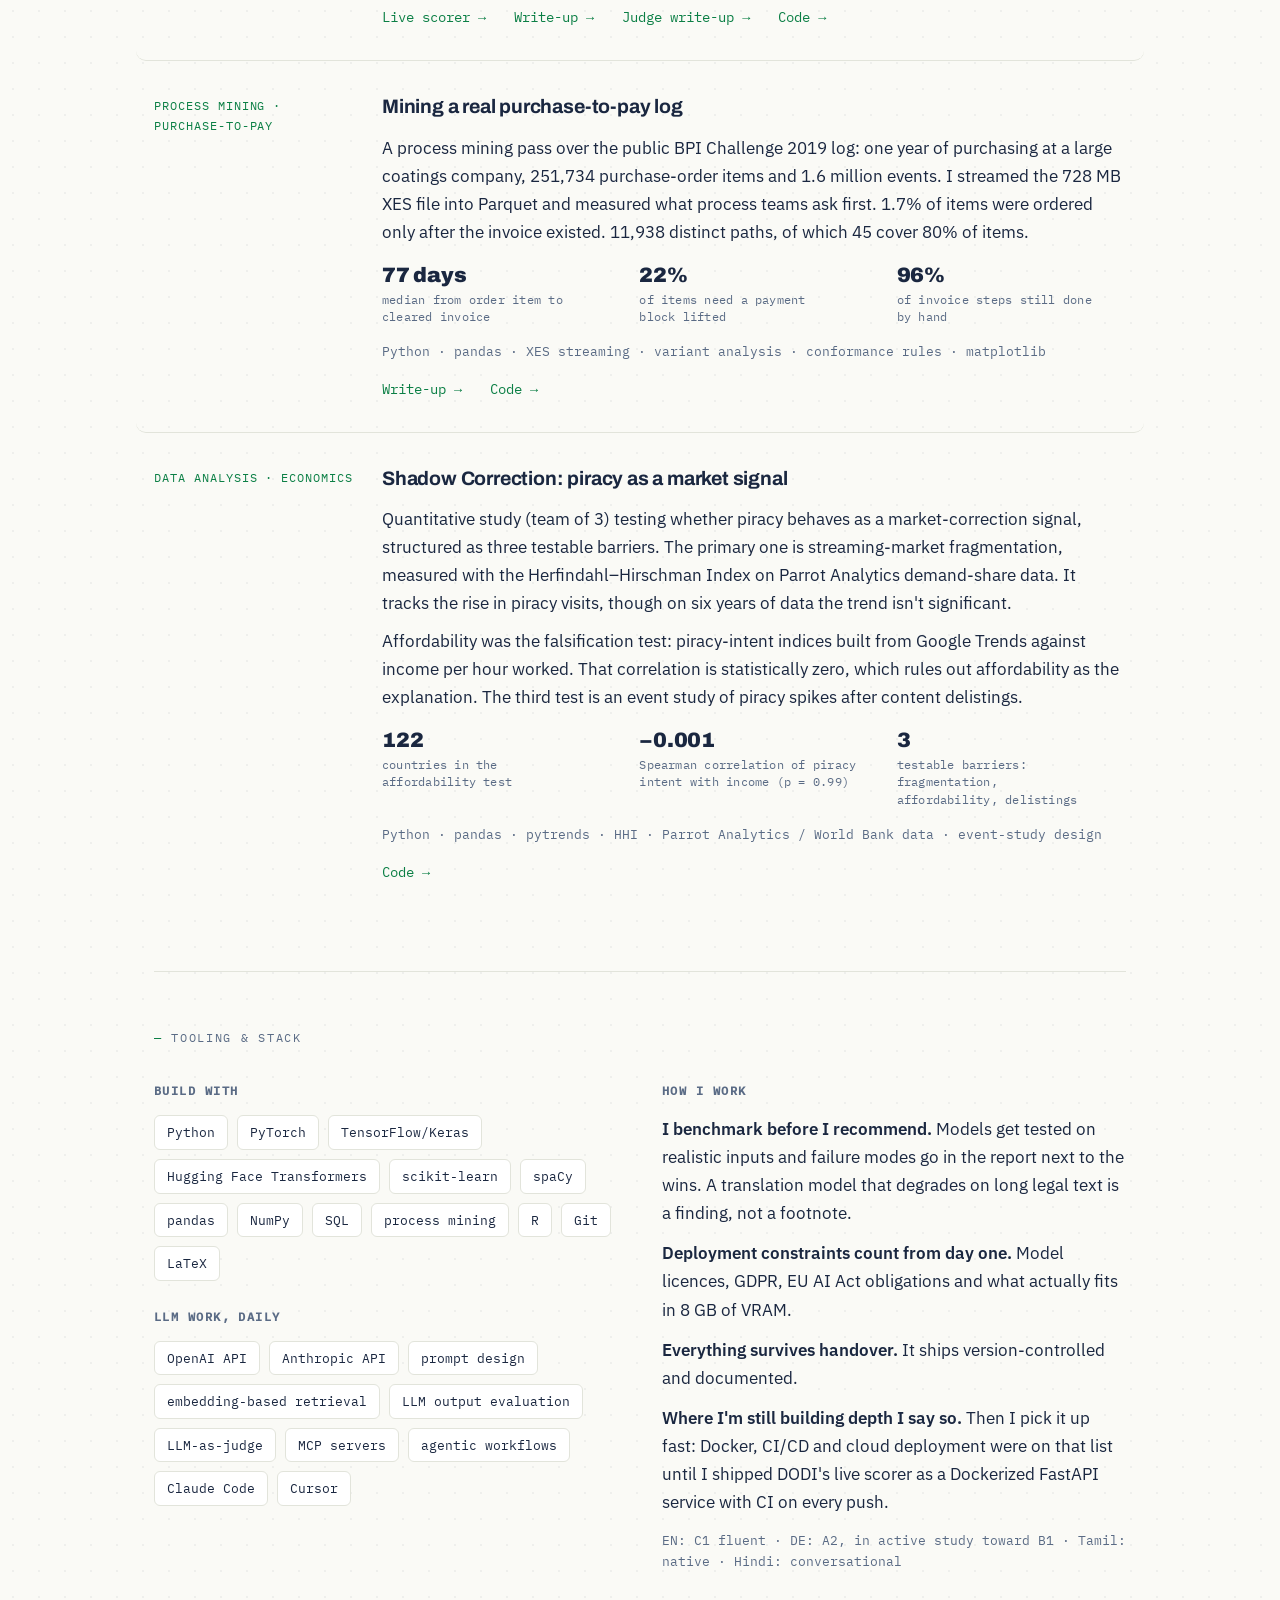
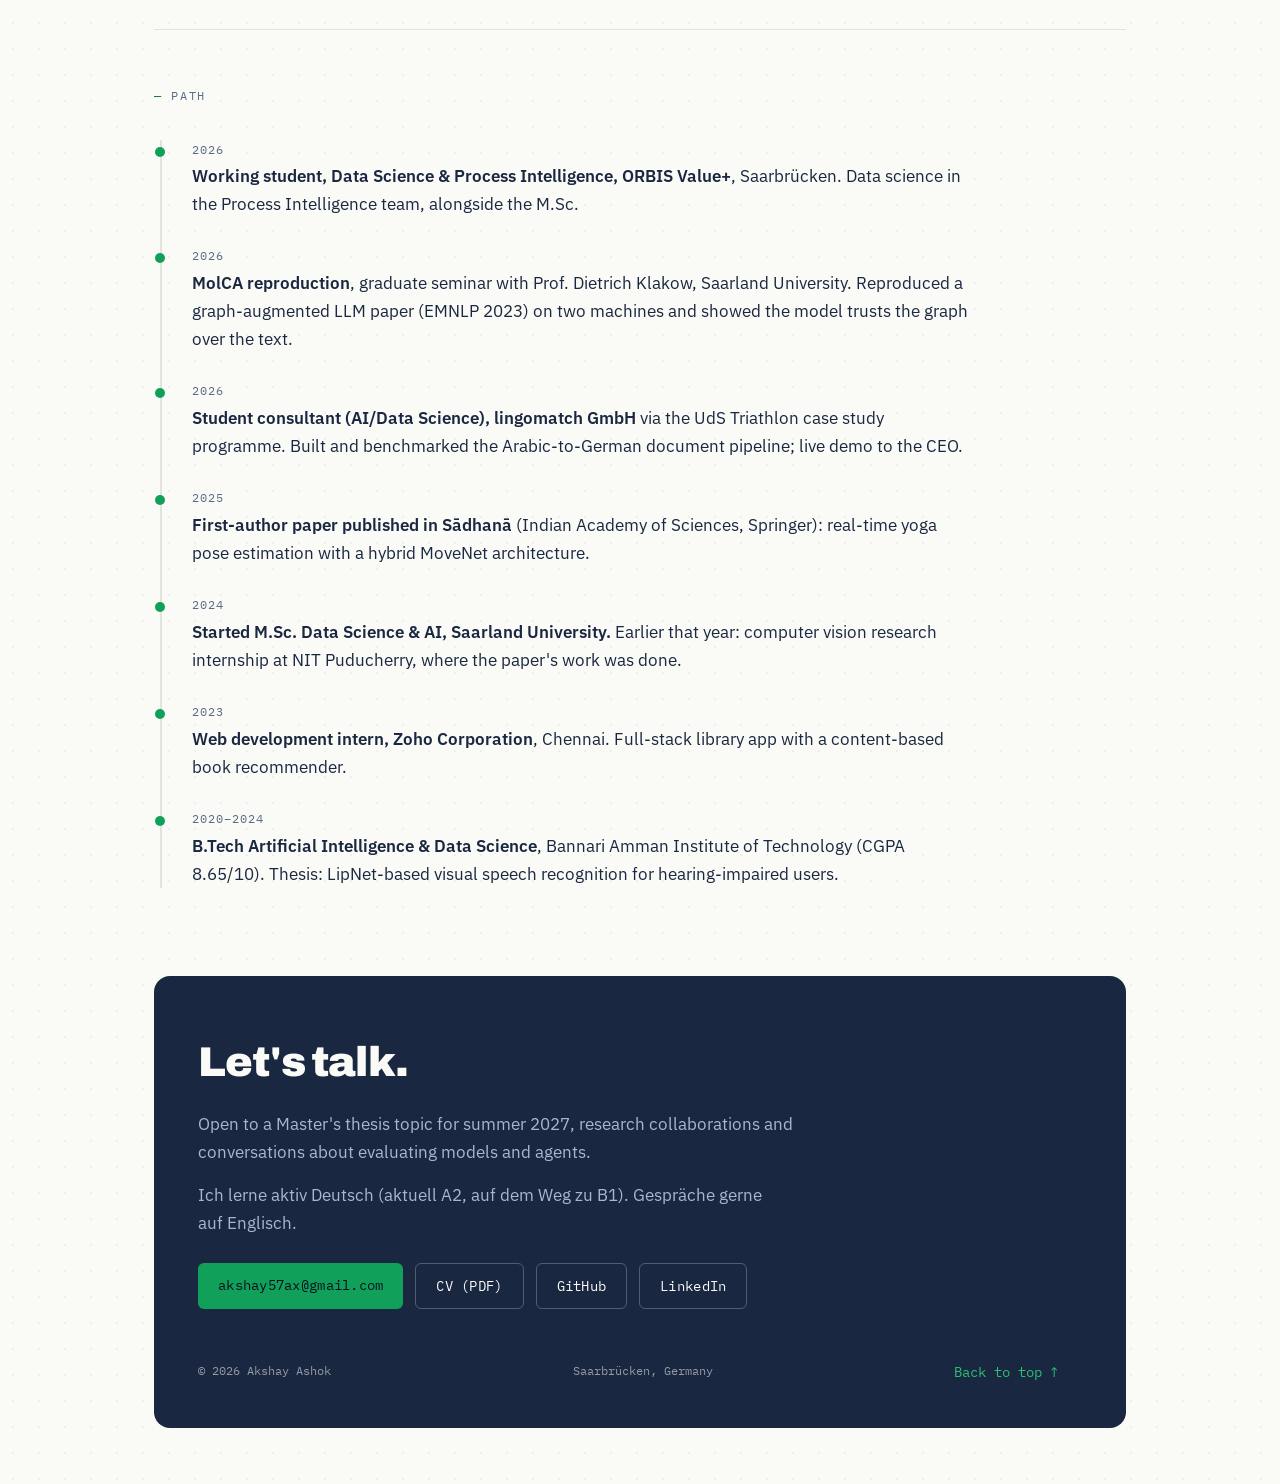
==== commit 1361d050: "Sharper headline, shorter project cards with key figures, On this page list for posts" ====
--- a/index.html
+++ b/index.html
@@ -58,10 +58,10 @@
     <div class="hero">
       <div>
         <div class="eyebrow">M.Sc. Data Science &amp; AI · Saarland University</div>
-        <h1>Machine learning, <span class="hl">end to end.</span></h1>
-        <p class="lede">I work across NLP, computer vision and applied ML, taking problems from dataset construction through model benchmarking to a documented, reproducible result. First author of a peer-reviewed computer vision paper (Sādhanā, Springer 2025). Python is my daily driver, with the OpenAI and Anthropic APIs for LLM tooling and agentic workflows.</p>
-        <span class="badge"><span class="dot" aria-hidden="true"></span>Saarbrücken · working student at ORBIS Value+ · open to thesis topics</span>
-        <span class="badge"><span class="dot" aria-hidden="true"></span>Latest: reproduced MolCA (EMNLP 2023) and tested which input it believes</span>
+        <h1>I check if the numbers <span class="hl">hold up.</span></h1>
+        <p class="lede">I reproduce papers, benchmark models and report what breaks next to what works, across NLP, computer vision and applied ML. First author of a peer-reviewed computer vision paper (Sādhanā, Springer 2025). Python is my daily driver, with the OpenAI and Anthropic APIs for LLM tooling and agentic workflows.</p>
+        <span class="badge"><span class="dot" aria-hidden="true"></span>Working student at ORBIS Value+ · open to thesis topics</span>
+        <a class="latest" href="writing/molca/"><b>Latest</b> Reproduced MolCA and tested which input it believes <span aria-hidden="true">→</span></a>
         <div class="cta-row">
           <a class="btn btn-primary" href="mailto:akshay57ax@gmail.com">Email me</a>
           <a class="btn btn-ghost" href="Akshay_Ashok_CV.pdf" target="_blank" rel="noopener">CV (PDF)</a>
@@ -112,7 +112,8 @@
       <div class="pub">
         <h3>Real-time yoga pose estimation with a hybrid MoveNet architecture</h3>
         <div class="venue">Sādhanā · Indian Academy of Sciences, Springer · 2025 · First author</div>
-        <p>Built during a computer vision research internship at NIT Puducherry. The architecture splits deliberately: MoveNet Thunder generates high-fidelity keypoints for training, while MoveNet Lightning handles inference at 30+ FPS on consumer hardware: accuracy where the model learns, speed where the user waits. I owned the dataset end to end, consolidating and curating 3,435 images across 11 asanas from Kaggle and Yoga-82 sources, then trained the keypoint-embedding classifier, ran the misclassification analysis and carried the paper through two rounds of peer review.</p>
+        <p>Built during a computer vision research internship at NIT Puducherry. The architecture splits deliberately: MoveNet Thunder generates high-fidelity keypoints for training, while MoveNet Lightning handles inference at 30+ FPS on consumer hardware. Accuracy where the model learns, speed where the user waits.</p>
+        <p>I owned the dataset end to end: consolidated and curated 3,435 images across 11 asanas from Kaggle and Yoga-82 sources, trained the keypoint-embedding classifier, ran the misclassification analysis and carried the paper through two rounds of peer review.</p>
         <div class="stats">
           <div class="stat"><div class="n">98.8%</div><div class="l">test accuracy · 98.4% on-device, verifiable</div></div>
           <div class="stat"><div class="n">11</div><div class="l">asana classes</div></div>
@@ -134,8 +135,13 @@
         <div class="tag">Reproduction · LLMs × Graphs</div>
         <div>
           <h3>MolCA reproduction: which input does a molecule LLM believe?</h3>
-          <p>Graduate seminar with Prof. Dietrich Klakow, Saarland University. MolCA (Liu et al., EMNLP 2023) reads a molecule both as SMILES text and as a graph, wiring a graph encoder into Galactica through a Q-Former projector. I reproduced its released checkpoint on two very different machines: 62.32 and 62.77 BLEU-2 against the paper's 62.0, with 93.8% of captions character-identical across them. All 32 published retrieval metrics came back within 0.5 points, the 16 on the full test set within 0.12. Getting there took 14 patches to the released code, several fixing bugs nobody had reported upstream.</p>
-          <p>Then the experiment the paper never ran: give the model one molecule's text and a different molecule's graph. It describes the graph's molecule in about 90% of the cases where it clearly picks one. Breaking the graph costs 2.5 times what breaking the text costs. A wrong graph does more damage than no graph at all. The effect holds on a second dataset once I controlled for the 49% of its test set that leaks from the training data.</p>
+          <p>MolCA (Liu et al., EMNLP 2023) reads a molecule as SMILES text and as a graph at the same time. For a graduate seminar with Prof. Dietrich Klakow I reproduced its released checkpoint on two very different machines. Several of the patches it took fix bugs nobody had reported upstream.</p>
+          <p>Then the experiment the paper never ran: give the model one molecule's text and a different molecule's graph. It describes the graph's molecule in about 90% of the cases where it clearly picks one. A wrong graph does more damage than no graph at all.</p>
+          <ul class="figs">
+            <li><b>62.32 / 62.77</b> BLEU-2 on two machines. The paper reports 62.0.</li>
+            <li><b>14</b> patches to the released code</li>
+            <li><b>2.5×</b> the cost of breaking the graph, relative to breaking the text</li>
+          </ul>
           <div class="stack">PyTorch · Lightning · Hugging Face Transformers · Q-Former · LoRA · paired bootstrap · HTCondor cluster</div>
           <div class="links">
             <a class="textlink" href="writing/molca/">Write-up →</a>
@@ -148,12 +154,17 @@
         <div class="tag">Applied ML · Consulting</div>
         <div>
           <h3>Lingomatch, AI document triage for a Gov/Justice-Tech platform</h3>
-          <p>Student consultant (AI/Data Science) via the UdS Innovation Center's Triathlon startup programme: I built the ML backend of an AI-driven document-triage feasibility study for Lingomatch, turning photos of foreign-language documents into usable German gist translations for public authorities. I built and benchmarked the Arabic-to-German pipeline: Surya OCR evaluated on KITAB-Bench with CER/WER and confidence calibration; evaluated PaddleOCR as an independent second engine for disagreement-based flagging and documented its failure mode on Arabic due to engine-asymmetry; and benchmarked Opus-MT against NLLB&#8209;1.3B, matching translation quality (BLEU 43.8 vs 42.4) at a ninth of the memory, after catching the licence issue that ruled NLLB out for production.</p>
-          <p>Delivered the live demo in the final case-study presentation to the company's CEO.</p>
+          <p>Student consultant (AI/Data Science) via the UdS Innovation Center's Triathlon startup programme. I built the ML backend of a document-triage feasibility study for Lingomatch: photos of foreign-language documents in, usable German gist translations for public authorities out.</p>
+          <p>I built and benchmarked the Arabic-to-German pipeline: Surya OCR on KITAB-Bench, PaddleOCR as a second engine for disagreement-based flagging (its failure mode on Arabic is documented) and Opus-MT against NLLB&#8209;1.3B. I caught the licence issue that ruled NLLB out for production and delivered the live demo to the company's CEO in the final case-study presentation.</p>
+          <ul class="figs">
+            <li><b>43.8</b> BLEU for Opus-MT. NLLB&#8209;1.3B scores 42.4.</li>
+            <li><b>1/9</b> of NLLB's memory for matching quality</li>
+            <li><b>8&nbsp;GB</b> laptop GPU the whole benchmark ran on</li>
+          </ul>
           <div class="stack">Python · Hugging Face Transformers · Surya OCR · PaddleOCR · Opus-MT · NLLB · BLEU / CER evaluation</div>
           <div class="links">
+            <a class="textlink" href="writing/arabic-ocr-benchmarks/">Write-up →</a>
             <a class="textlink" href="https://github.com/Axwolf13/arabic-doc-triage-research" target="_blank" rel="noopener">Code →</a>
-            <a class="textlink" href="writing/arabic-ocr-benchmarks/">Write-up →</a>
           </div>
         </div>
       </div>
@@ -162,15 +173,20 @@
         <div class="tag">NLP · Shipped web service</div>
         <div>
           <h3>DODI: deception scoring for Terms-of-Service documents</h3>
-          <p>DODI (Digital Ownership Deception Index) quantifies the gap between "Buy now" marketing and "you're only licensing this" fine print in consumer ToS documents. A deterministic, fully reproducible scorer (Flesch–Kincaid readability, licence-vs-ownership term ratio, red-flag clause detection, weighted 25/50/25) compared against ToS;DR human expert grades (Spearman ρ = 0.45, n = 10, not significant) and applied as a temporal study: 10 platforms, four Wayback Machine snapshots each (2015–2024). The index passes its face-validity test: GOG, the DRM-free "you own your games" store, scores lowest of all ten platforms in every year.</p>
-          <p>Then I checked my own index with three LLM judges from two vendors. They barely agree with it (ρ = 0.05 to 0.26). The disagreement exposed a real flaw: DODI can't tell an honest subscription from a deceptive "Buy" button. Version 1.1 (September 2026) counts whole words and validates against reviewed ToS;DR grades only. <a class="textlink" href="writing/dodi-v2/">Version 2</a> reads the archived store page first: an ownership promise only counts if the store made one.</p>
-          <p>Shipped end to end, not just analysed: the scorer runs as a public web service, a Dockerized FastAPI app with tests and CI. It's also an MCP server over Streamable HTTP, deployed on Render, so an AI agent can call the scorer as a tool. I've tested it inside a Microsoft Copilot Studio agent.</p>
+          <p>DODI (Digital Ownership Deception Index) scores the gap between "Buy now" marketing and "you're only licensing this" fine print in consumer ToS documents. It's deterministic and fully reproducible, built from readability, licence-vs-ownership wording and red-flag clauses. It passes its face-validity test: GOG, the DRM-free "you own your games" store, scores lowest of all ten platforms in every year.</p>
+          <p>Then I checked my own index with three LLM judges from two vendors. They barely agree with it (ρ = 0.05 to 0.26) and the disagreement exposed a real flaw: DODI can't tell an honest subscription from a deceptive "Buy" button. Version 1.1 (September 2026) counts whole words and validates against reviewed ToS;DR grades only. <a class="textlink" href="writing/dodi-v2/">Version 2</a> reads the archived store page first: an ownership promise only counts if the store made one.</p>
+          <p>Shipped, not just analysed: a public web service (Dockerized FastAPI, tests, CI) and an MCP server on Render that an AI agent can call as a tool, tested inside a Microsoft Copilot Studio agent.</p>
+          <ul class="figs">
+            <li><b>10</b> platforms, four Wayback snapshots each, 2015 to 2024</li>
+            <li><b>0.45</b> Spearman correlation with ToS;DR human grades (n = 10, not significant)</li>
+            <li><b>3</b> LLM judges from two vendors checking the index</li>
+          </ul>
           <div class="stack">Python · textstat · SciPy · FastAPI · Docker · CI (GitHub Actions) · MCP · LLM-as-judge · ToS;DR validation</div>
           <div class="links">
             <a class="textlink" href="https://dodi-web.onrender.com/" target="_blank" rel="noopener">Live scorer →</a>
-            <a class="textlink" href="https://github.com/Axwolf13/dodi-analysis" target="_blank" rel="noopener">Code →</a>
             <a class="textlink" href="writing/dodi/">Write-up →</a>
             <a class="textlink" href="writing/llm-judge/">Judge write-up →</a>
+            <a class="textlink" href="https://github.com/Axwolf13/dodi-analysis" target="_blank" rel="noopener">Code →</a>
           </div>
         </div>
       </div>
@@ -179,7 +195,12 @@
         <div class="tag">Process mining · Purchase-to-pay</div>
         <div>
           <h3>Mining a real purchase-to-pay log</h3>
-          <p>A process mining pass over the public BPI Challenge 2019 log: one year of purchasing at a large coatings company, 251,734 purchase-order items and 1.6 million events. I streamed the 728&nbsp;MB XES file into Parquet and measured what process teams ask first. Orders take a median of 77 days from item to cleared invoice. 22% need a payment block lifted, 1.7% were ordered only after the invoice existed and 96% of invoice steps are still done by hand. 11,938 distinct paths, of which 45 cover 80% of items.</p>
+          <p>A process mining pass over the public BPI Challenge 2019 log: one year of purchasing at a large coatings company, 251,734 purchase-order items and 1.6 million events. I streamed the 728&nbsp;MB XES file into Parquet and measured what process teams ask first. 1.7% of items were ordered only after the invoice existed. 11,938 distinct paths, of which 45 cover 80% of items.</p>
+          <ul class="figs">
+            <li><b>77 days</b> median from order item to cleared invoice</li>
+            <li><b>22%</b> of items need a payment block lifted</li>
+            <li><b>96%</b> of invoice steps still done by hand</li>
+          </ul>
           <div class="stack">Python · pandas · XES streaming · variant analysis · conformance rules · matplotlib</div>
           <div class="links">
             <a class="textlink" href="writing/purchase-to-pay/">Write-up →</a>
@@ -192,7 +213,13 @@
         <div class="tag">Data analysis · Economics</div>
         <div>
           <h3>Shadow Correction: piracy as a market signal</h3>
-          <p>Quantitative study (team of 3) testing whether piracy behaves as a market-correction signal, structured as three testable barriers. The primary parameter: streaming-market fragmentation, measured with the Herfindahl–Hirschman Index on Parrot Analytics demand-share data. The supporting parameters were designed as falsification tests: piracy-intent indices built from Google Trends (pytrends) aligned with income per hour worked (World Bank GDP per capita over annual working hours) across 122 countries. That correlation is statistically zero (Spearman ρ = −0.001, p = 0.99), which rules out affordability as the explanation. Fragmentation tracks the rise in piracy visits, though on six years of data the trend isn't significant. The third test is an event study of piracy spikes after content delistings.</p>
+          <p>Quantitative study (team of 3) testing whether piracy behaves as a market-correction signal, structured as three testable barriers. The primary one is streaming-market fragmentation, measured with the Herfindahl–Hirschman Index on Parrot Analytics demand-share data. It tracks the rise in piracy visits, though on six years of data the trend isn't significant.</p>
+          <p>Affordability was the falsification test: piracy-intent indices built from Google Trends against income per hour worked. That correlation is statistically zero, which rules out affordability as the explanation. The third test is an event study of piracy spikes after content delistings.</p>
+          <ul class="figs">
+            <li><b>122</b> countries in the affordability test</li>
+            <li><b>−0.001</b> Spearman correlation of piracy intent with income (p = 0.99)</li>
+            <li><b>3</b> testable barriers: fragmentation, affordability, delistings</li>
+          </ul>
           <div class="stack">Python · pandas · pytrends · HHI · Parrot Analytics / World Bank data · event-study design</div>
           <div class="links">
             <a class="textlink" href="https://github.com/Axwolf13/Shadow-Correction-DaS-Project" target="_blank" rel="noopener">Code →</a>
@@ -222,7 +249,12 @@
         </div>
         <div>
           <h3>How I work</h3>
-          <p>I benchmark before I recommend: models get tested on realistic inputs and failure modes go in the report next to the wins; a translation model that degrades on long legal text is a finding, not a footnote. I take deployment constraints seriously from day one: model licences, GDPR, EU AI Act obligations and what actually fits in 8&nbsp;GB of VRAM. Everything ships version-controlled and documented so it survives handover. Where I'm still building depth I say so and pick it up fast: Docker, CI/CD and cloud deployment were on that list until I shipped DODI's live scorer as a Dockerized FastAPI service with CI on every push.</p>
+          <ul class="how">
+            <li><b>I benchmark before I recommend.</b> Models get tested on realistic inputs and failure modes go in the report next to the wins. A translation model that degrades on long legal text is a finding, not a footnote.</li>
+            <li><b>Deployment constraints count from day one.</b> Model licences, GDPR, EU AI Act obligations and what actually fits in 8&nbsp;GB of VRAM.</li>
+            <li><b>Everything survives handover.</b> It ships version-controlled and documented.</li>
+            <li><b>Where I'm still building depth I say so.</b> Then I pick it up fast: Docker, CI/CD and cloud deployment were on that list until I shipped DODI's live scorer as a Dockerized FastAPI service with CI on every push.</li>
+          </ul>
           <div class="lang">EN: C1 fluent · DE: A2, in active study toward B1 · Tamil: native · Hindi: conversational</div>
         </div>
       </div>
--- a/style.css
+++ b/style.css
@@ -33,6 +33,7 @@
 }
 *{box-sizing:border-box;margin:0;padding:0}
 h1,h2,h3{text-wrap:balance}
+p,li{text-wrap:pretty}
 body{
   background:var(--paper);
   background-image:radial-gradient(rgba(26,39,64,.05) 1px,transparent 1px);
@@ -129,9 +130,17 @@
   display:inline-flex;align-items:center;gap:8px;margin-top:26px;
   font-family:'IBM Plex Mono',monospace;font-size:12.5px;letter-spacing:.03em;
   color:var(--ink);background:var(--card);border:1px solid var(--hairline);
-  border-radius:999px;padding:8px 16px;
+  border-radius:18px;padding:8px 16px; /* a full pill on one line, a tidy box when it wraps on phones */
 }
 .badge .dot{width:8px;height:8px;border-radius:50%;background:var(--accent);flex:none;position:relative}
+.latest{
+  display:block;margin-top:16px;
+  font-family:'IBM Plex Mono',monospace;font-size:12.5px;letter-spacing:.03em;
+  color:var(--ink);text-decoration:none;
+  transition:color .15s ease;
+}
+.latest b{font-weight:500;color:var(--accent-ink);text-transform:uppercase;letter-spacing:.12em;margin-right:8px}
+.latest:hover,.latest:focus-visible{color:var(--accent-ink)}
 .cta-row{margin-top:30px;display:flex;flex-wrap:wrap;gap:12px}
 .btn{
   font-family:'IBM Plex Mono',monospace;font-size:13.5px;text-decoration:none;
@@ -174,12 +183,13 @@
   html{scroll-behavior:smooth}
   .reveal{opacity:0;transform:translateY(16px);transition:opacity .55s ease,transform .55s ease}
   .reveal.in{opacity:1;transform:none}
-  .hero .eyebrow,.hero h1,.hero .lede,.hero .badge,.hero .cta-row{
+  .hero .eyebrow,.hero h1,.hero .lede,.hero .badge,.hero .latest,.hero .cta-row{
     opacity:0;transform:translateY(12px);animation:rise .6s ease forwards;
   }
   .hero h1{animation-delay:.08s}
   .hero .lede{animation-delay:.16s}
   .hero .badge{animation-delay:.24s}
+  .hero .latest{animation-delay:.28s}
   .hero .cta-row{animation-delay:.32s}
   .badge .dot::after{
     content:"";position:absolute;inset:0;border-radius:50%;
@@ -251,6 +261,11 @@
   border-radius:8px;padding:18px 22px;margin-top:22px;
 }
 .article .backlink{margin-top:44px}
+.article h2{scroll-margin-top:84px}
+.toc{margin-top:22px;font-size:.92rem}
+.toc summary{cursor:pointer;font-family:'IBM Plex Mono',monospace;font-size:12.5px;color:var(--accent-ink)}
+.toc ol{margin-top:8px}
+.toc li{margin-top:5px}
 
 /* charts (colors validated: light #11A05A/#838EA2 on paper, dark #24AC68/#63738E) */
 :root{--chart-accent:#11A05A;--chart-muted:#838EA2;--chart-hover:rgba(26,39,64,.045)}
@@ -337,7 +352,11 @@
 .proj .tag{font-family:'IBM Plex Mono',monospace;font-size:12px;letter-spacing:.08em;text-transform:uppercase;color:var(--accent-ink);padding-top:5px}
 .proj h3{font-family:'Archivo',sans-serif;font-weight:700;font-size:1.22rem;letter-spacing:-.01em}
 .proj p{margin-top:10px;color:var(--ink);max-width:44em}
-.proj .stack{font-family:'IBM Plex Mono',monospace;font-size:12.5px;color:var(--muted);margin-top:12px}
+/* three key figures per project, a smaller echo of the paper card's stats */
+.figs{list-style:none;display:grid;grid-template-columns:repeat(3,1fr);gap:14px 28px;margin-top:18px;max-width:44em}
+.figs li{font-family:'IBM Plex Mono',monospace;font-size:11.5px;line-height:1.5;letter-spacing:.02em;color:var(--muted)}
+.figs b{display:block;margin-bottom:3px;font-family:'Archivo',sans-serif;font-weight:900;font-size:1.3rem;line-height:1.15;letter-spacing:-.01em;color:var(--ink);white-space:nowrap}
+.proj .stack{font-family:'IBM Plex Mono',monospace;font-size:12.5px;color:var(--muted);margin-top:16px}
 .proj .links{margin-top:12px}
 
 /* timeline */
@@ -370,6 +389,9 @@
   border-radius:6px;padding:6px 12px;color:var(--ink);
 }
 .cols p{max-width:34em}
+.how{list-style:none;max-width:34em}
+.how li+li{margin-top:12px}
+.how b{font-weight:600}
 .cols .lang{font-family:'IBM Plex Mono',monospace;font-size:13px;color:var(--muted);margin-top:14px}
 
 /* footer */
@@ -435,9 +457,9 @@
 .demo-hint{font-family:'IBM Plex Mono',monospace;font-size:12.5px;color:var(--muted);margin-top:26px;max-width:52em}
 
 @media (max-width:760px){
-  .hero{grid-template-columns:1fr;padding:52px 0 44px}
+  .hero{grid-template-columns:1fr;gap:26px;padding:34px 0 44px}
   .demo-grid{grid-template-columns:1fr}
-  .pose{max-width:190px;order:-1}
+  .pose{max-width:132px;order:-1} /* small enough that the headline stays on the first screen */
   .proj{grid-template-columns:1fr;gap:8px}
   .cols{grid-template-columns:1fr}
   nav a{margin-left:14px}
@@ -447,6 +469,10 @@
   footer{padding:36px 24px;border-radius:12px}
 }
 @media (max-width:480px){
+  /* on phones each figure is one row: number left, label right */
+  .figs{grid-template-columns:1fr;gap:8px}
+  .figs li{display:grid;grid-template-columns:7.6rem 1fr;gap:12px;align-items:baseline}
+  .figs b{margin:0;font-size:1.1rem}
   .article table{font-size:.84em}
   .article th,.article td{padding:6px 8px}
   .bars .chart-row{grid-template-columns:1fr;gap:0}
@@ -487,7 +513,8 @@
   header{position:static;background:none;border-bottom:0;-webkit-backdrop-filter:none;backdrop-filter:none}
   nav,.skip,#progress,.backlink,footer .textlink{display:none}
   /* sections below the fold never met the scroll observer, so they would print blank */
-  .reveal,.hero .eyebrow,.hero h1,.hero .lede,.hero .badge,.hero .cta-row{opacity:1!important;transform:none!important;animation:none!important}
+  .reveal,.hero .eyebrow,.hero h1,.hero .lede,.hero .badge,.hero .latest,.hero .cta-row{opacity:1!important;transform:none!important;animation:none!important}
+  .toc{display:none}
   .pose,.badge .dot::after{animation:none}
   .pose line{animation:none;stroke-dashoffset:0}
   .pose circle,.pose .kp-label{animation:none;opacity:1}
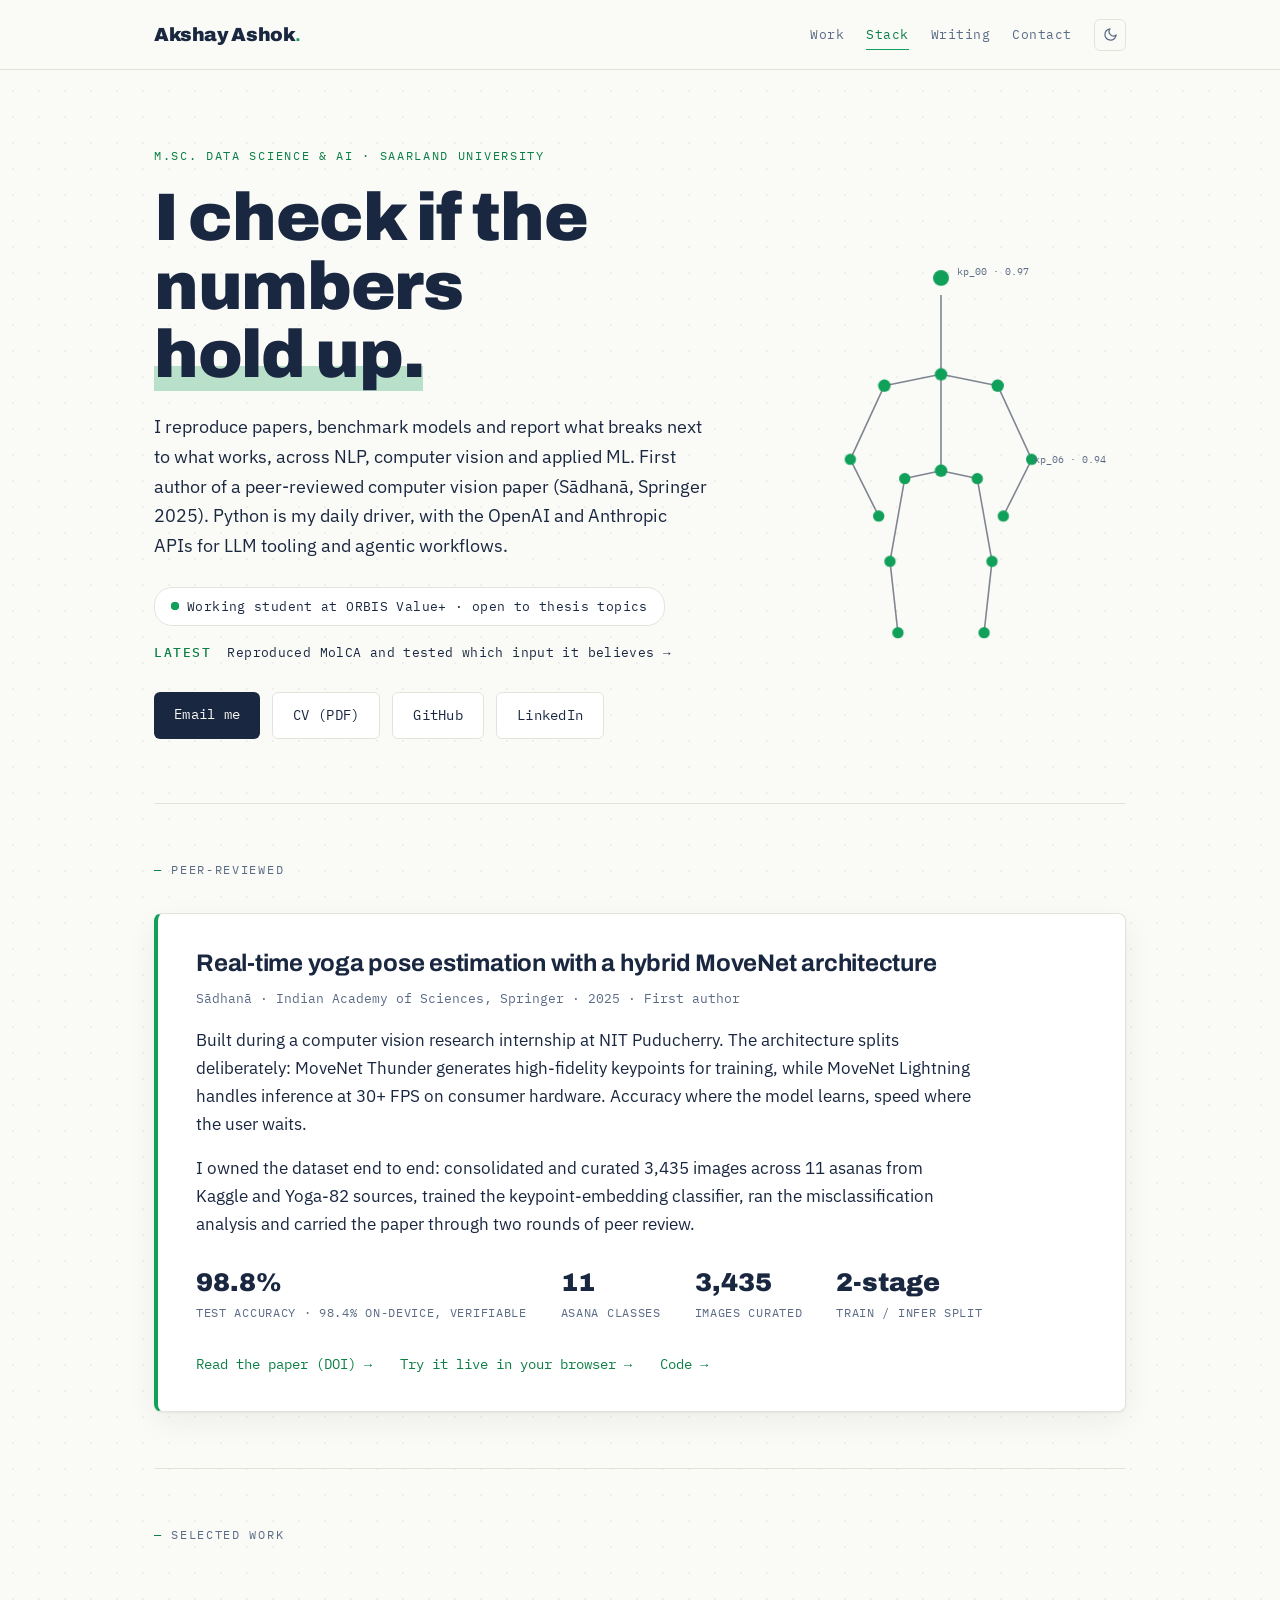
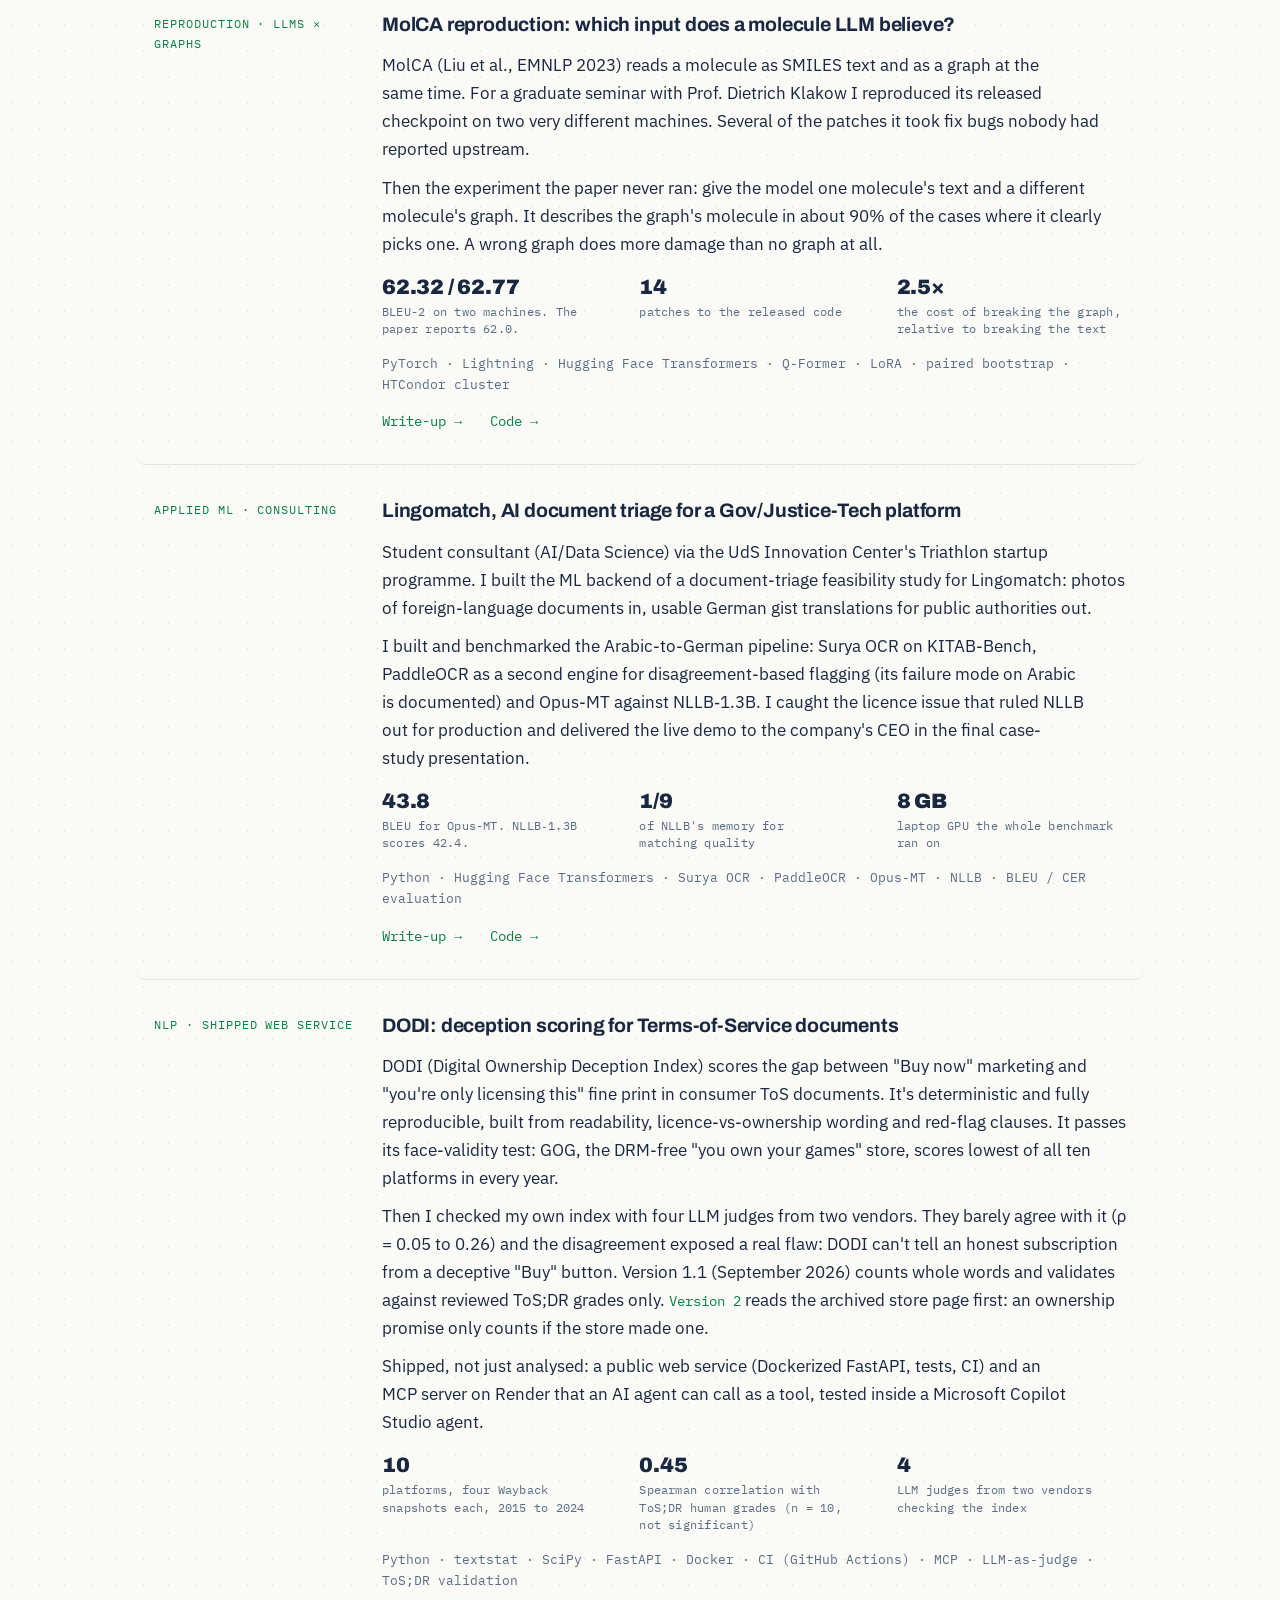
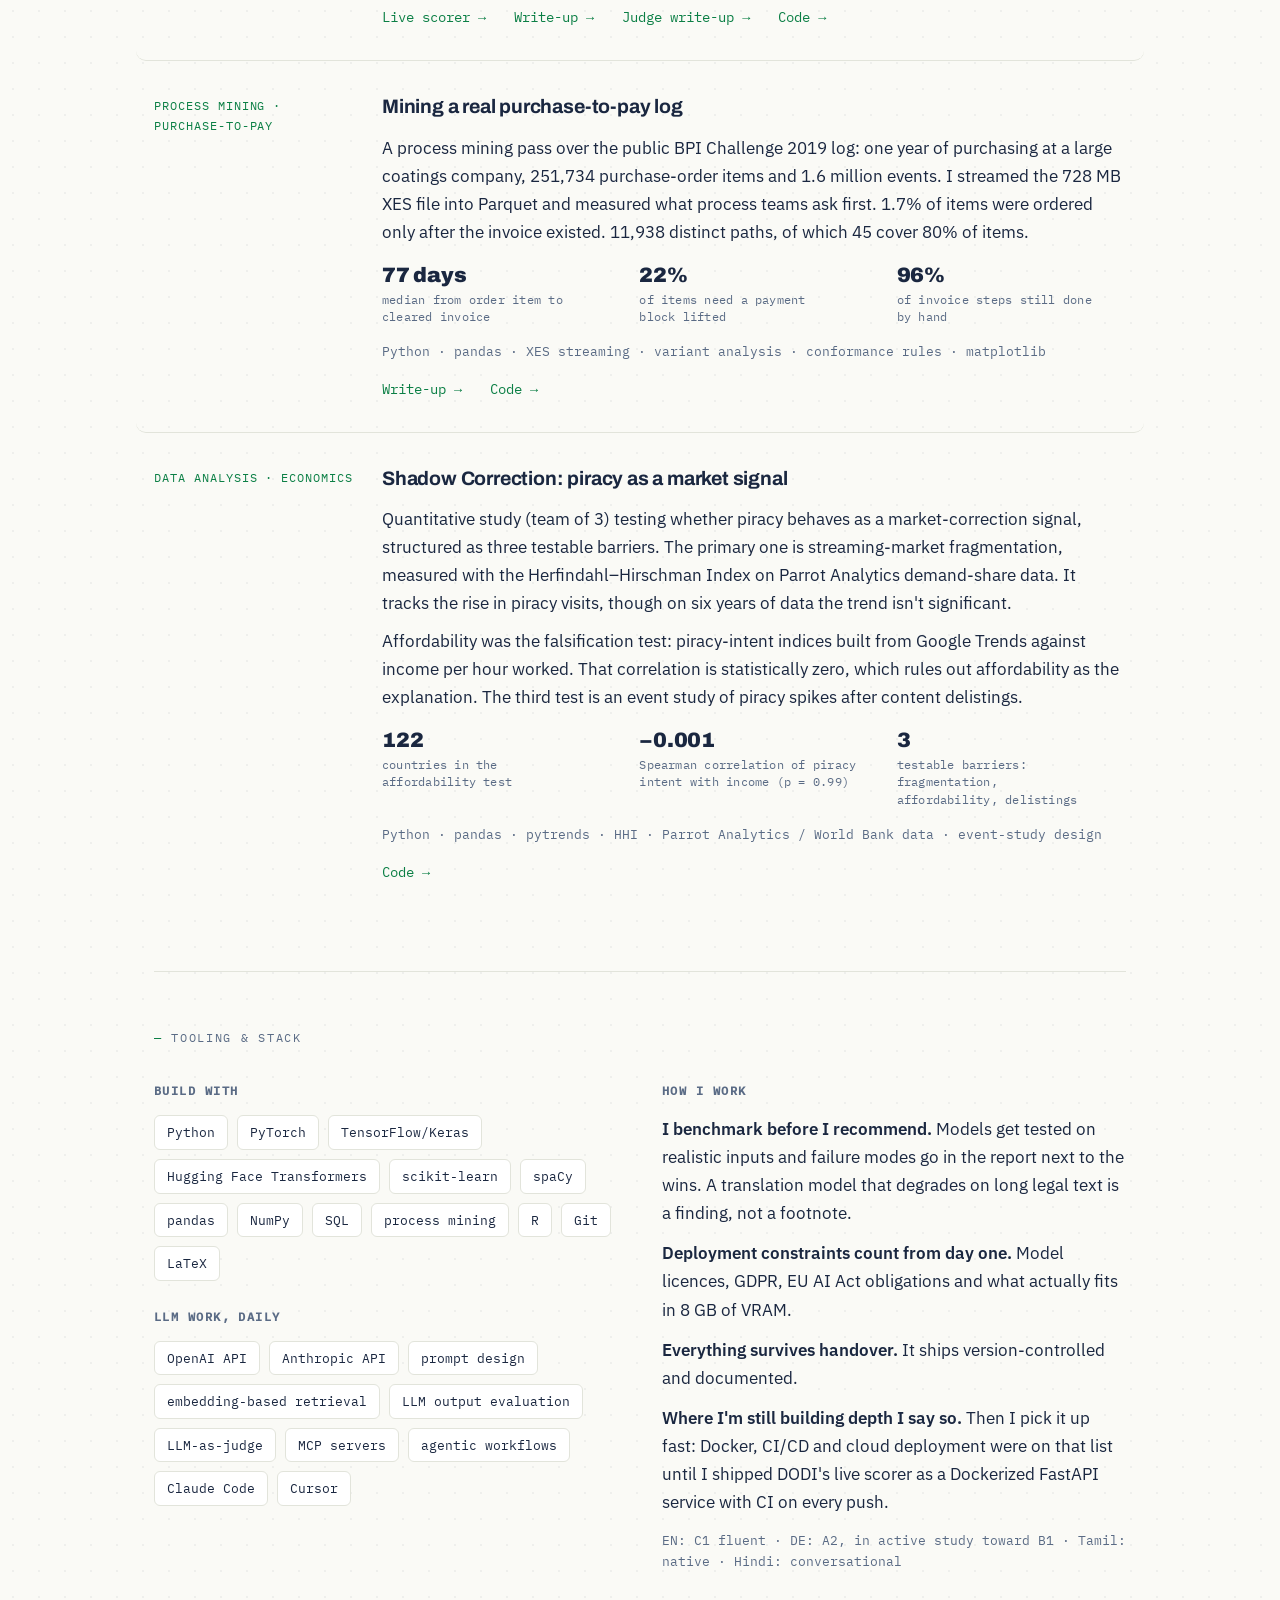
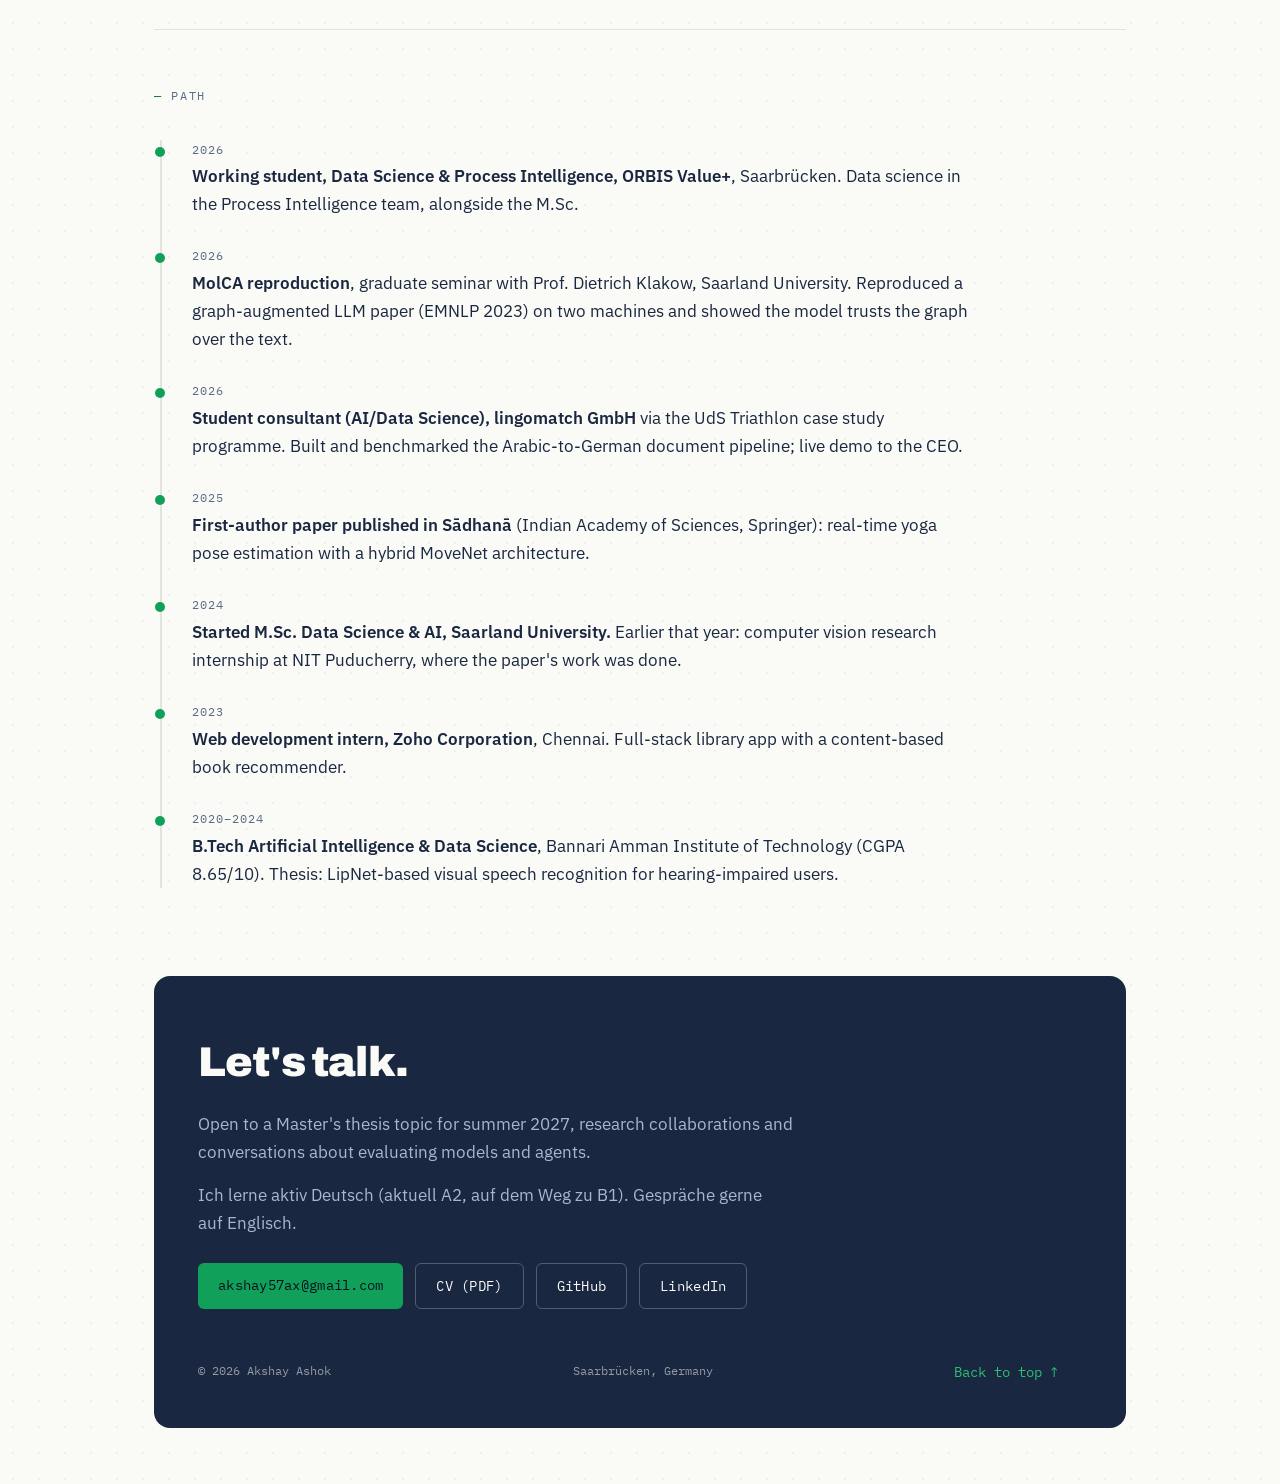
==== commit 0e85feb2: "LLM-judge post: fourth judge, updated November 2026; CV says four judges" ====
--- a/index.html
+++ b/index.html
@@ -174,12 +174,12 @@
         <div>
           <h3>DODI: deception scoring for Terms-of-Service documents</h3>
           <p>DODI (Digital Ownership Deception Index) scores the gap between "Buy now" marketing and "you're only licensing this" fine print in consumer ToS documents. It's deterministic and fully reproducible, built from readability, licence-vs-ownership wording and red-flag clauses. It passes its face-validity test: GOG, the DRM-free "you own your games" store, scores lowest of all ten platforms in every year.</p>
-          <p>Then I checked my own index with three LLM judges from two vendors. They barely agree with it (ρ = 0.05 to 0.26) and the disagreement exposed a real flaw: DODI can't tell an honest subscription from a deceptive "Buy" button. Version 1.1 (September 2026) counts whole words and validates against reviewed ToS;DR grades only. <a class="textlink" href="writing/dodi-v2/">Version 2</a> reads the archived store page first: an ownership promise only counts if the store made one.</p>
+          <p>Then I checked my own index with four LLM judges from two vendors. They barely agree with it (ρ = 0.05 to 0.26) and the disagreement exposed a real flaw: DODI can't tell an honest subscription from a deceptive "Buy" button. Version 1.1 (September 2026) counts whole words and validates against reviewed ToS;DR grades only. <a class="textlink" href="writing/dodi-v2/">Version 2</a> reads the archived store page first: an ownership promise only counts if the store made one.</p>
           <p>Shipped, not just analysed: a public web service (Dockerized FastAPI, tests, CI) and an MCP server on Render that an AI agent can call as a tool, tested inside a Microsoft Copilot Studio agent.</p>
           <ul class="figs">
             <li><b>10</b> platforms, four Wayback snapshots each, 2015 to 2024</li>
             <li><b>0.45</b> Spearman correlation with ToS;DR human grades (n = 10, not significant)</li>
-            <li><b>3</b> LLM judges from two vendors checking the index</li>
+            <li><b>4</b> LLM judges from two vendors checking the index</li>
           </ul>
           <div class="stack">Python · textstat · SciPy · FastAPI · Docker · CI (GitHub Actions) · MCP · LLM-as-judge · ToS;DR validation</div>
           <div class="links">
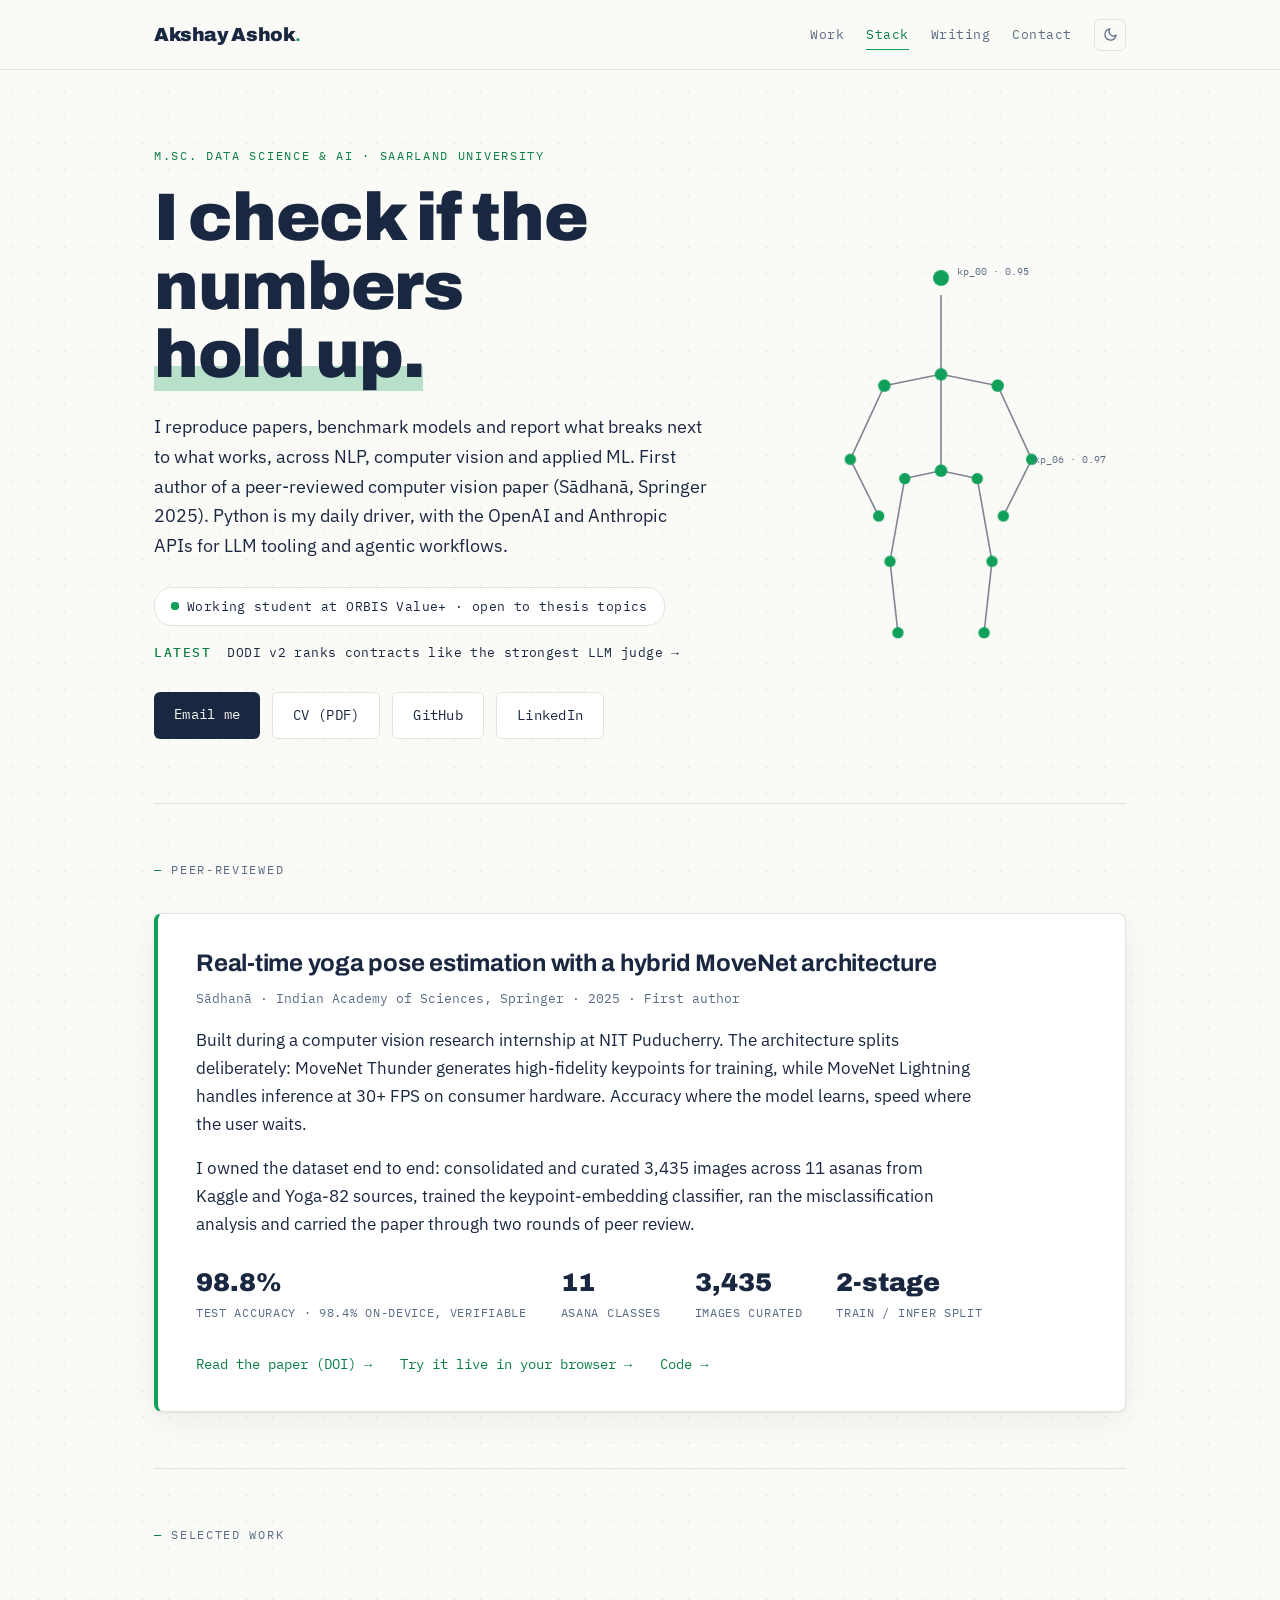
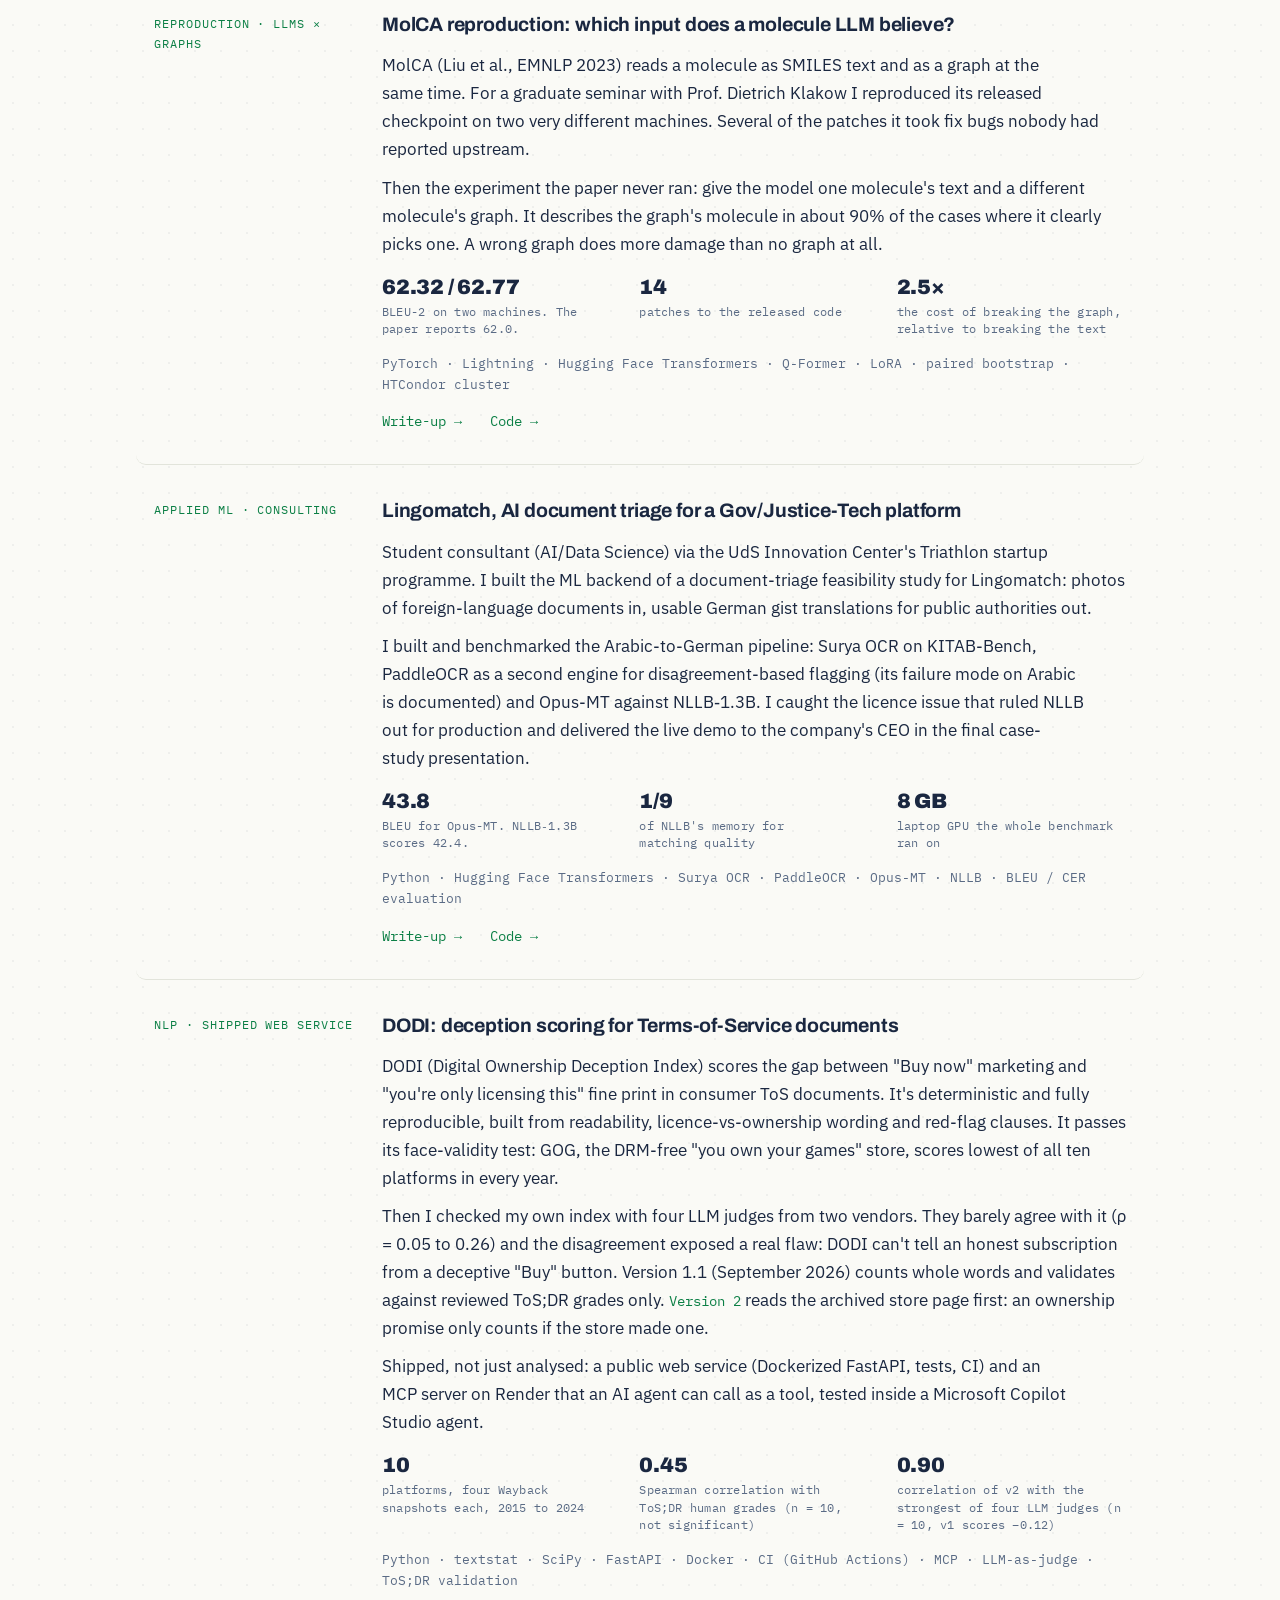
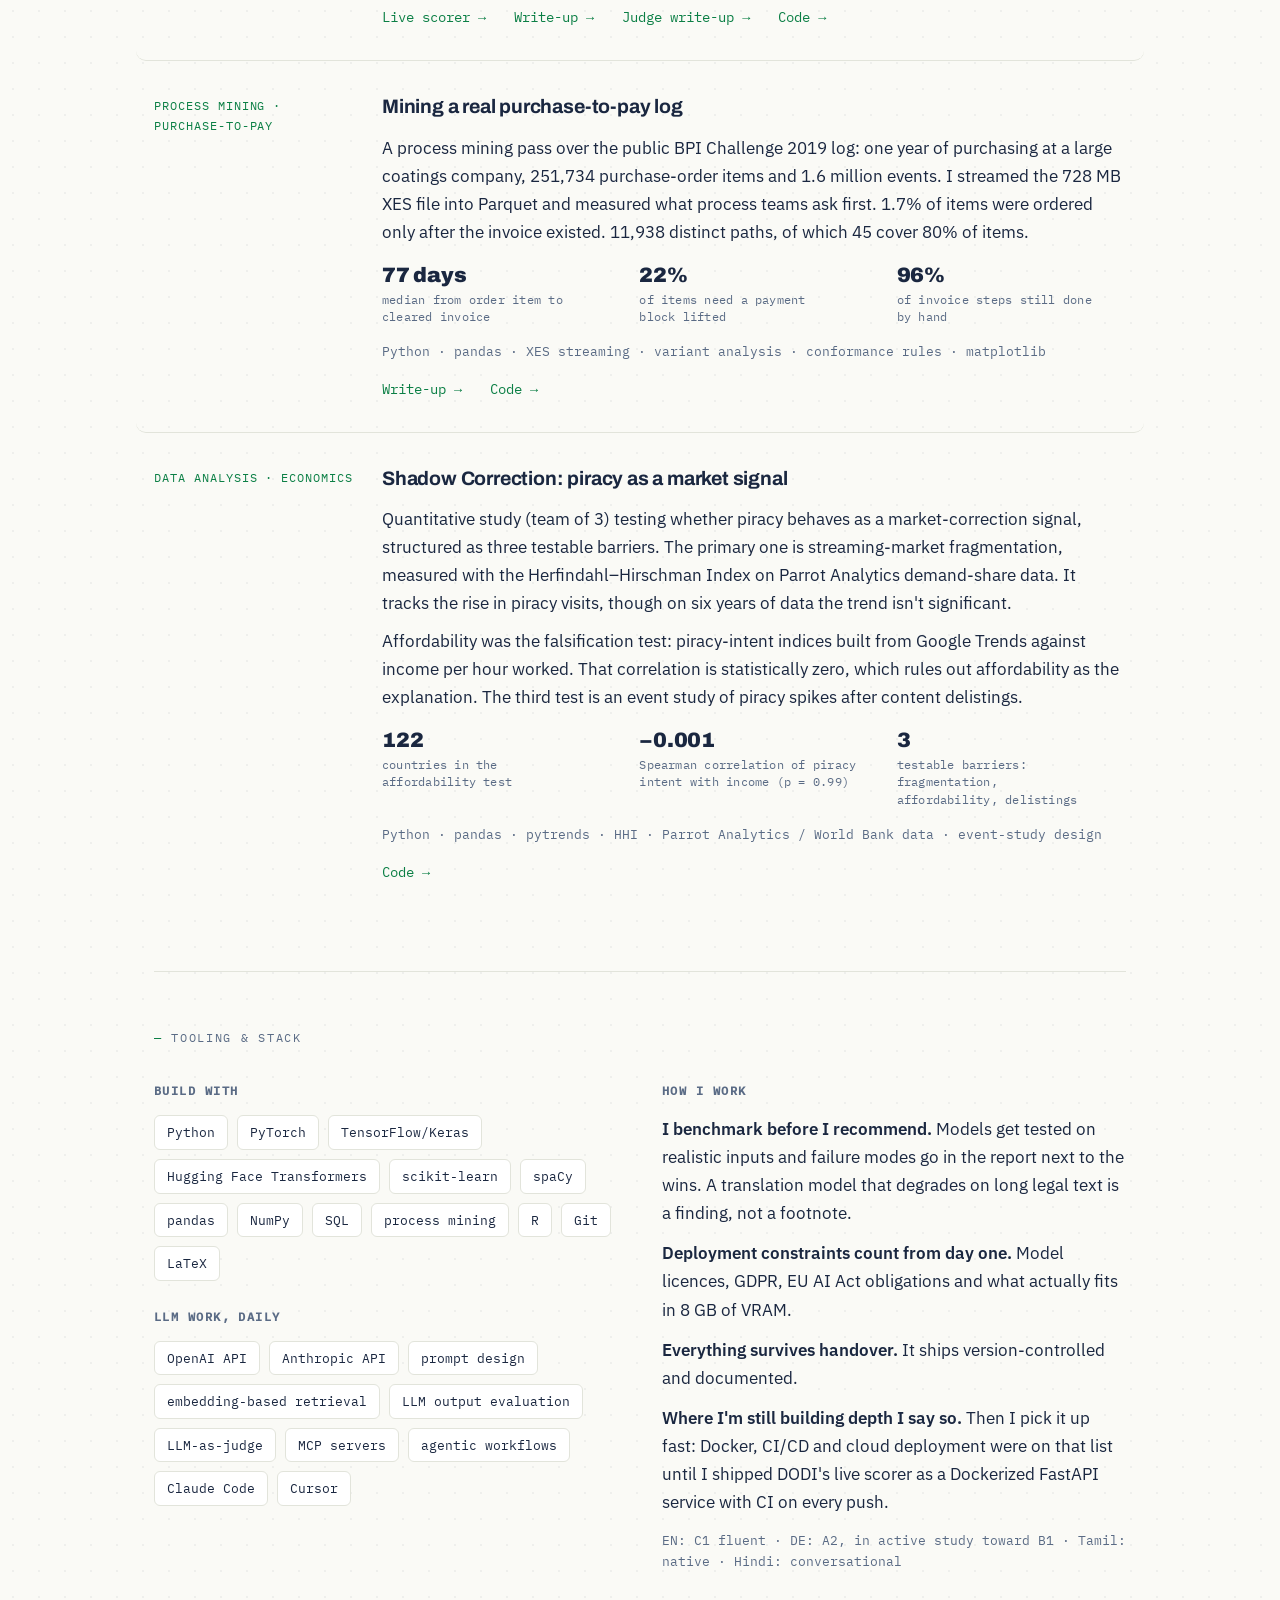
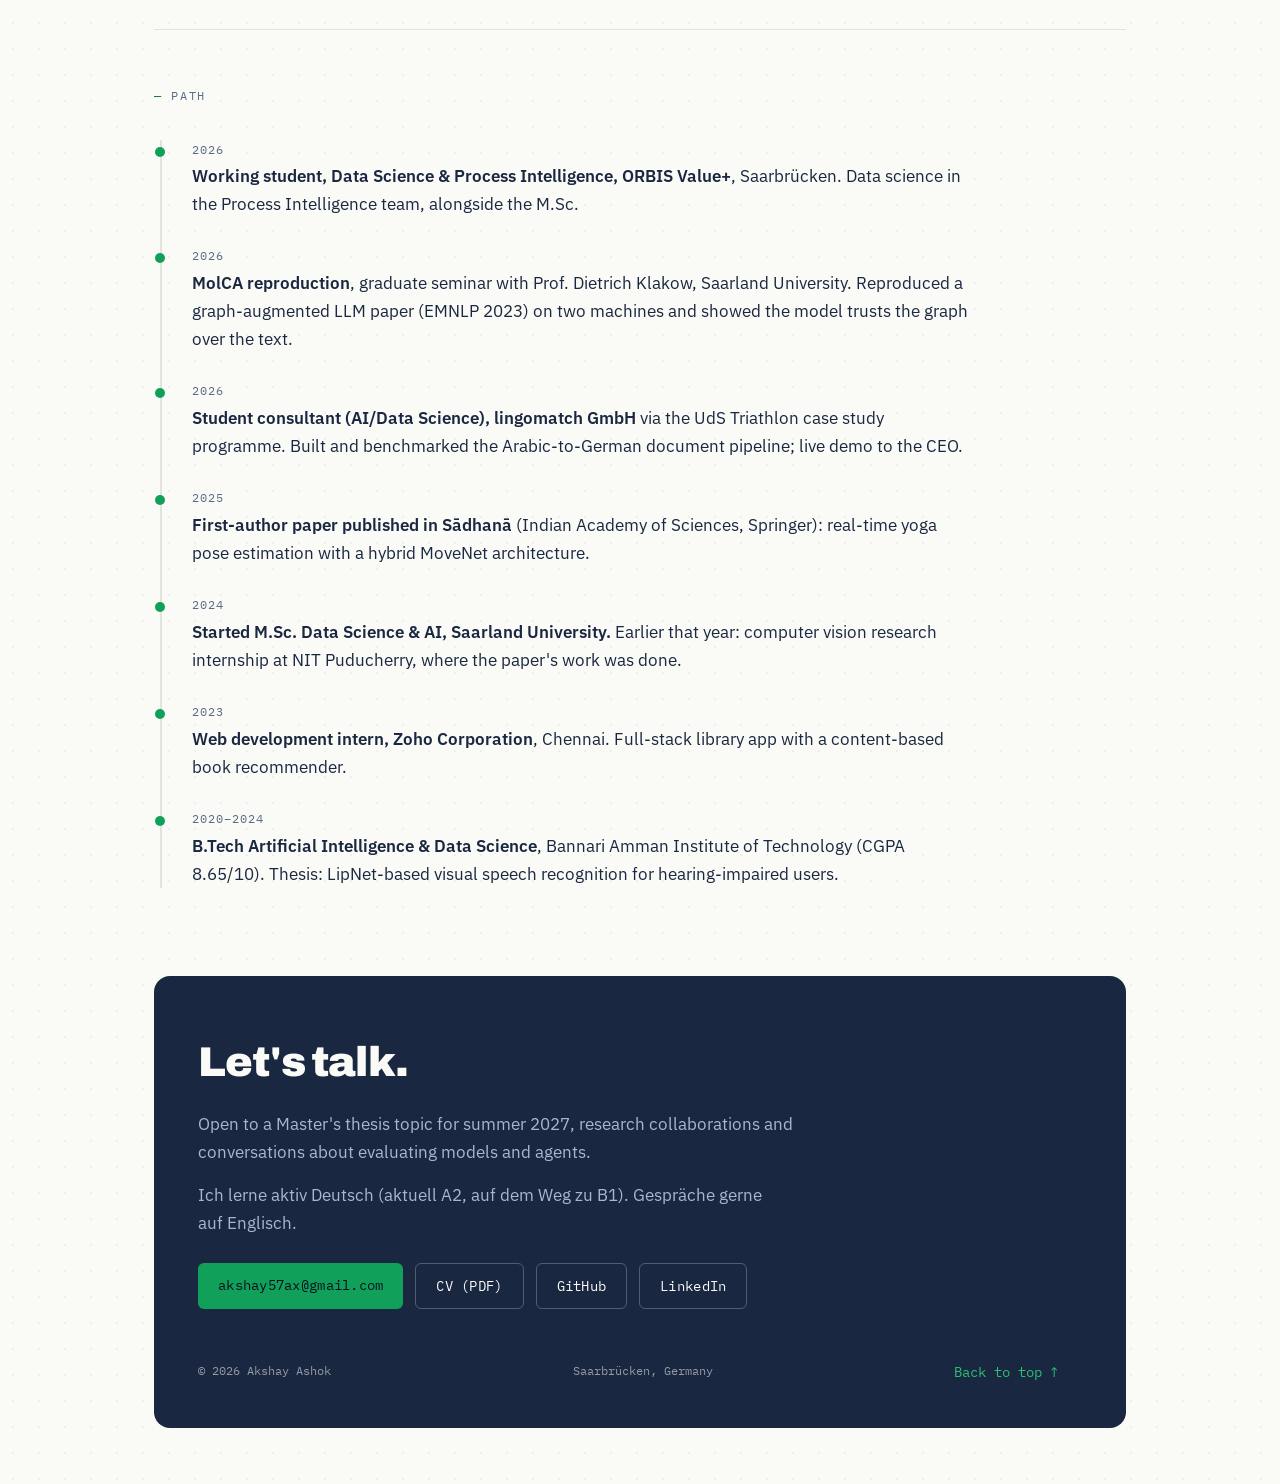
==== commit fbc6c42d: "v2 post: the strongest judge ranks the contracts like v2, updated November 2026" ====
--- a/index.html
+++ b/index.html
@@ -61,7 +61,7 @@
         <h1>I check if the numbers <span class="hl">hold up.</span></h1>
         <p class="lede">I reproduce papers, benchmark models and report what breaks next to what works, across NLP, computer vision and applied ML. First author of a peer-reviewed computer vision paper (Sādhanā, Springer 2025). Python is my daily driver, with the OpenAI and Anthropic APIs for LLM tooling and agentic workflows.</p>
         <span class="badge"><span class="dot" aria-hidden="true"></span>Working student at ORBIS Value+ · open to thesis topics</span>
-        <a class="latest" href="writing/molca/"><b>Latest</b> Reproduced MolCA and tested which input it believes <span aria-hidden="true">→</span></a>
+        <a class="latest" href="writing/dodi-v2/"><b>Latest</b> DODI v2 ranks contracts like the strongest LLM judge <span aria-hidden="true">→</span></a>
         <div class="cta-row">
           <a class="btn btn-primary" href="mailto:akshay57ax@gmail.com">Email me</a>
           <a class="btn btn-ghost" href="Akshay_Ashok_CV.pdf" target="_blank" rel="noopener">CV (PDF)</a>
@@ -179,7 +179,7 @@
           <ul class="figs">
             <li><b>10</b> platforms, four Wayback snapshots each, 2015 to 2024</li>
             <li><b>0.45</b> Spearman correlation with ToS;DR human grades (n = 10, not significant)</li>
-            <li><b>4</b> LLM judges from two vendors checking the index</li>
+            <li><b>0.90</b> correlation of v2 with the strongest of four LLM judges (n = 10, v1 scores −0.12)</li>
           </ul>
           <div class="stack">Python · textstat · SciPy · FastAPI · Docker · CI (GitHub Actions) · MCP · LLM-as-judge · ToS;DR validation</div>
           <div class="links">
